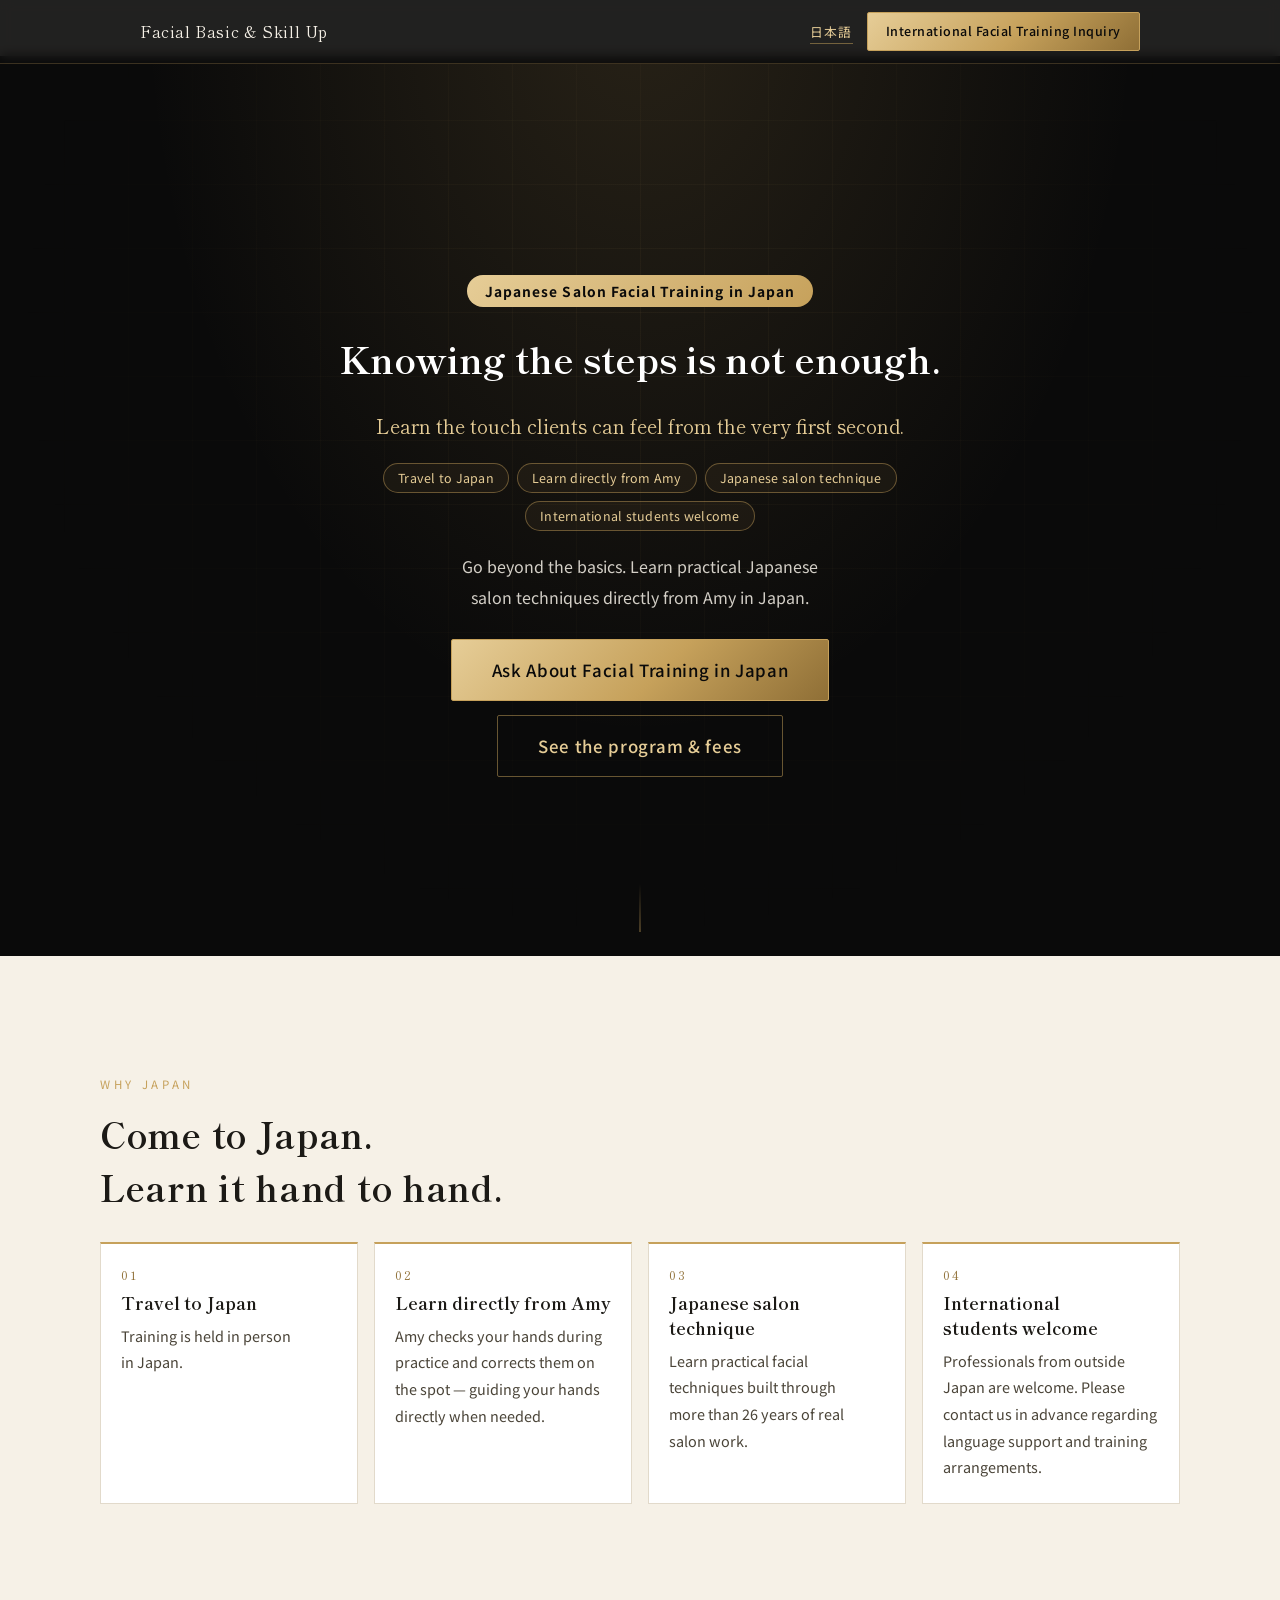
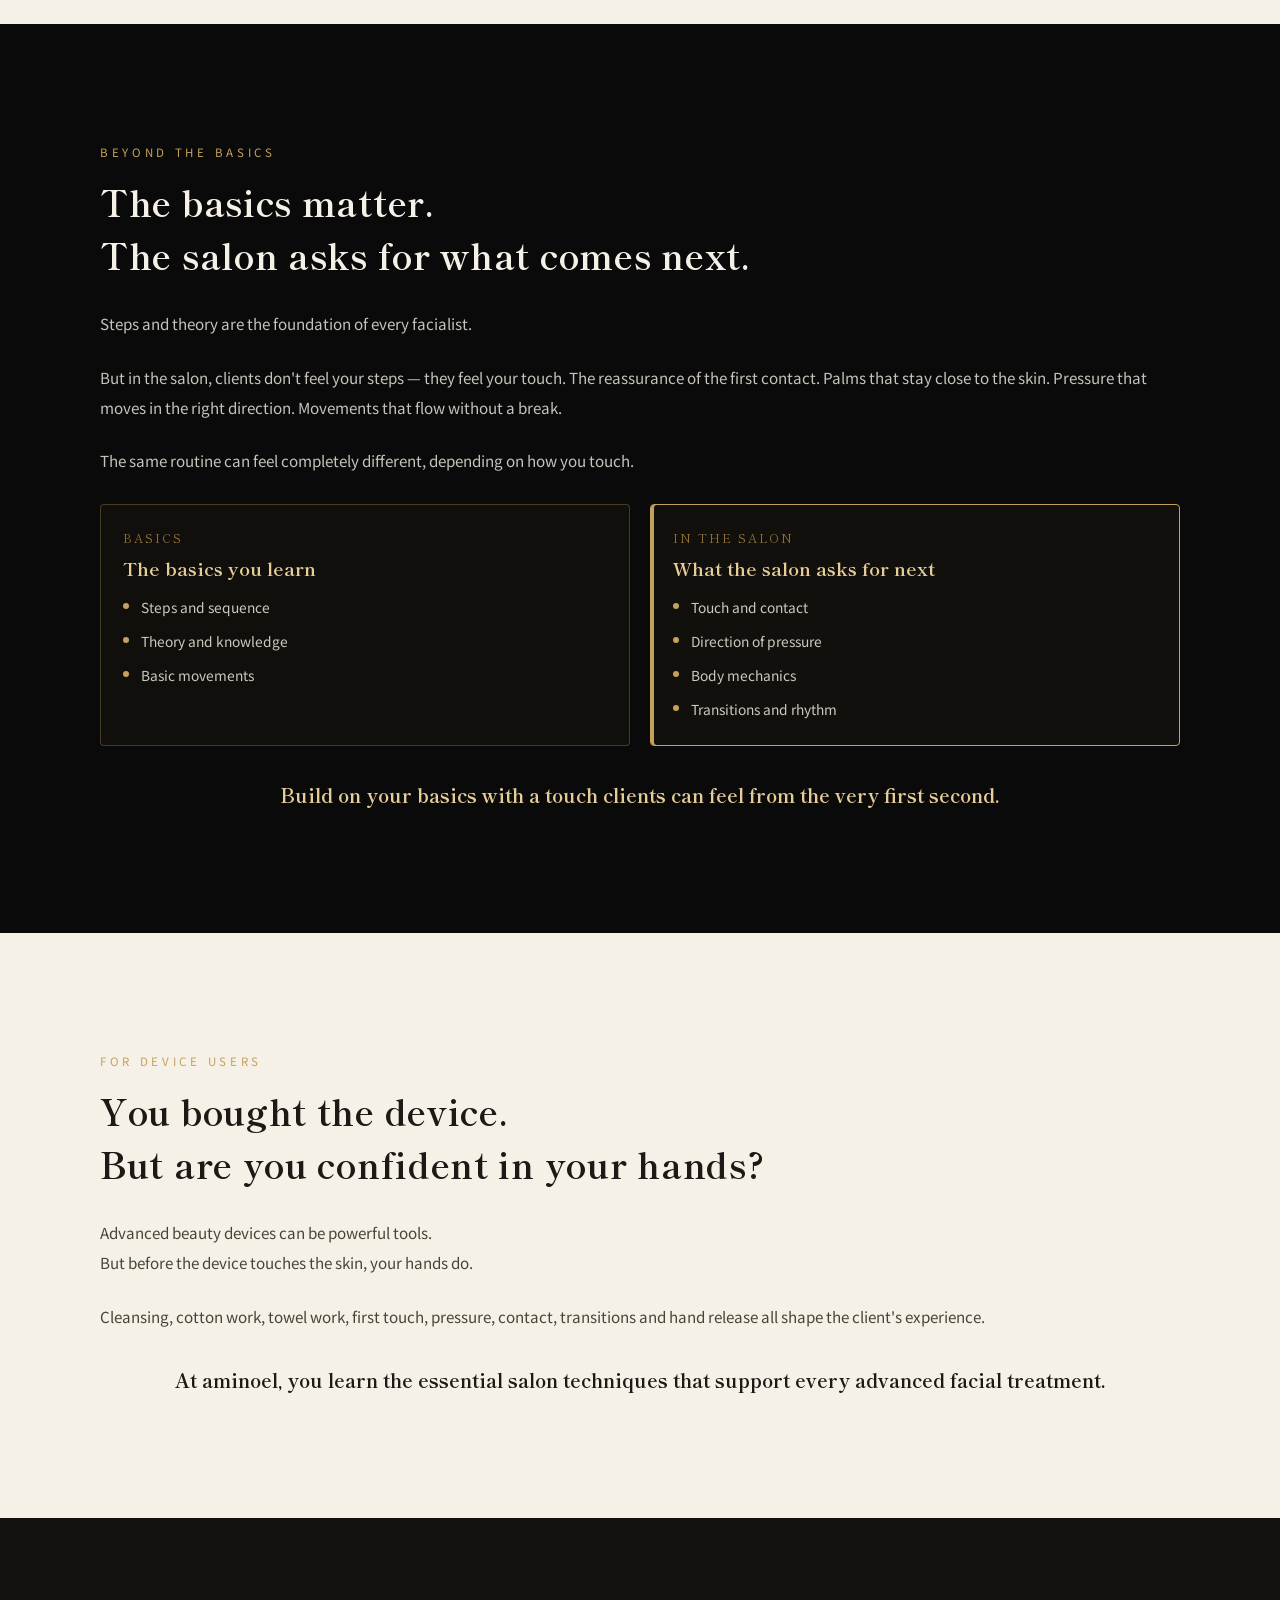
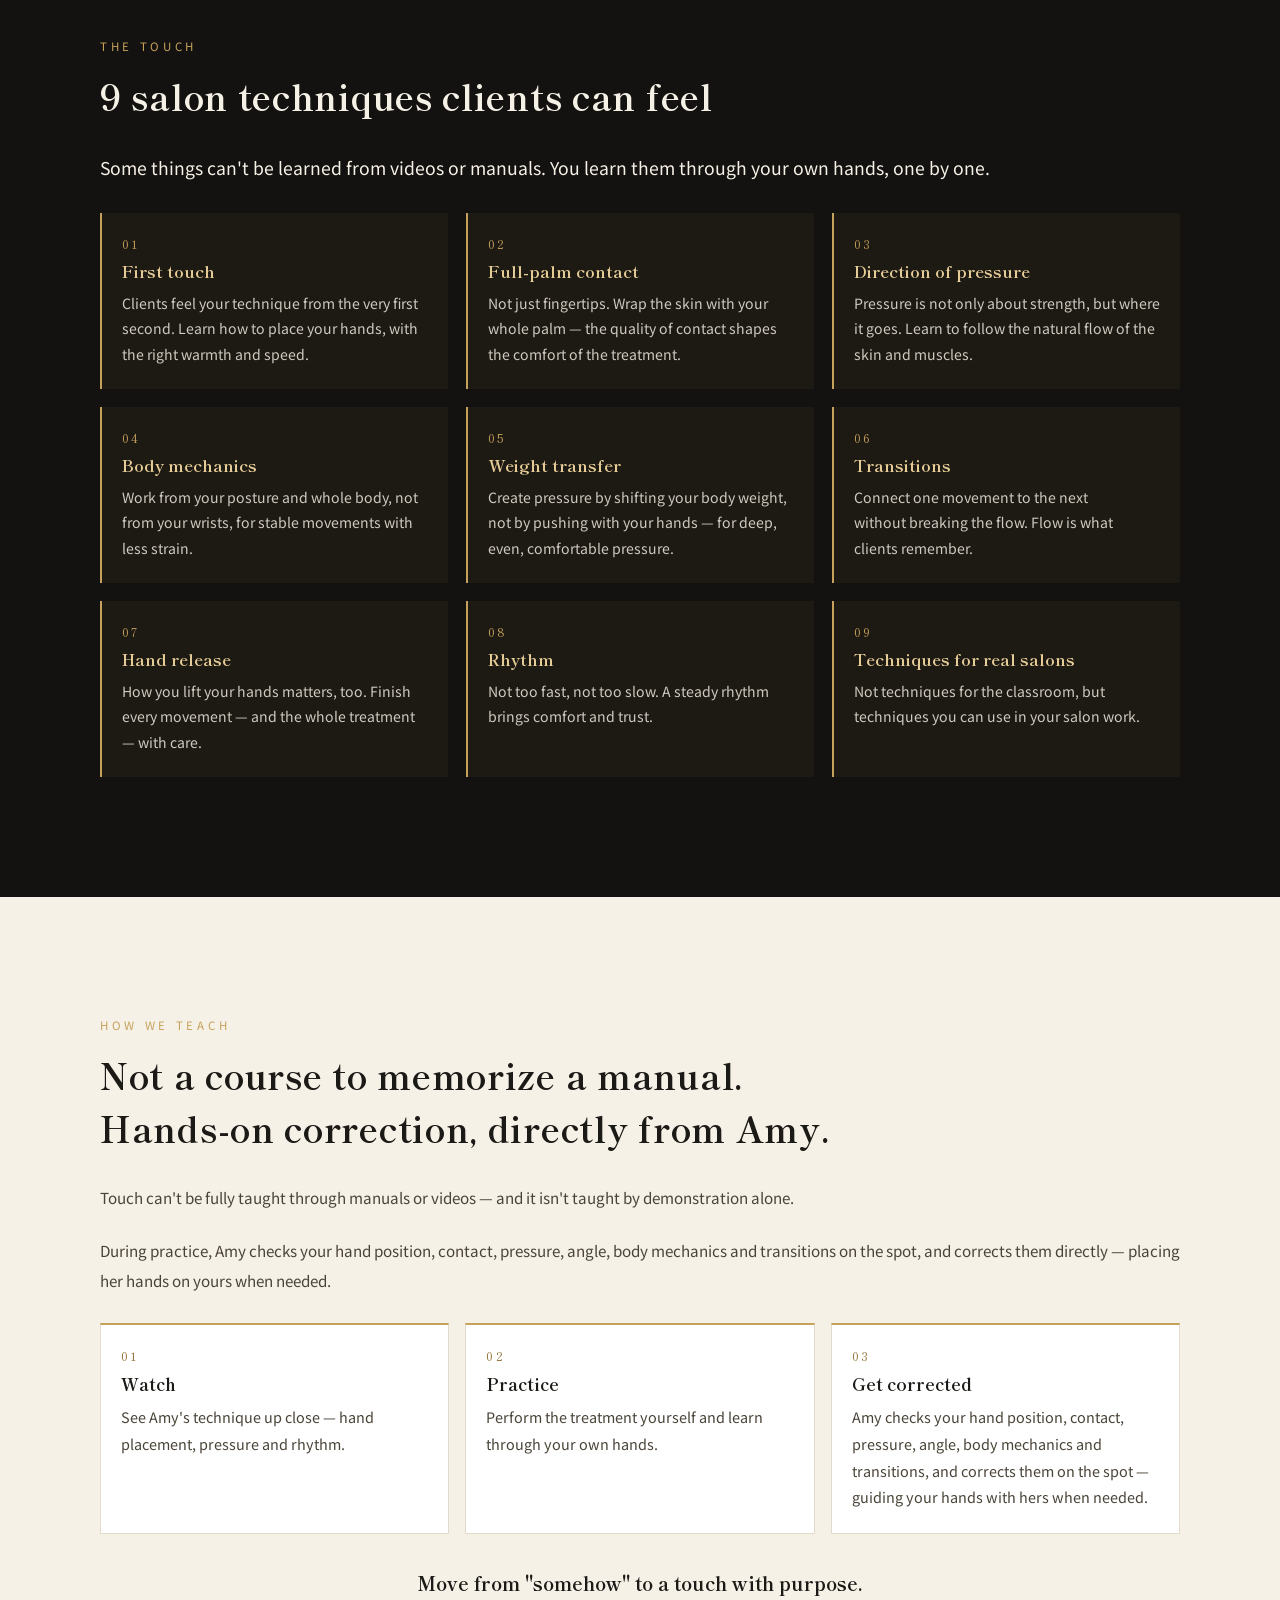
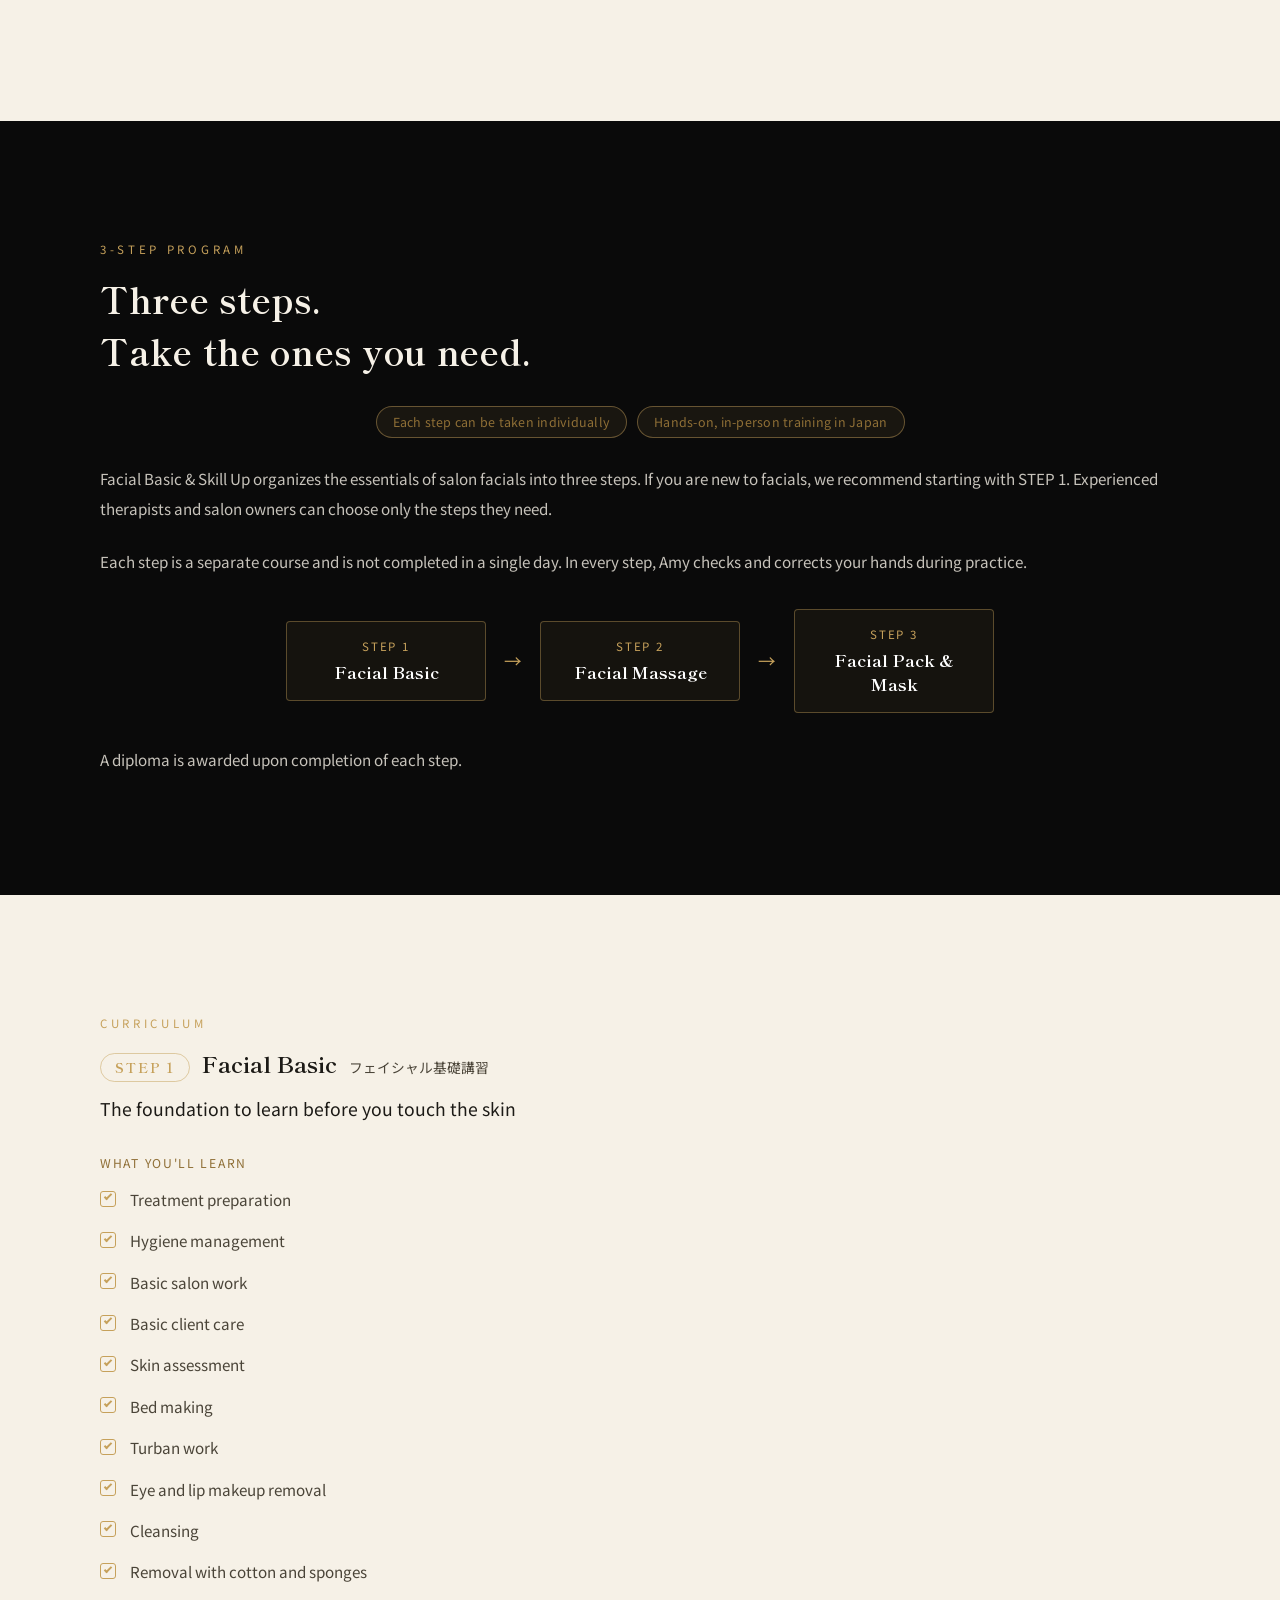
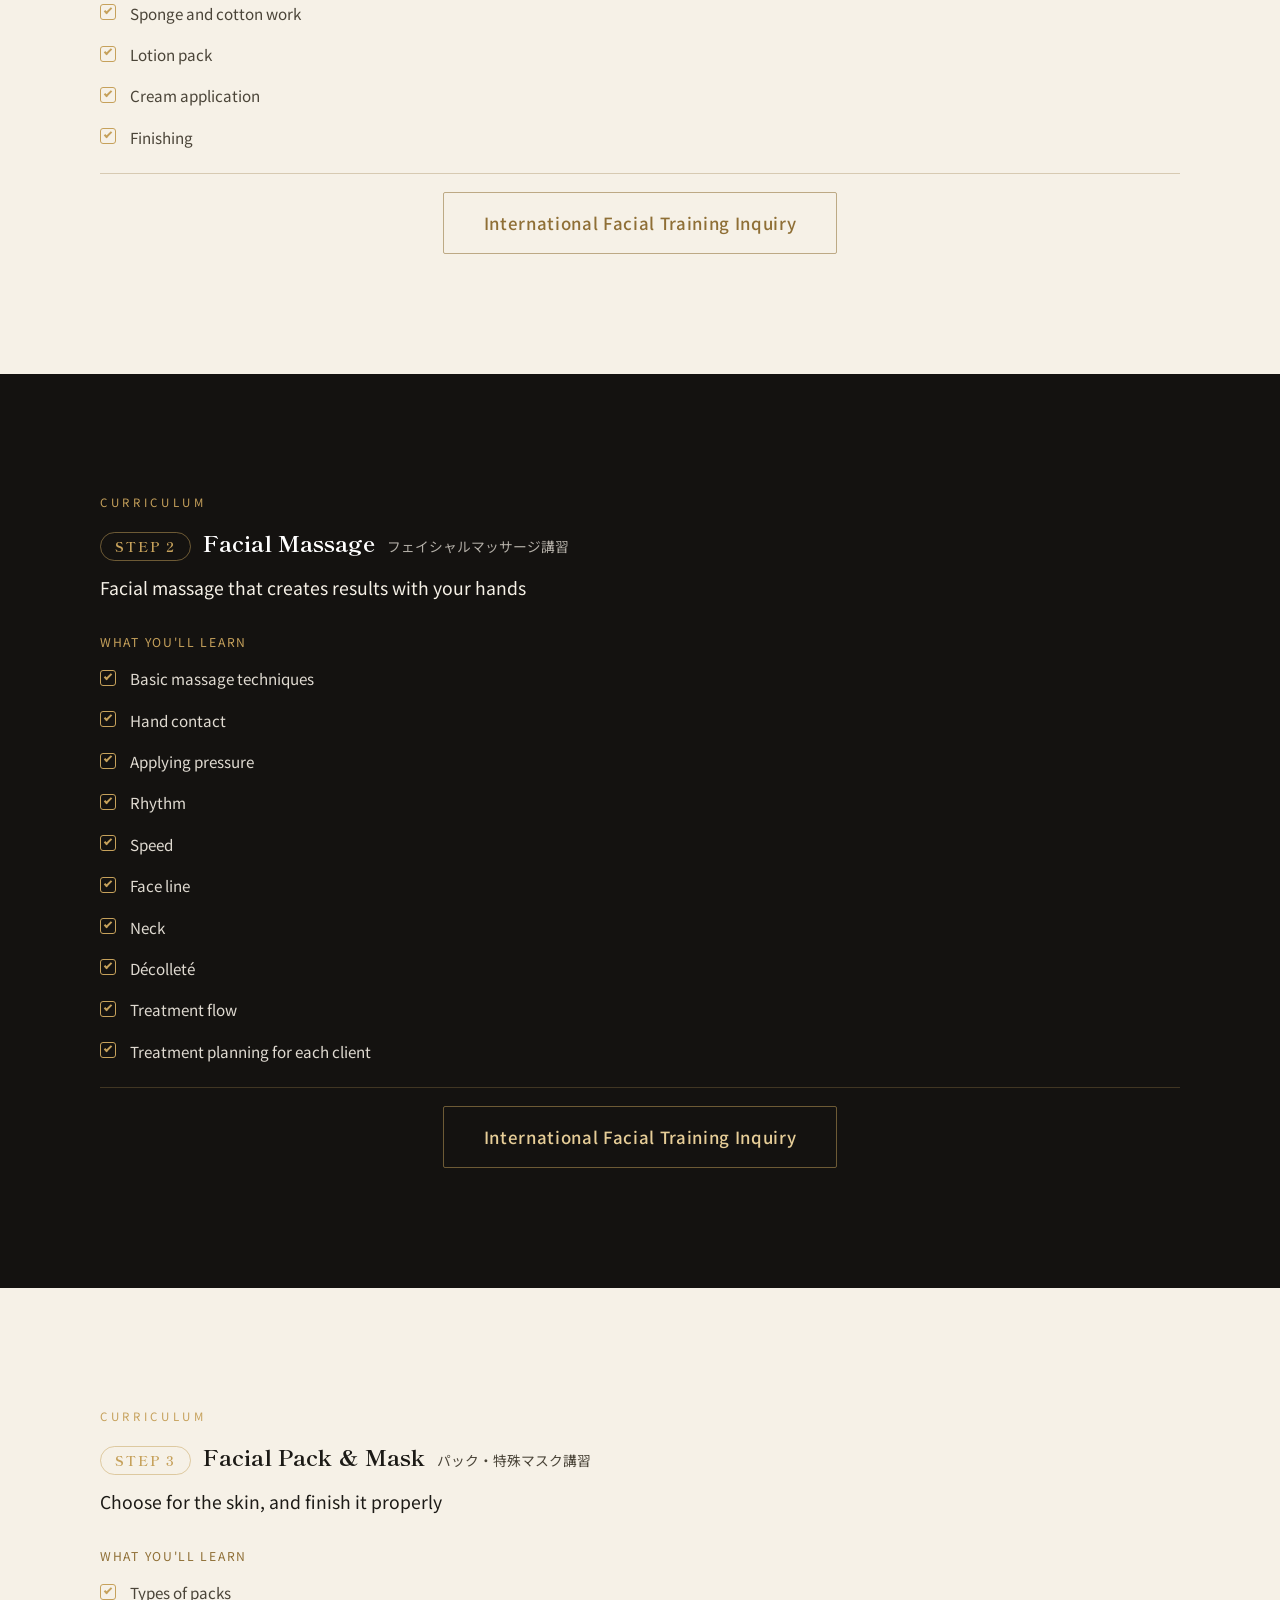
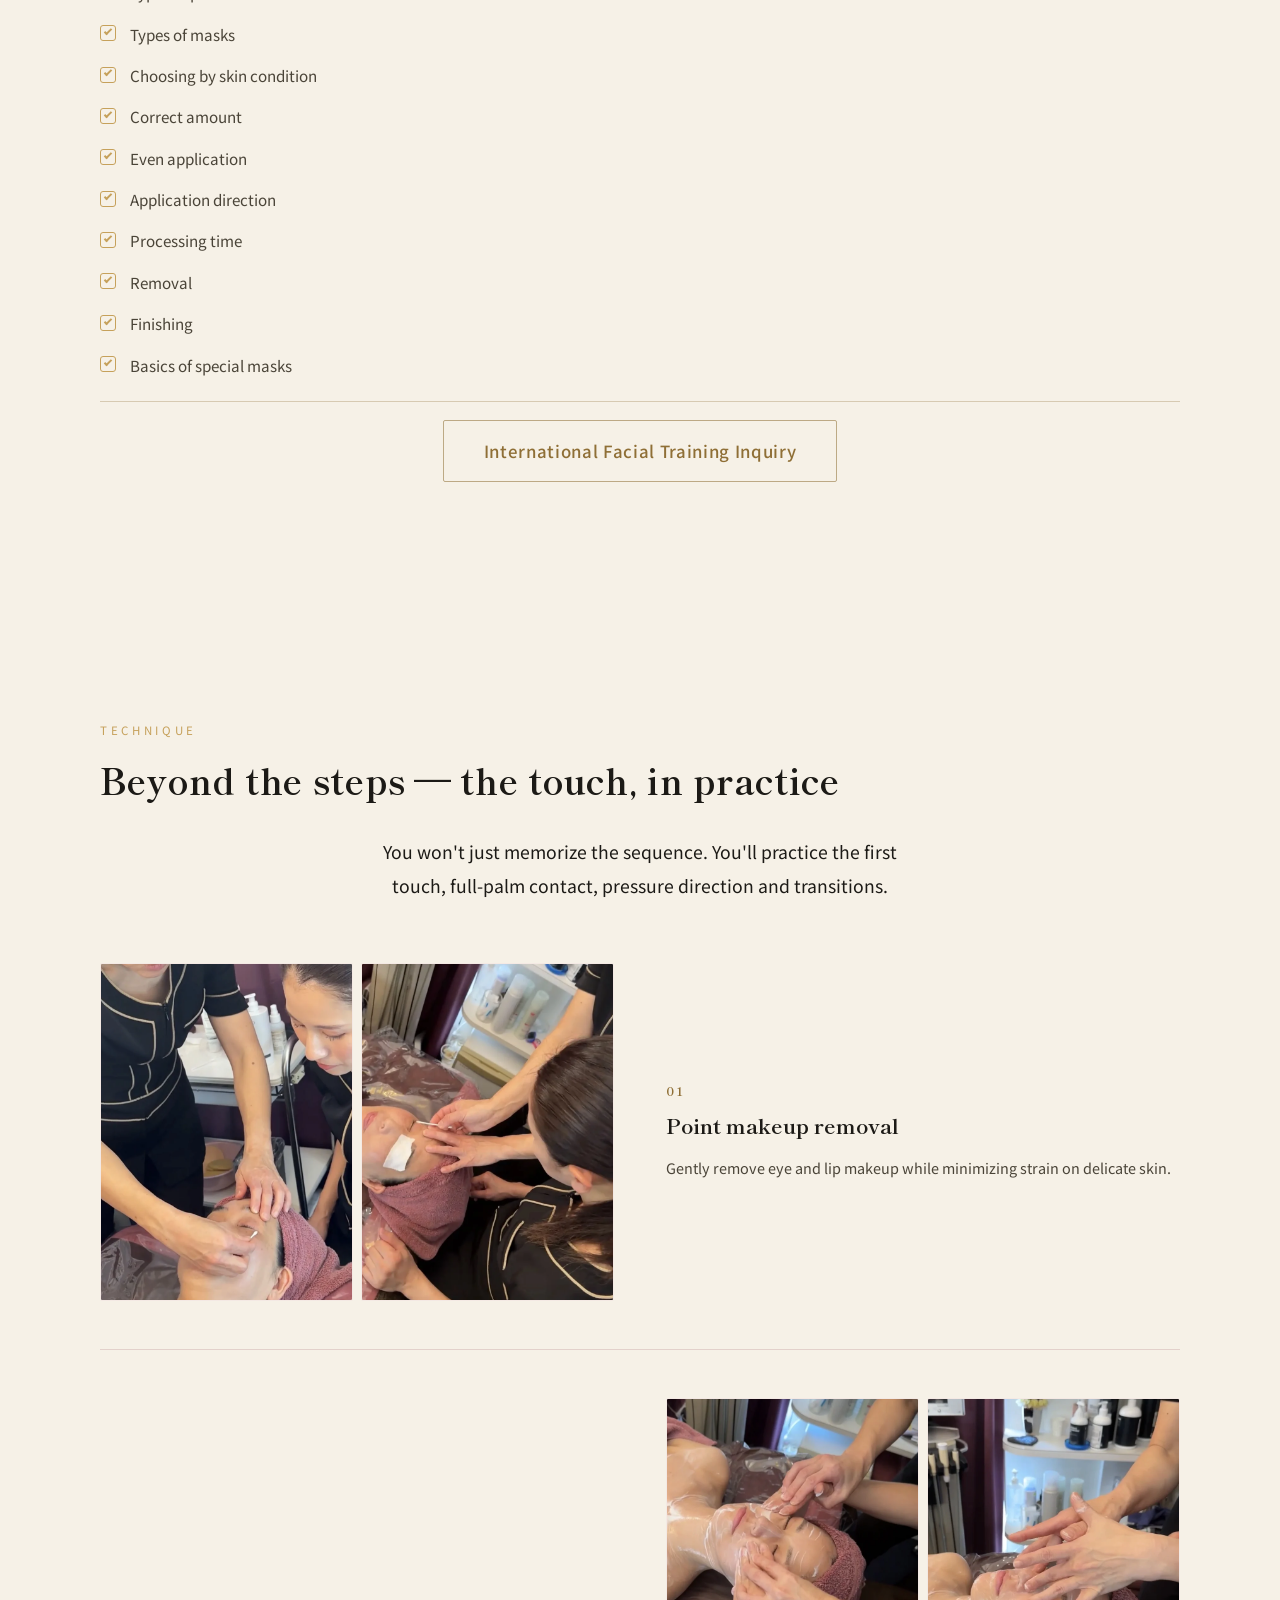
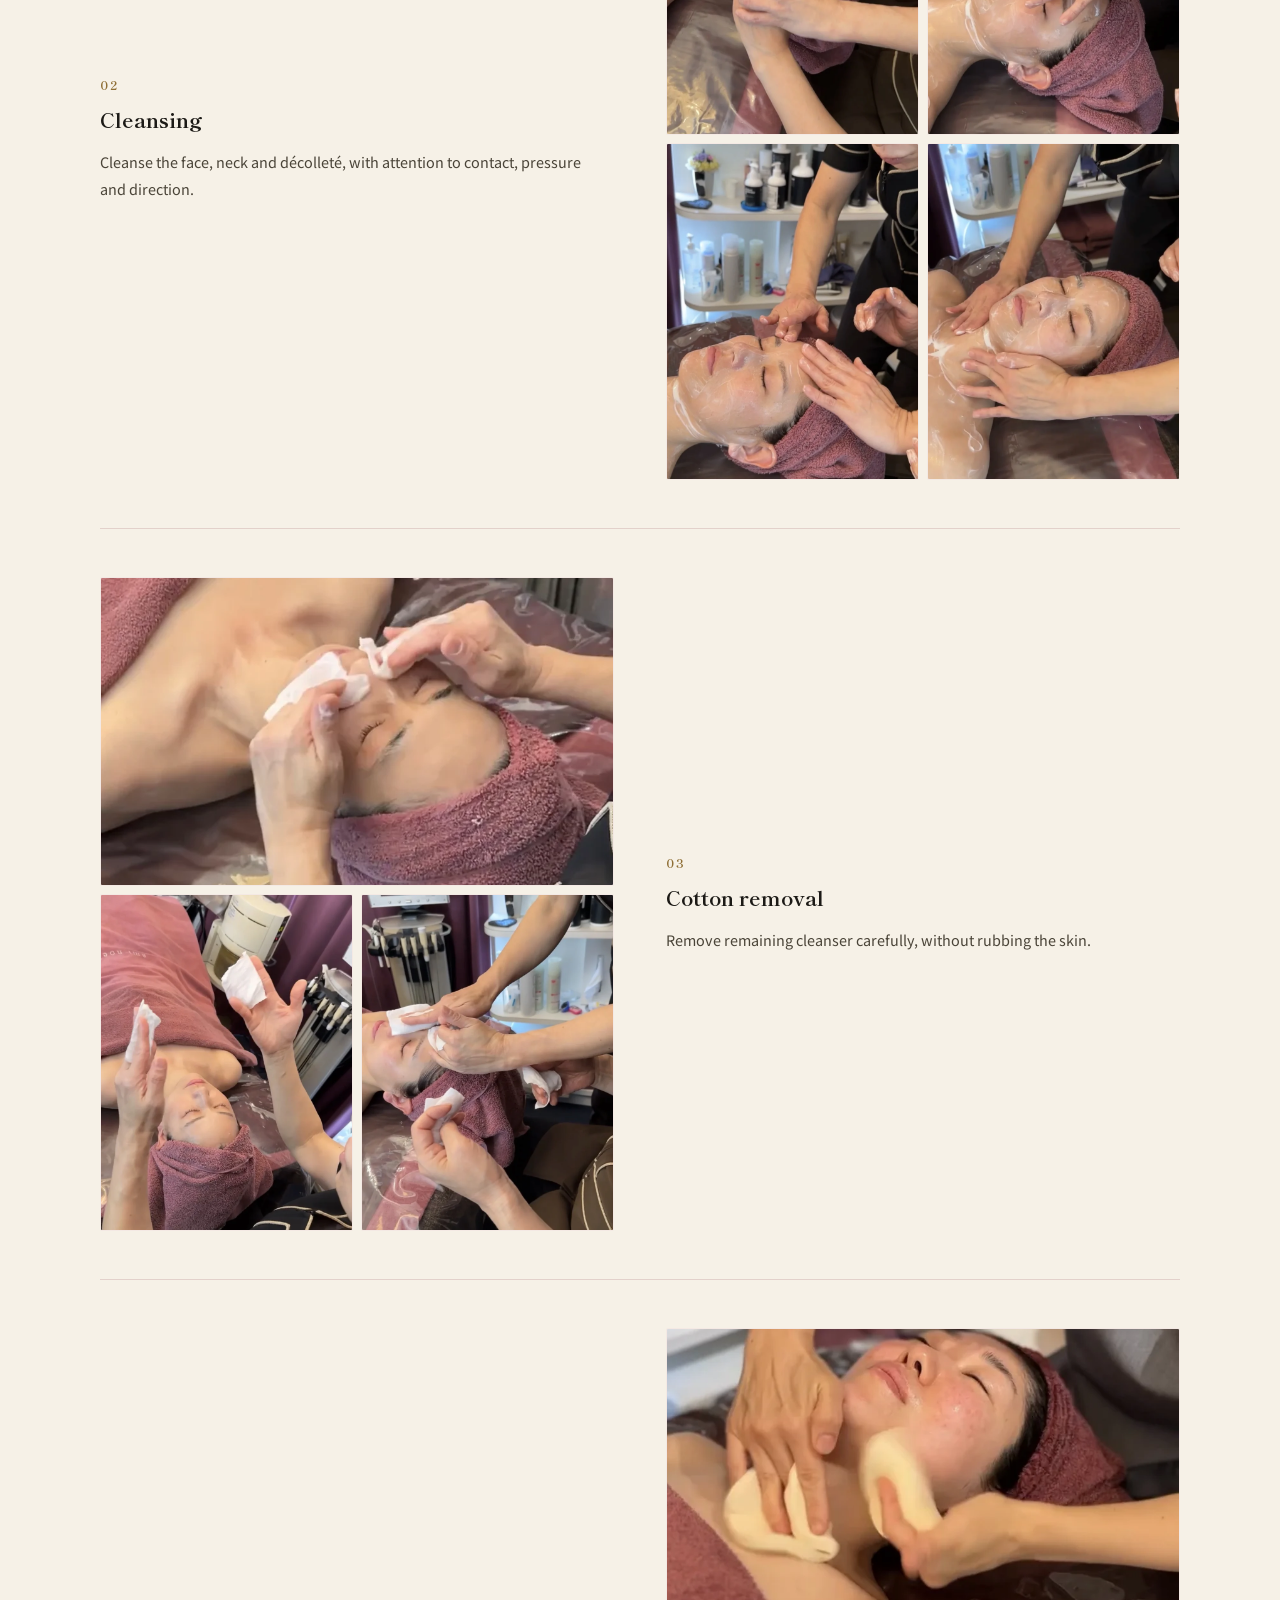
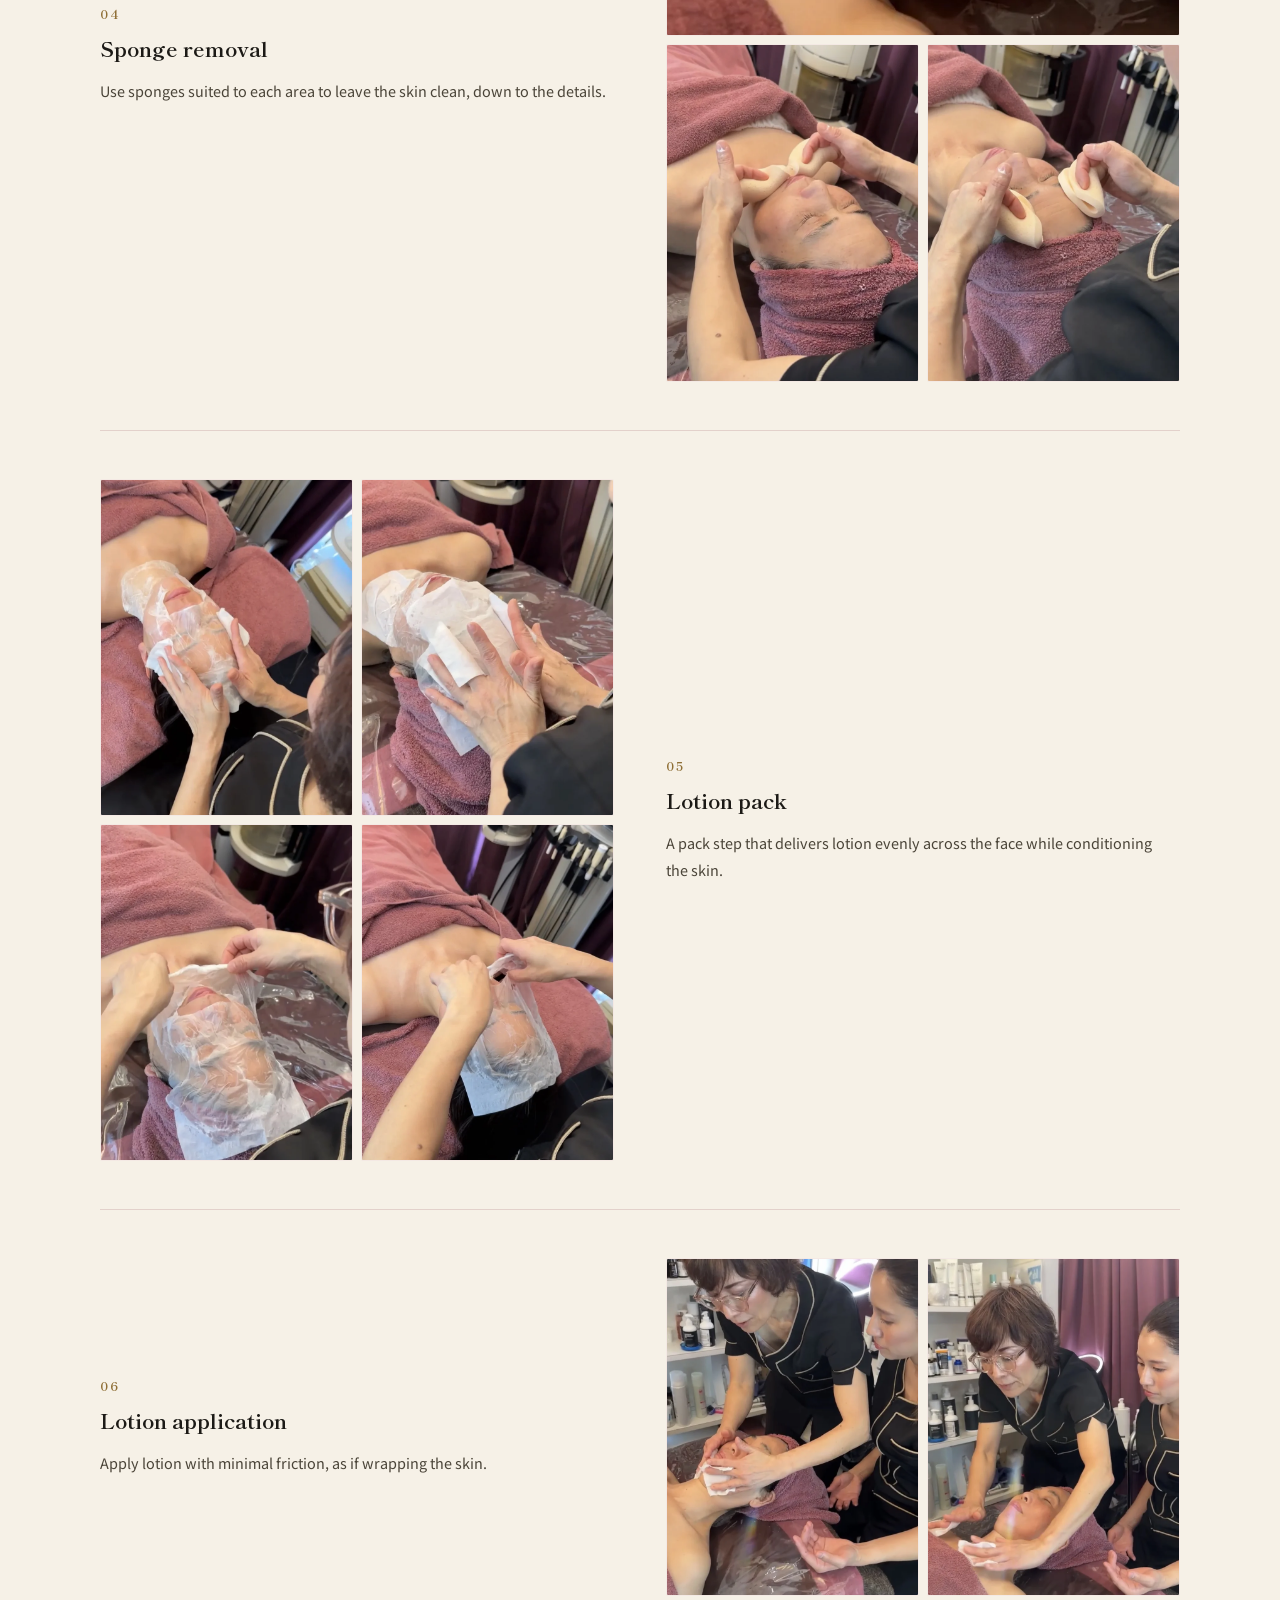
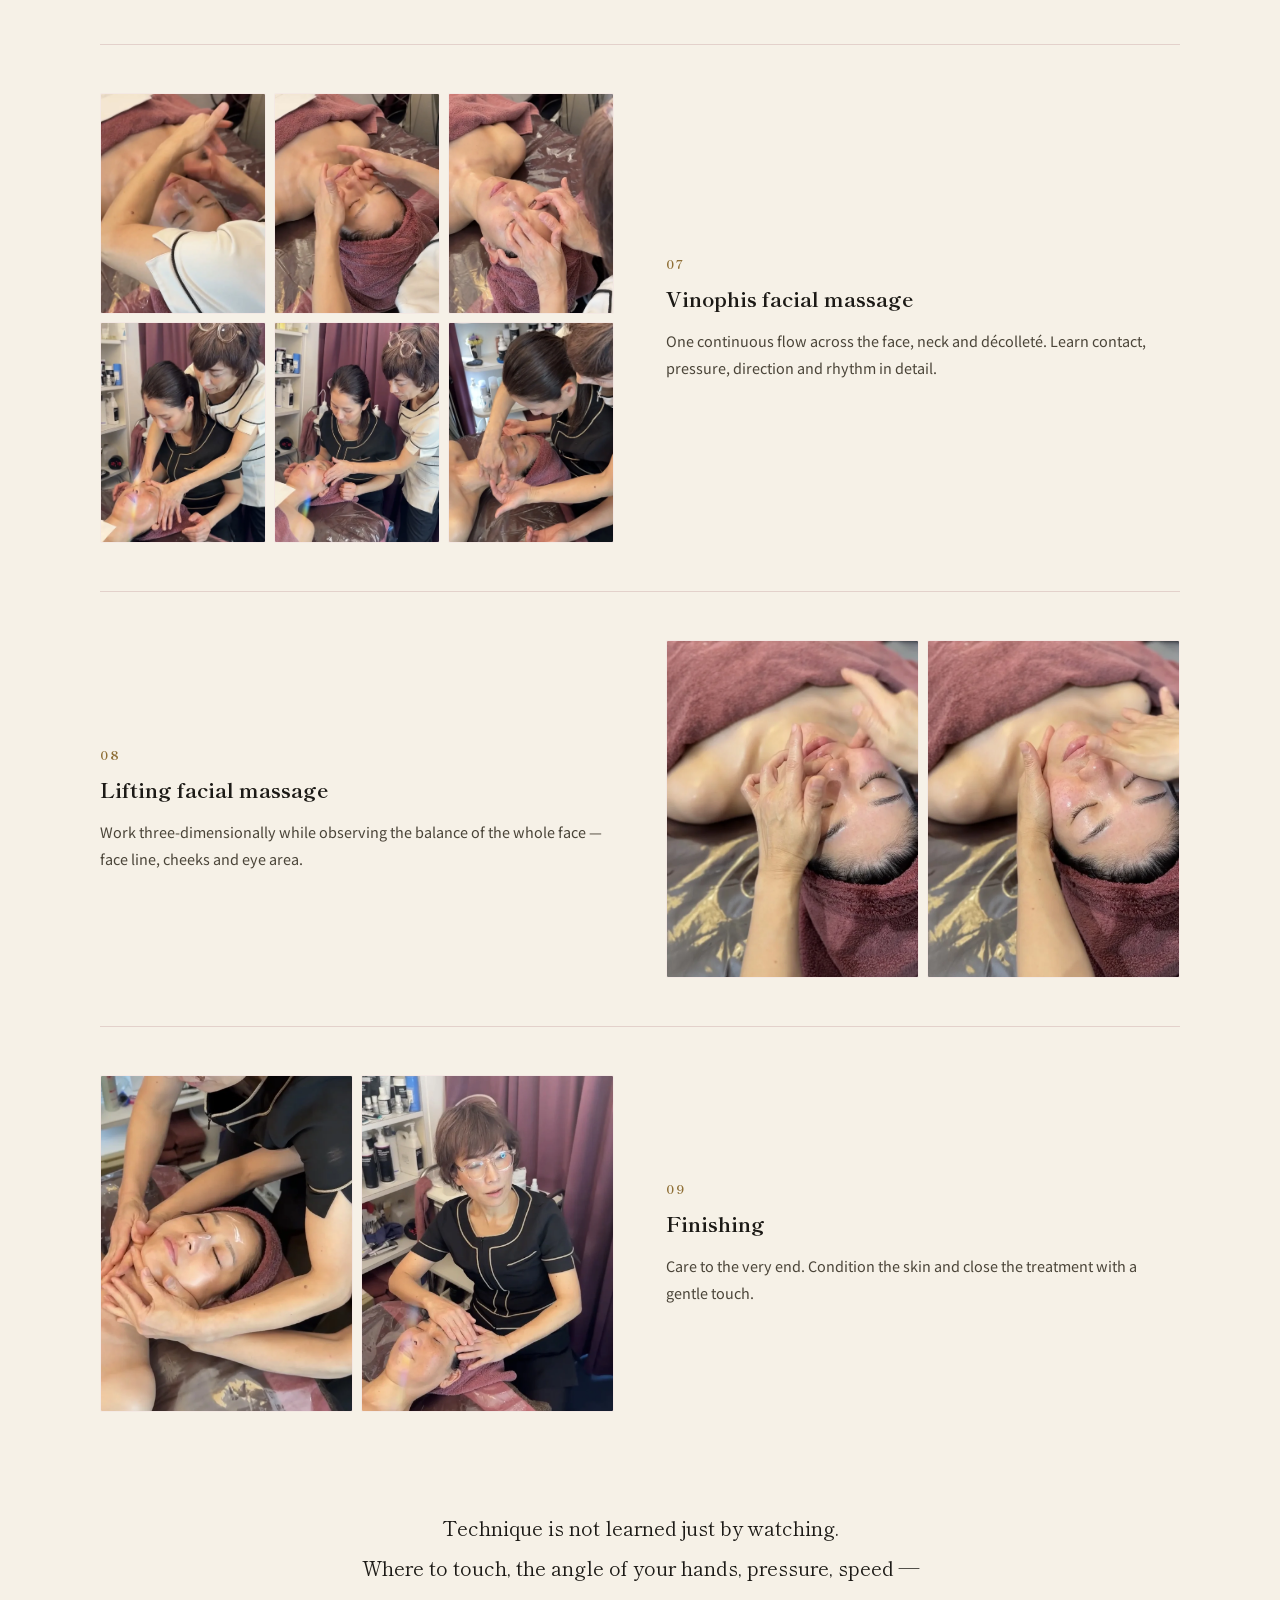
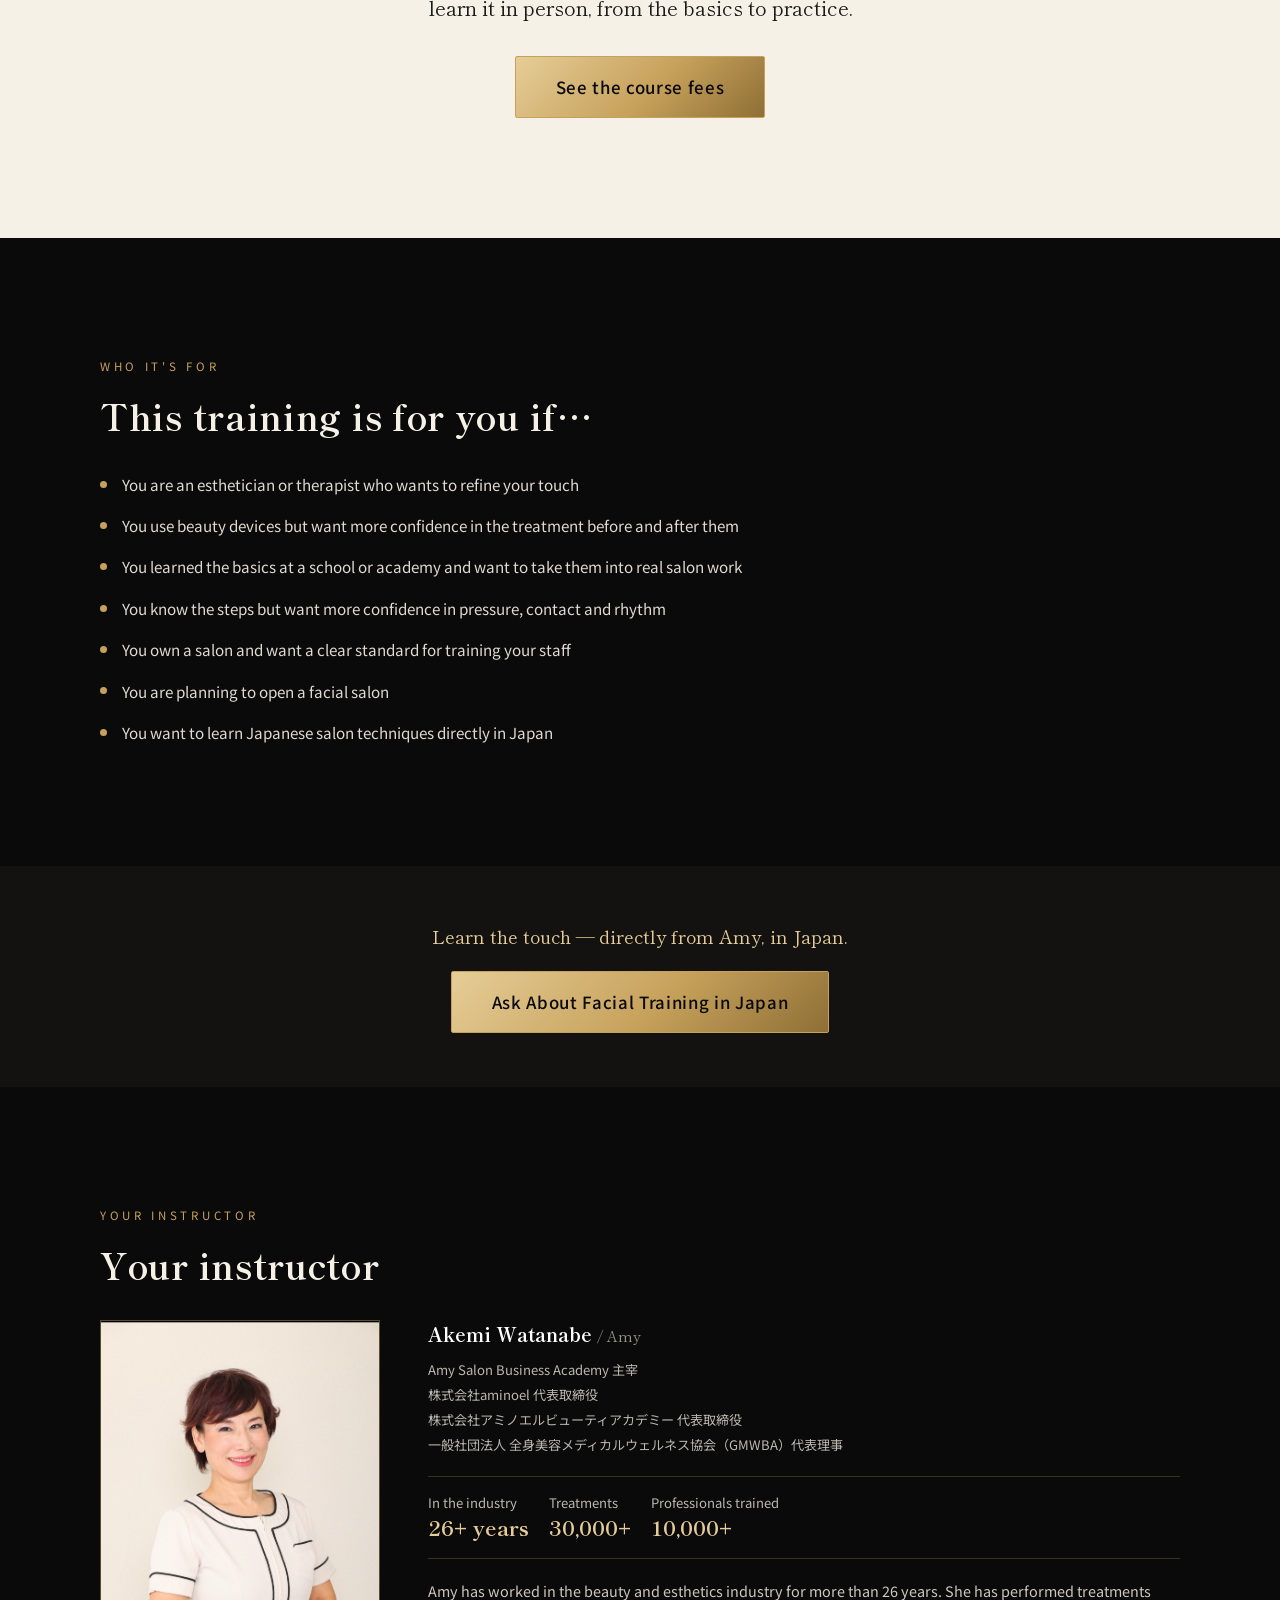
==== en/index.html @ 5b6d4147 "サロン実践フェイシャル講習として日本語版を改訂し、英語版LPを追加 日本語版（index.html） - ファーストビューを「基礎を超えて、触れた瞬間に伝わるサロン技術へ。」に変更 - 新セクション追" ====
<!DOCTYPE html>
<html lang="en">
<head>
<meta charset="UTF-8">
<meta name="viewport" content="width=device-width, initial-scale=1.0">
<title>Facial Basic & Skill Up | Japanese Salon Facial Training in Japan</title>
<meta name="description" content="Knowing the steps is not enough. Learn the touch clients can feel from the very first second. Training is held in Japan, with hands-on correction directly from Amy.">
<meta name="robots" content="index,follow">
<link rel="canonical" href="https://aminoel0307-ship-it.github.io/facial-basic-lp/en/">
<link rel="alternate" hreflang="ja" href="https://aminoel0307-ship-it.github.io/facial-basic-lp/">
<link rel="alternate" hreflang="en" href="https://aminoel0307-ship-it.github.io/facial-basic-lp/en/">
<link rel="alternate" hreflang="x-default" href="https://aminoel0307-ship-it.github.io/facial-basic-lp/">

<meta property="og:type" content="website">
<meta property="og:url" content="https://aminoel0307-ship-it.github.io/facial-basic-lp/en/">
<meta property="og:title" content="Facial Basic &amp; Skill Up | Japanese Salon Facial Training in Japan">
<meta property="og:description" content="Knowing the steps is not enough. Learn the touch clients can feel from the very first second. Training is held in Japan, with hands-on correction directly from Amy.">
<meta property="og:site_name" content="Facial Basic &amp; Skill Up">
<meta property="og:locale" content="en_US">
<meta property="og:locale:alternate" content="ja_JP">
<meta property="og:image" content="https://aminoel0307-ship-it.github.io/facial-basic-lp/assets/ogp/ogp-facial-vinophis-lesson.jpg">
<meta property="og:image:type" content="image/jpeg">
<meta property="og:image:width" content="1200">
<meta property="og:image:height" content="630">
<meta property="og:image:alt" content="Facial Basic &amp; Skill Up: the instructor guiding a student's facial massage technique during hands-on training">
<meta name="twitter:card" content="summary_large_image">
<meta name="twitter:image" content="https://aminoel0307-ship-it.github.io/facial-basic-lp/assets/ogp/ogp-facial-vinophis-lesson.jpg">
<meta name="twitter:image:alt" content="Facial Basic &amp; Skill Up: the instructor guiding a student's facial massage technique during hands-on training">

<link rel="icon" href="../favicon.svg" type="image/svg+xml">

<link rel="preconnect" href="https://fonts.googleapis.com">
<link rel="preconnect" href="https://fonts.gstatic.com" crossorigin>
<link href="https://fonts.googleapis.com/css2?family=Shippori+Mincho:wght@500;700&family=Noto+Sans+JP:wght@300;400;500;700&display=swap" rel="stylesheet">

<link rel="stylesheet" href="../css/style.css">
</head>
<body>

<a class="skip-link" href="#main">Skip to content</a>

<header class="site-header" id="site-header">
  <div class="site-header__inner">
    <a href="#top" class="site-header__logo">Facial Basic &amp;<br class="sp-only"> Skill Up</a>
    <div class="site-header__actions">
      <a href="../" class="site-header__lang" hreflang="ja" lang="ja" aria-label="日本語ページ">日本語</a>
      <a href="#" class="btn btn--small btn--gold js-cta-intl site-header__cta site-header__cta--wrap">International Facial Training Inquiry</a>
    </div>
  </div>
</header>

<main id="main">

  <!-- 1. Hero -->
  <section class="hero" id="top" aria-label="Introduction">
    <div class="hero__inner">
      <p class="hero__badge">Japanese Salon Facial Training in Japan</p>

      <h1 class="hero__title">Knowing the steps is not enough.</h1>

      <p class="hero__lead" style="font-family:var(--font-serif);font-size:clamp(1.02rem,3.6vw,1.2rem);color:var(--color-gold-light);margin-bottom:18px;">
        Learn the touch clients can feel from the very first second.
      </p>

      <div class="hero__tags" aria-label="Highlights">
        <span class="hero__tag">Travel to Japan</span>
        <span class="hero__tag">Learn directly from Amy</span>
        <span class="hero__tag">Japanese salon technique</span>
        <span class="hero__tag">International students welcome</span>
      </div>

      <p class="hero__lead">
        Go beyond the basics. Learn practical Japanese salon techniques directly from Amy in Japan.
      </p>

      <div class="hero__cta-group">
        <a href="#" class="btn btn--gold btn--large js-cta-intl">Ask About Facial Training in Japan</a>
        <a href="#program-title" class="btn btn--outline-ivory btn--large">See the program &amp; fees</a>
      </div>
    </div>
    <div class="hero__scroll" aria-hidden="true"></div>
  </section>

  <!-- 2. Why Japan -->
  <section class="section section--ivory" aria-labelledby="why-japan-title">
    <div class="section__inner">
      <p class="section__eyebrow">WHY JAPAN</p>
      <h2 class="section__title" id="why-japan-title">Come to Japan.<br>Learn it hand to hand.</h2>
      <div class="teach-steps teach-steps--four">
        <div class="teach-step"><p class="teach-step__num">01</p><h3 class="teach-step__title">Travel to Japan</h3><p class="teach-step__text">Training is held in person in Japan.</p></div>
        <div class="teach-step"><p class="teach-step__num">02</p><h3 class="teach-step__title">Learn directly from Amy</h3><p class="teach-step__text">Amy checks your hands during practice and corrects them on the spot — guiding your hands directly when needed.</p></div>
        <div class="teach-step"><p class="teach-step__num">03</p><h3 class="teach-step__title">Japanese salon technique</h3><p class="teach-step__text">Learn practical facial techniques built through more than 26 years of real salon work.</p></div>
        <div class="teach-step"><p class="teach-step__num">04</p><h3 class="teach-step__title">International students welcome</h3><p class="teach-step__text">Professionals from outside Japan are welcome. Please contact us in advance regarding language support and training arrangements.</p></div>
      </div>
    </div>
  </section>

  <!-- 3. Beyond the Basics -->
  <section class="section section--dark" aria-labelledby="beyond-title">
    <div class="section__inner">
      <p class="section__eyebrow">BEYOND THE BASICS</p>
      <h2 class="section__title" id="beyond-title">The basics matter.<br>The salon asks for what comes next.</h2>
      <p class="section__text">Steps and theory are the foundation of every facialist.</p>
      <p class="section__text">But in the salon, clients don't feel your steps — they feel your touch. The reassurance of the first contact. Palms that stay close to the skin. Pressure that moves in the right direction. Movements that flow without a break.</p>
      <p class="section__text">The same routine can feel completely different, depending on how you touch.</p>
      <div class="biz-grid biz-grid--two">
        <div class="biz-card">
          <p class="biz-card__num">BASICS</p>
          <h3 class="biz-card__title">The basics you learn</h3>
          <ul class="biz-card__list">
            <li>Steps and sequence</li>
            <li>Theory and knowledge</li>
            <li>Basic movements</li>
          </ul>
        </div>
        <div class="biz-card biz-card--accent">
          <p class="biz-card__num">IN THE SALON</p>
          <h3 class="biz-card__title">What the salon asks for next</h3>
          <ul class="biz-card__list">
            <li>Touch and contact</li>
            <li>Direction of pressure</li>
            <li>Body mechanics</li>
            <li>Transitions and rhythm</li>
          </ul>
        </div>
      </div>
      <p class="section__closing">Build on your basics with a touch clients can feel from the very first second.</p>
    </div>
  </section>

  <!-- 4. For Device Users -->
  <section class="section section--ivory" aria-labelledby="device-title">
    <div class="section__inner">
      <p class="section__eyebrow">FOR DEVICE USERS</p>
      <h2 class="section__title" id="device-title">You bought the device.<br>But are you confident in your hands?</h2>
      <p class="section__text">
        Advanced beauty devices can be powerful tools.<br>
        But before the device touches the skin, your hands do.
      </p>
      <p class="section__text">Cleansing, cotton work, towel work, first touch, pressure, contact, transitions and hand release all shape the client's experience.</p>
      <p class="section__closing">At aminoel, you learn the essential salon techniques that support every advanced facial treatment.</p>
    </div>
  </section>

  <!-- 5. The Touch -->
  <section class="section section--dark-2" aria-labelledby="touch-title">
    <div class="section__inner">
      <p class="section__eyebrow">THE TOUCH</p>
      <h2 class="section__title" id="touch-title">9 salon techniques clients can feel</h2>
      <p class="section__lead">Some things can't be learned from videos or manuals. You learn them through your own hands, one by one.</p>
      <div class="benefit-grid touch-grid">
        <div class="benefit-card"><span class="benefit-card__num">01</span><h3 class="benefit-card__title">First touch</h3><p class="benefit-card__text">Clients feel your technique from the very first second. Learn how to place your hands, with the right warmth and speed.</p></div>
        <div class="benefit-card"><span class="benefit-card__num">02</span><h3 class="benefit-card__title">Full-palm contact</h3><p class="benefit-card__text">Not just fingertips. Wrap the skin with your whole palm — the quality of contact shapes the comfort of the treatment.</p></div>
        <div class="benefit-card"><span class="benefit-card__num">03</span><h3 class="benefit-card__title">Direction of pressure</h3><p class="benefit-card__text">Pressure is not only about strength, but where it goes. Learn to follow the natural flow of the skin and muscles.</p></div>
        <div class="benefit-card"><span class="benefit-card__num">04</span><h3 class="benefit-card__title">Body mechanics</h3><p class="benefit-card__text">Work from your posture and whole body, not from your wrists, for stable movements with less strain.</p></div>
        <div class="benefit-card"><span class="benefit-card__num">05</span><h3 class="benefit-card__title">Weight transfer</h3><p class="benefit-card__text">Create pressure by shifting your body weight, not by pushing with your hands — for deep, even, comfortable pressure.</p></div>
        <div class="benefit-card"><span class="benefit-card__num">06</span><h3 class="benefit-card__title">Transitions</h3><p class="benefit-card__text">Connect one movement to the next without breaking the flow. Flow is what clients remember.</p></div>
        <div class="benefit-card"><span class="benefit-card__num">07</span><h3 class="benefit-card__title">Hand release</h3><p class="benefit-card__text">How you lift your hands matters, too. Finish every movement — and the whole treatment — with care.</p></div>
        <div class="benefit-card"><span class="benefit-card__num">08</span><h3 class="benefit-card__title">Rhythm</h3><p class="benefit-card__text">Not too fast, not too slow. A steady rhythm brings comfort and trust.</p></div>
        <div class="benefit-card"><span class="benefit-card__num">09</span><h3 class="benefit-card__title">Techniques for real salons</h3><p class="benefit-card__text">Not techniques for the classroom, but techniques you can use in your salon work.</p></div>
      </div>
    </div>
  </section>

  <!-- 6. How We Teach -->
  <section class="section section--ivory" aria-labelledby="teach-title">
    <div class="section__inner">
      <p class="section__eyebrow">HOW WE TEACH</p>
      <h2 class="section__title" id="teach-title">Not a course to memorize a manual.<br>Hands-on correction, directly from Amy.</h2>
      <p class="section__text">Touch can't be fully taught through manuals or videos — and it isn't taught by demonstration alone.</p>
      <p class="section__text">During practice, Amy checks your hand position, contact, pressure, angle, body mechanics and transitions on the spot, and corrects them directly — placing her hands on yours when needed.</p>
      <div class="teach-steps">
        <div class="teach-step"><p class="teach-step__num">01</p><h3 class="teach-step__title">Watch</h3><p class="teach-step__text">See Amy's technique up close — hand placement, pressure and rhythm.</p></div>
        <div class="teach-step"><p class="teach-step__num">02</p><h3 class="teach-step__title">Practice</h3><p class="teach-step__text">Perform the treatment yourself and learn through your own hands.</p></div>
        <div class="teach-step"><p class="teach-step__num">03</p><h3 class="teach-step__title">Get corrected</h3><p class="teach-step__text">Amy checks your hand position, contact, pressure, angle, body mechanics and transitions, and corrects them on the spot — guiding your hands with hers when needed.</p></div>
      </div>
      <p class="section__closing">Move from "somehow" to a touch with purpose.</p>
    </div>
  </section>

  <!-- 7. 3-Step Program -->
  <section class="section section--dark" aria-labelledby="program-title">
    <div class="section__inner">
      <p class="section__eyebrow">3-STEP PROGRAM</p>
      <h2 class="section__title" id="program-title">Three steps.<br>Take the ones you need.</h2>

      <div class="price-notice">
        <span class="price-notice__badge">Each step can be taken individually</span>
        <span class="price-notice__badge">Hands-on, in-person training in Japan</span>
      </div>

      <p class="section__text">
        Facial Basic &amp; Skill Up organizes the essentials of salon facials into three steps. If you are new to facials, we recommend starting with STEP 1. Experienced therapists and salon owners can choose only the steps they need.
      </p>
      <p class="section__text">
        Each step is a separate course and is not completed in a single day. In every step, Amy checks and corrects your hands during practice.
      </p>

      <div class="step-flow" aria-label="STEP 1 to STEP 3">
        <div class="step-flow__node">
          <span class="step-flow__num">STEP 1</span>
          <span class="step-flow__label">Facial Basic</span>
        </div>
        <span class="step-flow__arrow" aria-hidden="true"></span>
        <div class="step-flow__node">
          <span class="step-flow__num">STEP 2</span>
          <span class="step-flow__label">Facial Massage</span>
        </div>
        <span class="step-flow__arrow" aria-hidden="true"></span>
        <div class="step-flow__node">
          <span class="step-flow__num">STEP 3</span>
          <span class="step-flow__label">Facial Pack &amp; Mask</span>
        </div>
      </div>
      <p class="section__text" style="margin:0;">A diploma is awarded upon completion of each step.</p>
    </div>
  </section>

  <!-- 7-1. STEP 1 -->
  <section class="section section--ivory" aria-labelledby="step1-title">
    <div class="section__inner">
      <p class="section__eyebrow">CURRICULUM</p>
      <div class="step-head">
        <span class="step-head__num">STEP 1</span>
        <span class="step-head__name-en" id="step1-title" style="color:var(--color-ink);">Facial Basic</span>
        <span class="step-head__name-ja" style="color:var(--color-ink-soft);" lang="ja">フェイシャル基礎講習</span>
      </div>
      <p class="section__lead">The foundation to learn before you touch the skin</p>

      <div class="step-outcomes">
        <p class="step-outcomes__label">What you'll learn</p>
        <ul class="check-list" style="color:var(--color-ink-soft);">
          <li>Treatment preparation</li>
          <li>Hygiene management</li>
          <li>Basic salon work</li>
          <li>Basic client care</li>
          <li>Skin assessment</li>
          <li>Bed making</li>
          <li>Turban work</li>
          <li>Eye and lip makeup removal</li>
          <li>Cleansing</li>
          <li>Removal with cotton and sponges</li>
          <li>Sponge and cotton work</li>
          <li>Lotion pack</li>
          <li>Cream application</li>
          <li>Finishing</li>
        </ul>
      </div>

      <div class="step-note">
        <a href="#" class="btn btn--outline-gold btn--large js-cta-intl">International Facial Training Inquiry</a>
      </div>
    </div>
  </section>

  <!-- 7-2. STEP 2 -->
  <section class="section section--dark-2" aria-labelledby="step2-title">
    <div class="section__inner">
      <p class="section__eyebrow">CURRICULUM</p>
      <div class="step-head">
        <span class="step-head__num">STEP 2</span>
        <span class="step-head__name-en" id="step2-title">Facial Massage</span>
        <span class="step-head__name-ja" lang="ja">フェイシャルマッサージ講習</span>
      </div>
      <p class="section__lead">Facial massage that creates results with your hands</p>

      <div class="step-outcomes">
        <p class="step-outcomes__label">What you'll learn</p>
        <ul class="check-list">
          <li>Basic massage techniques</li>
          <li>Hand contact</li>
          <li>Applying pressure</li>
          <li>Rhythm</li>
          <li>Speed</li>
          <li>Face line</li>
          <li>Neck</li>
          <li>Décolleté</li>
          <li>Treatment flow</li>
          <li>Treatment planning for each client</li>
        </ul>
      </div>

      <div class="step-note">
        <a href="#" class="btn btn--outline-ivory btn--large js-cta-intl">International Facial Training Inquiry</a>
      </div>
    </div>
  </section>

  <!-- 7-3. STEP 3 -->
  <section class="section section--ivory" aria-labelledby="step3-title">
    <div class="section__inner">
      <p class="section__eyebrow">CURRICULUM</p>
      <div class="step-head">
        <span class="step-head__num">STEP 3</span>
        <span class="step-head__name-en" id="step3-title" style="color:var(--color-ink);">Facial Pack &amp; Mask</span>
        <span class="step-head__name-ja" style="color:var(--color-ink-soft);" lang="ja">パック・特殊マスク講習</span>
      </div>
      <p class="section__lead">Choose for the skin, and finish it properly</p>

      <div class="step-outcomes">
        <p class="step-outcomes__label">What you'll learn</p>
        <ul class="check-list" style="color:var(--color-ink-soft);">
          <li>Types of packs</li>
          <li>Types of masks</li>
          <li>Choosing by skin condition</li>
          <li>Correct amount</li>
          <li>Even application</li>
          <li>Application direction</li>
          <li>Processing time</li>
          <li>Removal</li>
          <li>Finishing</li>
          <li>Basics of special masks</li>
        </ul>
      </div>

      <div class="step-note">
        <a href="#" class="btn btn--outline-gold btn--large js-cta-intl">International Facial Training Inquiry</a>
      </div>
    </div>
  </section>

  <!-- 8. Technique -->
  <section class="section section--ivory process-section" aria-labelledby="process-title">
    <div class="section__inner">
      <p class="section__eyebrow">TECHNIQUE</p>
      <h2 class="section__title" id="process-title">Beyond the steps — the touch, in practice</h2>
      <p class="section__lead process-lead-copy">
        You won't just memorize the sequence. You'll practice the first touch, full-palm contact, pressure direction and transitions.
      </p>

      <div class="process-list">

        <!-- 01 Point makeup removal -->
        <article class="process-step">
          <div class="process-step__media">
            <div class="process-gallery process-gallery--pair">
              <img src="../assets/facial/process/facial-01-point-makeup-01.webp" alt="Instructor removing eye makeup with a cotton swab while a student observes" loading="lazy">
              <img src="../assets/facial/process/facial-01-point-makeup-02.webp" alt="Point makeup removal around the eyes with a cotton swab" loading="lazy">
            </div>
          </div>
          <div class="process-step__text">
            <p class="process-step__num">01</p>
            <h3 class="process-step__title">Point makeup removal</h3>
            <p class="process-step__desc">Gently remove eye and lip makeup while minimizing strain on delicate skin.</p>
          </div>
        </article>

        <!-- 02 Cleansing -->
        <article class="process-step">
          <div class="process-step__media">
            <div class="process-gallery process-gallery--quad">
              <img src="../assets/facial/process/facial-02-cleansing-01.webp" alt="Spreading cleanser over the whole face" loading="lazy">
              <img src="../assets/facial/process/facial-02-cleansing-02.webp" alt="Basic cleansing movement wrapping the face with both hands" loading="lazy">
              <img src="../assets/facial/process/facial-02-cleansing-03.webp" alt="Instructor guiding the hand movements of cleansing" loading="lazy">
              <img src="../assets/facial/process/facial-02-cleansing-04.webp" alt="Cleansing across the skin" loading="lazy">
            </div>
          </div>
          <div class="process-step__text">
            <p class="process-step__num">02</p>
            <h3 class="process-step__title">Cleansing</h3>
            <p class="process-step__desc">Cleanse the face, neck and décolleté, with attention to contact, pressure and direction.</p>
          </div>
        </article>

        <!-- 03 Cotton removal -->
        <article class="process-step">
          <div class="process-step__media">
            <div class="process-gallery process-gallery--main">
              <img src="../assets/facial/process/facial-03-cotton-wipe-01.webp" alt="Wiping cleanser from the forehead to the nose with cotton" loading="lazy">
              <img src="../assets/facial/process/facial-03-cotton-wipe-02.webp" alt="Removing cleanser from the face with cotton" loading="lazy">
              <img src="../assets/facial/process/facial-03-cotton-wipe-03.webp" alt="Cotton removal from the forehead along the nose" loading="lazy">
            </div>
          </div>
          <div class="process-step__text">
            <p class="process-step__num">03</p>
            <h3 class="process-step__title">Cotton removal</h3>
            <p class="process-step__desc">Remove remaining cleanser carefully, without rubbing the skin.</p>
          </div>
        </article>

        <!-- 04 Sponge removal -->
        <article class="process-step">
          <div class="process-step__media">
            <div class="process-gallery process-gallery--main">
              <img src="../assets/facial/process/facial-04-sponge-wipe-01.webp" alt="Sponge removal down to the neck" loading="lazy">
              <img src="../assets/facial/process/facial-04-sponge-wipe-02.webp" alt="Removing cleanser with facial sponges" loading="lazy">
              <img src="../assets/facial/process/facial-04-sponge-wipe-03.webp" alt="Sponge removal technique using both hands" loading="lazy">
            </div>
          </div>
          <div class="process-step__text">
            <p class="process-step__num">04</p>
            <h3 class="process-step__title">Sponge removal</h3>
            <p class="process-step__desc">Use sponges suited to each area to leave the skin clean, down to the details.</p>
          </div>
        </article>

        <!-- 05 Lotion pack -->
        <article class="process-step">
          <div class="process-step__media">
            <div class="process-gallery process-gallery--quad">
              <img src="../assets/facial/process/facial-05-lotion-pack-01.webp" alt="Applying a lotion pack closely over the whole face" loading="lazy">
              <img src="../assets/facial/process/facial-05-lotion-pack-02.webp" alt="Checking the contact of the lotion pack" loading="lazy">
              <img src="../assets/facial/process/facial-05-lotion-pack-03.webp" alt="Spreading the lotion pack sheet" loading="lazy">
              <img src="../assets/facial/process/facial-05-lotion-pack-04.webp" alt="Placing and securing the lotion pack sheet on the face" loading="lazy">
            </div>
          </div>
          <div class="process-step__text">
            <p class="process-step__num">05</p>
            <h3 class="process-step__title">Lotion pack</h3>
            <p class="process-step__desc">A pack step that delivers lotion evenly across the face while conditioning the skin.</p>
          </div>
        </article>

        <!-- 06 Lotion application -->
        <article class="process-step">
          <div class="process-step__media">
            <div class="process-gallery process-gallery--pair">
              <img src="../assets/facial/process/facial-06-lotion-application-01.webp" alt="Instructor applying lotion over the face with cotton" loading="lazy">
              <img src="../assets/facial/process/facial-06-lotion-application-02.webp" alt="Lotion application technique" loading="lazy">
            </div>
          </div>
          <div class="process-step__text">
            <p class="process-step__num">06</p>
            <h3 class="process-step__title">Lotion application</h3>
            <p class="process-step__desc">Apply lotion with minimal friction, as if wrapping the skin.</p>
          </div>
        </article>

        <!-- 07 Vinophis facial massage -->
        <article class="process-step">
          <div class="process-step__media">
            <div class="process-gallery process-gallery--wide">
              <img src="../assets/facial/process/facial-07-vinophis-massage-01.webp" alt="Vinophis massage from the eye area to between the brows" loading="lazy" style="object-position:center 40%;">
              <img src="../assets/facial/process/facial-07-vinophis-massage-02.webp" alt="Vinophis facial massage wrapping the whole face with both hands" loading="lazy">
              <img src="../assets/facial/process/facial-07-vinophis-massage-03.webp" alt="Instructor performing massage on the eye area and cheeks" loading="lazy">
              <img src="../assets/facial/process/facial-07-vinophis-massage-04.webp" alt="Instructor placing her hands on the student's hands at the forehead to correct the technique" loading="lazy" style="object-position:center 30%;">
              <img src="../assets/facial/process/facial-07-vinophis-massage-05.webp" alt="Instructor correcting how the student applies pressure" loading="lazy" style="object-position:center 30%;">
              <img src="../assets/facial/process/facial-07-vinophis-massage-06.webp" alt="Instructor adjusting the position of the student's hands" loading="lazy" style="object-position:center 75%;">
            </div>
          </div>
          <div class="process-step__text">
            <p class="process-step__num">07</p>
            <h3 class="process-step__title">Vinophis facial massage</h3>
            <p class="process-step__desc">One continuous flow across the face, neck and décolleté. Learn contact, pressure, direction and rhythm in detail.</p>
          </div>
        </article>

        <!-- 08 Lifting facial massage -->
        <article class="process-step">
          <div class="process-step__media">
            <div class="process-gallery process-gallery--pair">
              <img src="../assets/facial/process/facial-08-lifting-massage-01.webp" alt="Lifting massage from the mouth toward the face line" loading="lazy">
              <img src="../assets/facial/process/facial-08-lifting-massage-02.webp" alt="Lifting massage wrapping the cheeks with the palms" loading="lazy">
            </div>
          </div>
          <div class="process-step__text">
            <p class="process-step__num">08</p>
            <h3 class="process-step__title">Lifting facial massage</h3>
            <p class="process-step__desc">Work three-dimensionally while observing the balance of the whole face — face line, cheeks and eye area.</p>
          </div>
        </article>

        <!-- 09 Finishing -->
        <article class="process-step">
          <div class="process-step__media">
            <div class="process-gallery process-gallery--pair">
              <img src="../assets/facial/process/facial-09-finishing-01.webp" alt="Finishing the treatment by wrapping the cheeks with both hands" loading="lazy">
              <img src="../assets/facial/process/facial-09-finishing-02.webp" alt="Instructor explaining the finishing technique while smoothing the forehead" loading="lazy" style="object-position:center 30%;">
            </div>
          </div>
          <div class="process-step__text">
            <p class="process-step__num">09</p>
            <h3 class="process-step__title">Finishing</h3>
            <p class="process-step__desc">Care to the very end. Condition the skin and close the treatment with a gentle touch.</p>
          </div>
        </article>

      </div>

            <div class="process-closing">
        <p class="process-closing__text">
          Technique is not learned just by watching.<br>
          Where to touch, the angle of your hands, pressure, speed —<br>
          learn it in person, from the basics to practice.
        </p>
        <a href="#fees-title" class="btn btn--gold btn--large">See the course fees</a>
      </div>
    </div>
  </section>

  <!-- 9. Who It's For -->
  <section class="section section--dark" aria-labelledby="for-title">
    <div class="section__inner">
      <p class="section__eyebrow">WHO IT'S FOR</p>
      <h2 class="section__title" id="for-title">This training is for you if…</h2>
      <ul class="dot-list">
        <li>You are an esthetician or therapist who wants to refine your touch</li>
        <li>You use beauty devices but want more confidence in the treatment before and after them</li>
        <li>You learned the basics at a school or academy and want to take them into real salon work</li>
        <li>You know the steps but want more confidence in pressure, contact and rhythm</li>
        <li>You own a salon and want a clear standard for training your staff</li>
        <li>You are planning to open a facial salon</li>
        <li>You want to learn Japanese salon techniques directly in Japan</li>
      </ul>
    </div>
  </section>

  <!-- 中間CTA -->
  <section class="section section--dark-2 section--compact" aria-label="Inquiry">
    <div class="section__inner mid-cta">
      <p class="mid-cta__lead">Learn the touch — directly from Amy, in Japan.</p>
      <a href="#" class="btn btn--gold btn--large js-cta-intl">Ask About Facial Training in Japan</a>
    </div>
  </section>

  <!-- 10. Your Instructor -->
  <section class="section section--dark" aria-labelledby="profile-title">
    <div class="section__inner">
      <p class="section__eyebrow">YOUR INSTRUCTOR</p>
      <h2 class="section__title" id="profile-title">Your instructor</h2>
      <div class="profile">
        <div class="profile__photo-frame">
          <img class="profile__photo" src="../amy-profile.jpg" alt="Facial Basic &amp; Skill Up instructor Akemi Watanabe (Amy)" loading="lazy">
        </div>
        <div>
          <p class="profile__name">Akemi Watanabe <span>/ Amy</span></p>
          <div class="profile__role" lang="ja">
            <p>Amy Salon Business Academy 主宰</p>
            <p>株式会社aminoel 代表取締役</p>
            <p>株式会社アミノエルビューティアカデミー 代表取締役</p>
            <p>一般社団法人 全身美容メディカルウェルネス協会（GMWBA）代表理事</p>
          </div>
          <div class="profile__stats">
            <div class="profile__stats-item">In the industry<span class="profile__stats-value">26+ years</span></div>
            <div class="profile__stats-item">Treatments<span class="profile__stats-value">30,000+</span></div>
            <div class="profile__stats-item">Professionals trained<span class="profile__stats-value">10,000+</span></div>
          </div>
          <p class="profile__text">
            Amy has worked in the beauty and esthetics industry for more than 26 years. She has performed treatments for over 30,000 clients and has been involved in training more than 10,000 estheticians and therapists. While continuing to run her own salon and school, she teaches practical knowledge and techniques built in real salon work.
          </p>
        </div>
      </div>
      <div class="message">
        <p class="message__label">A MESSAGE FROM AMY</p>
        <p class="message__text">
          A facial is not finished once you've memorized the steps.<br>
          From the very first moment your hands touch the skin, clients feel your technique.<br>
          Contact, pressure, the warmth of your hands, how you use your body — even the moment you lift your hands.
        </p>
        <p class="message__text">The basics are very important. But real salon work asks for the techniques that come after them.</p>
        <p class="message__text">Over more than 26 years in the salon, I have developed hands that clients feel they can trust. I will pass them on to you directly.</p>
        <p class="message__text">
          I want you to learn techniques you can use in the salon from the very start, without taking the long way around.<br>
          That is what aminoel's facial training is about.
        </p>
        <p class="message__sign">— Akemi Watanabe / Amy</p>
      </div>
    </div>
  </section>

  <!-- 11. Going Global -->
  <section class="section section--dark-2" aria-labelledby="overseas-title">
    <div class="section__inner">
      <p class="section__eyebrow">GOING GLOBAL</p>
      <h2 class="section__title" id="overseas-title">Japanese facial technique, to the world.</h2>
      <div class="overseas">
        <div class="overseas__photos">
          <div class="overseas__photo-frame">
            <img class="overseas__photo overseas__photo--contain" src="../assets/overseas/overseas-01-noemi-profile.webp" alt="Profile photo of Noemi, our local partner in Italy" loading="lazy">
          </div>
          <div class="overseas__photo-frame">
            <img class="overseas__photo overseas__photo--contain" src="../assets/overseas/overseas-02-italy-announcement.webp" alt="Announcement image for the Facial Basic course planned in Italy" loading="lazy">
          </div>
        </div>
        <div class="overseas__body">
          <div class="overseas__tags">
            <span class="overseas__tag">ITALY 2027</span>
            <span class="overseas__tag">Facial Basic Training</span>
            <span class="overseas__tag">with Noemi</span>
          </div>
          <p class="section__text">
            Facial Basic &amp; Skill Up is designed not only for salon owners and therapists in Japan, but also for sharing Japanese facial techniques internationally.
          </p>
          <p class="section__text">
            A Facial Basic course is scheduled to be held in Italy in January 2027, together with our local partner, Noemi. We will teach Japanese facial techniques, salon work, client care and the thinking behind each treatment through hands-on practice.
          </p>
        </div>
      </div>
    </div>
  </section>

  <!-- 12. Course Fees -->
  <section class="section section--ivory" aria-labelledby="fees-title">
    <div class="section__inner">
      <p class="section__eyebrow">COURSE FEES</p>
      <h2 class="section__title" id="fees-title">Course fees</h2>

      <div class="price-notice">
        <span class="price-notice__badge">Prices in Japanese yen (JPY), tax included</span>
      </div>

      <div class="step-price-grid">
        <div class="step-price-card">
          <p class="step-price-card__step">STEP 1</p>
          <p class="step-price-card__name">Facial Basic<span lang="ja">フェイシャル基礎講習</span></p>
          <div class="step-price-card__prices">
            <div class="step-price-card__price-row">
              <span class="step-price-card__price-label">Regular</span>
              <span class="step-price-card__price-value">JPY 220,000</span>
            </div>
            <div class="step-price-card__price-row step-price-card__price-row--highlight">
              <span class="step-price-card__price-label">GMWBA Member Rate</span>
              <span class="step-price-card__price-value">JPY 200,000</span>
            </div>
          </div>
          <p class="step-price-card__note">Tax included｜Diploma included</p>
        </div>

        <div class="step-price-card">
          <p class="step-price-card__step">STEP 2</p>
          <p class="step-price-card__name">Facial Massage<span lang="ja">フェイシャルマッサージ講習</span></p>
          <div class="step-price-card__prices">
            <div class="step-price-card__price-row">
              <span class="step-price-card__price-label">Regular</span>
              <span class="step-price-card__price-value">JPY 220,000</span>
            </div>
            <div class="step-price-card__price-row step-price-card__price-row--highlight">
              <span class="step-price-card__price-label">GMWBA Member Rate</span>
              <span class="step-price-card__price-value">JPY 200,000</span>
            </div>
          </div>
          <p class="step-price-card__note">Tax included｜Diploma included</p>
        </div>

        <div class="step-price-card">
          <p class="step-price-card__step">STEP 3</p>
          <p class="step-price-card__name">Facial Pack &amp; Mask<span lang="ja">パック・特殊マスク講習</span></p>
          <div class="step-price-card__prices">
            <div class="step-price-card__price-row">
              <span class="step-price-card__price-label">Regular</span>
              <span class="step-price-card__price-value">JPY 110,000</span>
            </div>
            <div class="step-price-card__price-row step-price-card__price-row--highlight">
              <span class="step-price-card__price-label">GMWBA Member Rate</span>
              <span class="step-price-card__price-value">JPY 88,000</span>
            </div>
          </div>
          <p class="step-price-card__note">Tax included｜Diploma included</p>
        </div>
      </div>

      <div class="gmwba-note">
        <p class="gmwba-note__text">GMWBA members can take each course at the GMWBA Member Rate. You can join GMWBA at any time, and the Member Rate applies after joining.</p>
      </div>

      <div class="hero__cta-group" style="margin-top:32px;">
        <a href="#" class="btn btn--gold btn--large js-cta-intl">Ask About Facial Training in Japan</a>
      </div>
    </div>
  </section>

  <!-- 13. Training in Japan -->
  <section class="section section--ivory" aria-labelledby="japan-title" style="padding-top:0;">
    <div class="section__inner">
      <p class="section__eyebrow">TRAINING IN JAPAN</p>
      <h2 class="section__title" id="japan-title">Before you plan your trip</h2>
      <div class="detail-table">
        <div class="detail-table__row">
          <span class="detail-table__label">Location &amp; schedule</span>
          <span class="detail-table__value">Training is held in Japan. Training location and schedule details will be provided during the consultation/application process.</span>
        </div>
        <div class="detail-table__row">
          <span class="detail-table__label">Language support</span>
          <span class="detail-table__value">Please contact us in advance regarding language support and training arrangements.</span>
        </div>
        <div class="detail-table__row">
          <span class="detail-table__label">Travel</span>
          <span class="detail-table__value">Travel, accommodation, visa/entry requirements, and related expenses are the participant's responsibility. Please check the latest entry requirements for Japan before traveling.</span>
        </div>
      </div>
      <div class="hero__cta-group" style="margin-top:32px;">
        <a href="#" class="btn btn--outline-gold btn--large js-cta-intl">International Facial Training Inquiry</a>
      </div>
    </div>
  </section>

  <!-- 14. FAQ -->
  <section class="section section--dark" aria-labelledby="faq-title">
    <div class="section__inner">
      <p class="section__eyebrow">FAQ</p>
      <h2 class="section__title" id="faq-title">Frequently asked questions</h2>
      <div class="faq-list">
        <details class="faq-item">
          <summary class="faq-item__q">Where is the training held?</summary>
          <p class="faq-item__a">Training is held in Japan. Training location and schedule details will be provided during the consultation/application process.</p>
        </details>
        <details class="faq-item">
          <summary class="faq-item__q">Is the training taught in English?</summary>
          <p class="faq-item__a">Please contact us in advance regarding language support and training arrangements.</p>
        </details>
        <details class="faq-item">
          <summary class="faq-item__q">Do I need to take STEP 1 to 3 in order?</summary>
          <p class="faq-item__a">No. Each step is a separate course. We recommend STEP 1 for beginners, but experienced therapists can choose only the steps they need.</p>
        </details>
        <details class="faq-item">
          <summary class="faq-item__q">Can I take all three steps in one day?</summary>
          <p class="faq-item__a">No. Each step is held as a separate course, and the three steps are not completed in a single day. Scheduling details will be provided during the consultation/application process.</p>
        </details>
        <details class="faq-item">
          <summary class="faq-item__q">I studied the basics at another school. Is this training still useful for me?</summary>
          <p class="faq-item__a">Yes. We respect the basics you have learned and build on them with the touch needed in real salons — first touch, full-palm contact, pressure direction and transitions.</p>
        </details>
        <details class="faq-item">
          <summary class="faq-item__q">I already use beauty devices. Will this help me?</summary>
          <p class="faq-item__a">Yes. This training does not teach how to operate devices. It teaches the facial salon techniques that support device treatments — including cleansing, cotton work, towel work and how you touch the skin.</p>
        </details>
        <details class="faq-item">
          <summary class="faq-item__q">Who arranges travel and accommodation?</summary>
          <p class="faq-item__a">Travel, accommodation, visa/entry requirements, and related expenses are the participant's responsibility. Please check the latest entry requirements for Japan before traveling.</p>
        </details>
        <details class="faq-item">
          <summary class="faq-item__q">Will I receive a diploma?</summary>
          <p class="faq-item__a">Yes. A diploma is awarded upon completion of each step.</p>
        </details>
        <details class="faq-item">
          <summary class="faq-item__q">How do I contact you?</summary>
          <p class="faq-item__a">Please tap "International Facial Training Inquiry" to contact us through our official LINE account.</p>
        </details>
      </div>
    </div>
  </section>

  <!-- 15. Final CTA -->
  <section class="section section--dark-2 section--final" aria-labelledby="final-title">
    <div class="section__inner">
      <h2 class="section__title" id="final-title">Knowing the steps is not enough.<br>Learn the touch clients can feel from the very first second.</h2>
      <p class="section__lead" style="max-width:780px;">
        Go beyond the basics. Learn practical Japanese salon techniques directly from Amy in Japan.<br>
        Not sure which step is right for you? Ask us first.
      </p>
      <div class="hero__cta-group">
        <a href="#" class="btn btn--gold btn--large js-cta-intl">Ask About Facial Training in Japan</a>
      </div>
    </div>
  </section>

</main>

<footer class="site-footer">
  <div class="site-footer__inner">
    <p class="site-footer__logo">Facial Basic &amp; Skill Up</p>
    <p>&copy; <span id="js-year">2026</span> Facial Basic &amp; Skill Up</p>
    <p class="site-footer__note">Organized by Amy Salon Business Academy</p>
    <p class="site-footer__note"><a href="../" class="lang-link" hreflang="ja" lang="ja">日本語ページ</a></p>
  </div>
</footer>

<script src="../js/config.js"></script>
<script src="../js/script.js"></script>
</body>
</html>
---- css/style.css ----
/* ==========================================================================
   Facial Basic & Skill Up LP - stylesheet
   独立プロジェクト。他LPのCSSとは共有・依存関係なし。
   ========================================================================== */

:root {
  --color-black: #0a0a0a;
  --color-black-2: #141210;
  --color-ivory: #f6f1e7;
  --color-ivory-2: #efe7d8;
  --color-white: #ffffff;
  --color-gold: #c6a15b;
  --color-gold-light: #e6cd97;
  --color-gold-deep: #8f6f36;
  --color-ink: #1c1a16;
  --color-ink-soft: #4a4438;

  --font-serif: 'Shippori Mincho', serif;
  --font-sans: 'Noto Sans JP', sans-serif;

  --max-width: 1080px;
  --section-pad-y: clamp(56px, 10vw, 120px);
  --section-pad-x: clamp(20px, 6vw, 40px);
}

*, *::before, *::after { box-sizing: border-box; }
html {
  scroll-behavior: smooth;
  /* ページ内リンクの移動先見出しが固定ヘッダー（約57px）に隠れないよう余白を確保 */
  scroll-padding-top: 72px;
}
body {
  margin: 0;
  font-family: var(--font-sans);
  background: var(--color-ivory);
  color: var(--color-ink);
  -webkit-font-smoothing: antialiased;
}
img { max-width: 100%; display: block; }
a { color: inherit; text-decoration: none; }
ul { margin: 0; padding: 0; list-style: none; }
h1, h2, h3, p { margin: 0; }

.skip-link {
  position: absolute;
  left: -9999px;
  top: 0;
  background: var(--color-gold);
  color: var(--color-black);
  padding: 10px 16px;
  z-index: 1000;
}
.skip-link:focus { left: 12px; top: 12px; }

/* 見出し内の語句を途中で改行させず、語句単位で自然に折り返す */
.phrase { display: inline-block; }

/* 本文・リスト・質問を文節単位で改行し、語の途中や末尾1〜2文字だけの改行を防ぐ（対応ブラウザのみ・文章は変更しない） */
p, li, summary { word-break: auto-phrase; text-wrap: pretty; }

.sp-only { display: inline; }
@media (min-width: 769px) {
  .sp-only { display: none; }
}

:focus-visible {
  outline: 2px solid var(--color-gold-light);
  outline-offset: 3px;
}

/* ---------- Buttons ---------- */
.btn {
  display: inline-block;
  font-family: var(--font-sans);
  font-weight: 500;
  text-align: center;
  border-radius: 2px;
  cursor: pointer;
  transition: transform 0.25s ease, box-shadow 0.25s ease, background 0.25s ease, color 0.25s ease;
  border: 1px solid transparent;
  letter-spacing: 0.04em;
}

.btn--gold {
  background: linear-gradient(135deg, var(--color-gold-light) 0%, var(--color-gold) 55%, var(--color-gold-deep) 100%);
  color: var(--color-black);
  border-color: var(--color-gold);
}
.btn--gold:hover,
.btn--gold:focus-visible {
  transform: translateY(-2px);
  box-shadow: 0 10px 24px rgba(198, 161, 91, 0.35);
}

.btn--outline-gold {
  background: transparent;
  color: var(--color-gold-deep);
  border-color: rgba(143, 111, 54, 0.55);
}
.btn--outline-gold:hover,
.btn--outline-gold:focus-visible {
  background: rgba(198, 161, 91, 0.08);
  transform: none;
  box-shadow: none;
}

.btn--outline-ivory {
  background: transparent;
  color: var(--color-gold-light);
  border-color: rgba(198, 161, 91, 0.5);
}
.btn--outline-ivory:hover,
.btn--outline-ivory:focus-visible {
  background: rgba(198, 161, 91, 0.1);
  transform: none;
  box-shadow: none;
}

.btn--large {
  padding: 18px 40px;
  font-size: clamp(0.95rem, 1.6vw, 1.05rem);
  width: 100%;
  max-width: 420px;
}
@media (min-width: 769px) {
  .btn--large { width: auto; }
}
@media (max-width: 768px) {
  /* スマホ幅でボタン文字が途中改行されないよう左右余白を調整 */
  .btn--large { padding-left: 16px; padding-right: 16px; }
}

.btn--small {
  padding: 10px 18px;
  font-size: 0.78rem;
}

.btn--block {
  width: 100%;
}

/* ---------- Header ---------- */
.site-header {
  position: fixed;
  top: 0;
  left: 0;
  right: 0;
  z-index: 500;
  background: rgba(10, 10, 10, 0.9);
  backdrop-filter: blur(6px);
  border-bottom: 1px solid rgba(198, 161, 91, 0.25);
}
.site-header__inner {
  max-width: var(--max-width);
  margin: 0 auto;
  padding: 12px var(--section-pad-x);
  display: flex;
  align-items: center;
  justify-content: space-between;
  gap: 12px;
}
.site-header__logo {
  font-family: var(--font-serif);
  font-size: clamp(0.78rem, 2.2vw, 0.95rem);
  letter-spacing: 0.04em;
  color: var(--color-ivory);
  line-height: 1.3;
}
.site-header__cta { white-space: nowrap; }

@media (max-width: 768px) {
  .site-header__inner {
    padding: 8px var(--section-pad-x);
  }
}

main { padding-top: 56px; }

/* ---------- Layout helpers ---------- */
.section {
  padding: var(--section-pad-y) var(--section-pad-x);
}
.section--compact {
  padding-top: calc(var(--section-pad-y) * 0.45);
  padding-bottom: calc(var(--section-pad-y) * 0.45);
}
.section__inner {
  max-width: var(--max-width);
  margin: 0 auto;
}
.section--dark { background: var(--color-black); color: var(--color-ivory); }
.section--ivory { background: var(--color-ivory); color: var(--color-ink); }
.section--dark-2 { background: var(--color-black-2); color: var(--color-ivory); }

.section__eyebrow {
  font-size: 0.72rem;
  letter-spacing: 0.32em;
  color: var(--color-gold);
  margin: 0 0 16px;
  text-transform: uppercase;
}
.section__title {
  font-family: var(--font-serif);
  font-weight: 700;
  font-size: clamp(1.5rem, 5vw, 2.2rem);
  line-height: 1.5;
  margin: 0 0 28px;
  letter-spacing: 0.02em;
}
.section--ivory .section__title { color: var(--color-ink); }
@media (max-width: 768px) {
  #overseas-title,
  #step-guide-title {
    font-size: clamp(1.15rem, 5.2vw, 1.375rem);
    letter-spacing: 0.01em;
    line-height: 1.55;
  }
}
.section__lead {
  font-size: clamp(1rem, 2.4vw, 1.1rem);
  line-height: 1.95;
  margin: 0 0 20px;
}
.section__text {
  font-size: 0.95rem;
  line-height: 1.95;
  margin: 0 0 24px;
  color: var(--color-ink-soft);
}
.section--dark .section__text,
.section--dark-2 .section__text { color: rgba(246, 241, 231, 0.8); }

/* ---------- Hero ---------- */
.hero {
  min-height: 100svh;
  min-height: 100vh;
  display: flex;
  align-items: center;
  justify-content: center;
  text-align: center;
  padding: 96px var(--section-pad-x) 56px;
  background:
    radial-gradient(ellipse at 50% -10%, rgba(198, 161, 91, 0.16), transparent 55%),
    linear-gradient(180deg, #0a0a0a 0%, #0a0a0a 100%);
  position: relative;
  overflow: hidden;
  color: var(--color-ivory);
}
.hero::before {
  content: "";
  position: absolute;
  inset: 0;
  background-image:
    linear-gradient(rgba(198, 161, 91, 0.06) 1px, transparent 1px),
    linear-gradient(90deg, rgba(198, 161, 91, 0.06) 1px, transparent 1px);
  background-size: 64px 64px;
  mask-image: radial-gradient(ellipse at 50% 30%, black, transparent 70%);
  pointer-events: none;
}
.hero__inner {
  position: relative;
  max-width: 640px;
  display: flex;
  flex-direction: column;
  align-items: center;
}
.hero__badge {
  display: inline-block;
  font-size: clamp(0.74rem, 2.4vw, 0.86rem);
  font-weight: 700;
  letter-spacing: 0.08em;
  color: var(--color-black);
  background: linear-gradient(135deg, var(--color-gold-light) 0%, var(--color-gold) 100%);
  padding: 6px 18px;
  border-radius: 999px;
  margin: 0 0 22px;
}
.hero__title {
  font-family: var(--font-serif);
  font-weight: 700;
  font-size: clamp(1.5rem, 5.8vw, 2.3rem);
  line-height: 1.6;
  margin: 0 0 20px;
  color: var(--color-white);
}
.hero__tags {
  display: flex;
  flex-wrap: wrap;
  justify-content: center;
  gap: 8px;
  margin: 0 0 20px;
}
.hero__tag {
  font-size: 0.78rem;
  letter-spacing: 0.02em;
  color: var(--color-gold-light);
  border: 1px solid rgba(198, 161, 91, 0.45);
  border-radius: 999px;
  padding: 5px 14px;
  background: rgba(198, 161, 91, 0.07);
}
.hero__lead {
  font-size: clamp(0.88rem, 2.3vw, 1rem);
  line-height: 1.95;
  color: rgba(246, 241, 231, 0.85);
  margin: 0 0 26px;
}
.hero__supplement {
  width: 100%;
  max-width: 480px;
  margin: 0 0 26px;
  padding: 16px 20px;
  border-top: 1px solid rgba(198, 161, 91, 0.25);
  border-bottom: 1px solid rgba(198, 161, 91, 0.25);
  display: flex;
  flex-direction: column;
  gap: 10px;
}
.hero__supplement p {
  margin: 0;
  font-size: 0.82rem;
  line-height: 1.8;
  color: rgba(246, 241, 231, 0.8);
}
.hero__cta-group {
  display: flex;
  flex-direction: column;
  align-items: center;
  gap: 14px;
  width: 100%;
}
.hero__consult-note {
  margin: 14px 0 0;
  font-size: 0.78rem;
  letter-spacing: 0.02em;
  color: var(--color-gold-light);
  opacity: 0.85;
}
.hero__scroll {
  position: absolute;
  bottom: 24px;
  left: 50%;
  transform: translateX(-50%);
  width: 1px;
  height: 48px;
  background: linear-gradient(180deg, transparent, rgba(198, 161, 91, 0.7));
}

/* ---------- Check list ---------- */
.check-list { display: flex; flex-direction: column; gap: 14px; margin: 0 0 8px; }
.check-list li {
  position: relative;
  padding-left: 30px;
  font-size: 0.95rem;
  line-height: 1.8;
}
.check-list li::before {
  content: "";
  position: absolute;
  left: 0;
  top: 0.3em;
  width: 16px;
  height: 16px;
  border: 1px solid var(--color-gold);
  border-radius: 3px;
}
.check-list li::after {
  content: "";
  position: absolute;
  left: 4px;
  top: 0.55em;
  width: 8px;
  height: 4px;
  border-left: 2px solid var(--color-gold);
  border-bottom: 2px solid var(--color-gold);
  transform: rotate(-45deg);
}
.section--dark .check-list li,
.section--dark-2 .check-list li { color: rgba(246, 241, 231, 0.9); }

/* ---------- Dot list ---------- */
.dot-list { display: flex; flex-direction: column; gap: 14px; }
.dot-list li {
  position: relative;
  padding-left: 22px;
  font-size: 0.95rem;
  line-height: 1.8;
}
.dot-list li::before {
  content: "";
  position: absolute;
  left: 0;
  top: 0.65em;
  width: 7px;
  height: 7px;
  background: var(--color-gold);
  border-radius: 50%;
}
.section--dark .dot-list li,
.section--dark-2 .dot-list li { color: rgba(246, 241, 231, 0.9); }

/* ---------- Business-type / recommendation cards ---------- */
.biz-grid {
  display: grid;
  grid-template-columns: 1fr;
  gap: 20px;
}
@media (min-width: 640px) {
  .biz-grid { grid-template-columns: repeat(3, 1fr); }
}
.biz-card {
  border: 1px solid rgba(198, 161, 91, 0.3);
  border-radius: 4px;
  padding: 24px 22px;
  background: rgba(198, 161, 91, 0.04);
}
.section--ivory .biz-card { background: var(--color-white); border-color: rgba(143, 111, 54, 0.25); }
.biz-card__num {
  font-family: var(--font-serif);
  font-size: 0.76rem;
  letter-spacing: 0.16em;
  color: var(--color-gold-deep);
  margin: 0 0 8px;
}
.biz-card__title {
  font-family: var(--font-serif);
  font-weight: 700;
  font-size: clamp(1.02rem, 3vw, 1.15rem);
  margin: 0 0 14px;
  color: var(--color-ink);
}
.section--dark .biz-card__title,
.section--dark-2 .biz-card__title { color: var(--color-gold-light); }
.biz-card__list { display: flex; flex-direction: column; gap: 10px; }
.biz-card__list li {
  position: relative;
  padding-left: 18px;
  font-size: 0.86rem;
  line-height: 1.75;
  color: var(--color-ink-soft);
}
.section--dark .biz-card__list li,
.section--dark-2 .biz-card__list li { color: rgba(246, 241, 231, 0.82); }
.biz-card__list li::before {
  content: "";
  position: absolute;
  left: 0;
  top: 0.6em;
  width: 6px;
  height: 6px;
  background: var(--color-gold);
  border-radius: 50%;
}

/* ---------- Benefit grid ---------- */
.benefit-grid {
  display: grid;
  grid-template-columns: 1fr;
  gap: 18px;
}
@media (min-width: 640px) {
  .benefit-grid { grid-template-columns: 1fr 1fr; }
}
.benefit-card {
  padding: 22px 20px;
  border-left: 2px solid var(--color-gold);
  background: rgba(198, 161, 91, 0.05);
}
.benefit-card__title {
  font-family: var(--font-serif);
  font-weight: 700;
  font-size: 1.02rem;
  margin: 0 0 8px;
  color: var(--color-gold-light);
}
.benefit-card__text {
  font-size: 0.88rem;
  line-height: 1.8;
  color: rgba(246, 241, 231, 0.82);
  margin: 0;
}

/* ---------- STEP flow diagram ---------- */
.step-flow {
  display: flex;
  flex-direction: column;
  align-items: center;
  gap: 10px;
  margin: 32px 0;
}
@media (min-width: 769px) {
  .step-flow { flex-direction: row; justify-content: center; gap: 18px; }
}
.step-flow__node {
  display: flex;
  flex-direction: column;
  align-items: center;
  gap: 6px;
  width: 100%;
  max-width: 260px;
  padding: 16px 20px;
  border: 1px solid rgba(198, 161, 91, 0.4);
  border-radius: 4px;
  background: rgba(198, 161, 91, 0.06);
  text-align: center;
}
@media (min-width: 769px) {
  .step-flow__node { width: 200px; }
}
.step-flow__num {
  font-size: 0.72rem;
  letter-spacing: 0.16em;
  color: var(--color-gold);
}
.step-flow__label {
  font-family: var(--font-serif);
  font-weight: 700;
  font-size: 1.05rem;
  color: var(--color-white);
}
.step-flow__arrow {
  font-size: 1.1rem;
  line-height: 1;
  color: var(--color-gold);
}
.step-flow__arrow::before { content: "↓"; }
@media (min-width: 769px) {
  .step-flow__arrow::before { content: "→"; }
}
.section--ivory .step-flow__label { color: var(--color-ink); }

/* ---------- STEP outcomes (習得できること) ---------- */
.step-outcomes {
  margin: 28px 0 0;
}
.step-outcomes__label {
  font-size: 0.76rem;
  letter-spacing: 0.14em;
  text-transform: uppercase;
  color: var(--color-gold);
  margin: 0 0 14px;
}
.section--ivory .step-outcomes__label { color: var(--color-gold-deep); }

/* ---------- Price notice badges (受講料セクション上部) ---------- */
.price-notice {
  display: flex;
  flex-wrap: wrap;
  justify-content: center;
  gap: 10px;
  margin: 0 0 26px;
}
.price-notice__badge {
  font-size: 0.78rem;
  letter-spacing: 0.02em;
  color: var(--color-gold-deep);
  border: 1px solid rgba(198, 161, 91, 0.45);
  border-radius: 999px;
  padding: 6px 16px;
  background: rgba(198, 161, 91, 0.08);
}

/* ---------- Process / technique showcase (施術工程・技術内容) ---------- */
.process-section {
  --process-line: rgba(122, 46, 56, 0.16);
  --process-tint: #f4e9e4;
}
.process-lead-copy {
  max-width: 620px;
  margin: 0 auto 8px;
  text-align: center;
}
.process-list {
  display: flex;
  flex-direction: column;
  margin-top: 12px;
}
.process-step {
  display: flex;
  flex-direction: column;
  gap: 24px;
  padding: 36px 0;
  border-bottom: 1px solid var(--process-line);
}
.process-step:last-child { border-bottom: none; }
@media (min-width: 769px) {
  .process-step {
    flex-direction: row;
    align-items: center;
    gap: 52px;
    padding: 48px 0;
  }
  .process-step:nth-of-type(even) { flex-direction: row-reverse; }
}
.process-step__media,
.process-step__text {
  flex: 1 1 0;
  min-width: 0;
  width: 100%;
}
.process-step__num {
  font-family: var(--font-serif);
  font-weight: 700;
  font-size: 0.78rem;
  letter-spacing: 0.2em;
  color: var(--color-gold-deep);
  margin: 0 0 10px;
}
.process-step__title {
  font-family: var(--font-serif);
  font-weight: 700;
  font-size: clamp(1.1rem, 3.2vw, 1.3rem);
  color: var(--color-ink);
  margin: 0 0 14px;
}
.process-step__desc {
  font-size: 0.9rem;
  line-height: 1.9;
  color: var(--color-ink-soft);
  margin: 0;
}
.process-gallery {
  display: grid;
  align-items: start;
  gap: 8px;
}
.process-gallery img {
  width: 100%;
  aspect-ratio: 3 / 4;
  object-fit: cover;
  display: block;
  border-radius: 2px;
  border: 1px solid var(--process-tint);
  background: var(--process-tint);
}
.process-gallery--pair,
.process-gallery--quad,
.process-gallery--main,
.process-gallery--wide {
  grid-template-columns: repeat(2, 1fr);
}
.process-gallery--main img:first-child {
  grid-column: 1 / -1;
  aspect-ratio: 5 / 3;
}
@media (min-width: 640px) {
  .process-gallery--wide { grid-template-columns: repeat(3, 1fr); }
}
.process-closing {
  margin: 48px auto 0;
  max-width: 560px;
  text-align: center;
}
.process-closing__text {
  font-family: var(--font-serif);
  font-size: clamp(1.05rem, 3vw, 1.25rem);
  line-height: 2;
  color: var(--color-ink);
  margin: 0 0 28px;
}

/* ---------- STEP course sections ---------- */
.step-head {
  display: flex;
  align-items: baseline;
  gap: 12px;
  flex-wrap: wrap;
  margin: 0 0 10px;
}
.step-head__num {
  font-family: var(--font-serif);
  font-weight: 700;
  font-size: 0.82rem;
  letter-spacing: 0.14em;
  color: var(--color-gold);
  border: 1px solid rgba(198, 161, 91, 0.5);
  border-radius: 999px;
  padding: 4px 14px;
}
.step-head__name-en {
  font-family: var(--font-serif);
  font-size: clamp(1.15rem, 3.6vw, 1.4rem);
  font-weight: 700;
  color: var(--color-white);
}
.step-head__name-ja {
  font-size: 0.86rem;
  color: rgba(246, 241, 231, 0.7);
}
.step-note {
  margin: 22px 0 0;
  padding-top: 18px;
  border-top: 1px solid rgba(198, 161, 91, 0.25);
  display: flex;
  flex-direction: column;
  align-items: center;
  gap: 16px;
  text-align: center;
}
.section--ivory .step-note { border-top-color: rgba(143, 111, 54, 0.3); }

.step-note__price-block {
  width: 100%;
  max-width: 380px;
  display: flex;
  flex-direction: column;
  gap: 8px;
}
.step-note__price-row {
  display: flex;
  align-items: baseline;
  justify-content: space-between;
  gap: 12px;
  padding: 4px 2px;
  font-size: 0.86rem;
  color: rgba(246, 241, 231, 0.85);
}
.step-note__price-row--highlight {
  background: rgba(198, 161, 91, 0.14);
  padding: 8px 12px;
  border-radius: 3px;
}
.step-note__price-label { letter-spacing: 0.02em; white-space: nowrap; }
.step-note__price-value {
  font-family: var(--font-serif);
  font-weight: 700;
  font-size: 1rem;
  text-align: right;
}
.step-note__price-diff {
  display: block;
  font-family: var(--font-sans);
  font-weight: 500;
  font-size: 0.78rem;
  color: var(--color-gold-light);
  margin-top: 2px;
}
.step-note__meta {
  margin: 0;
  font-size: 0.78rem;
  color: rgba(246, 241, 231, 0.7);
}
.section--ivory .step-note__price-row { color: var(--color-ink-soft); }
.section--ivory .step-note__price-value { color: var(--color-ink); }
.section--ivory .step-note__price-diff { color: var(--color-gold-deep); }
.section--ivory .step-note__meta { color: var(--color-ink-soft); }

/* ---------- STEP price cards (受講料セクション) ---------- */
.step-price-grid {
  display: grid;
  grid-template-columns: 1fr;
  gap: 20px;
  margin: 0 0 32px;
}
@media (min-width: 700px) {
  .step-price-grid { grid-template-columns: repeat(3, 1fr); }
}
.step-price-card {
  border: 1px solid rgba(198, 161, 91, 0.35);
  border-radius: 4px;
  padding: 26px 22px;
  text-align: center;
  display: flex;
  flex-direction: column;
  align-items: center;
  gap: 14px;
}
.step-price-card__step {
  font-size: 0.72rem;
  letter-spacing: 0.18em;
  color: var(--color-gold-deep);
  margin: 0;
}
.step-price-card__name {
  margin: 0;
  font-family: var(--font-serif);
  font-weight: 700;
  font-size: 1.05rem;
  color: var(--color-ink);
  line-height: 1.5;
}
.step-price-card__name span {
  display: block;
  font-family: var(--font-sans);
  font-weight: 400;
  font-size: 0.78rem;
  color: var(--color-ink-soft);
  margin-top: 4px;
}
.step-price-card__prices {
  width: 100%;
  display: flex;
  flex-direction: column;
  gap: 8px;
  padding: 14px 0;
  border-top: 1px solid rgba(143, 111, 54, 0.25);
  border-bottom: 1px solid rgba(143, 111, 54, 0.25);
}
.step-price-card__price-row {
  display: flex;
  align-items: baseline;
  justify-content: space-between;
  gap: 10px;
  padding: 3px 2px;
  font-size: 0.85rem;
}
.step-price-card__price-row--highlight {
  background: rgba(198, 161, 91, 0.14);
  padding: 6px 10px;
  border-radius: 3px;
}
.step-price-card__price-label {
  color: var(--color-gold-deep);
  letter-spacing: 0.04em;
  white-space: nowrap;
}
.step-price-card__price-value {
  font-family: var(--font-serif);
  font-weight: 700;
  font-size: 1.05rem;
  color: var(--color-ink);
  text-align: right;
}
.step-price-card__price-diff {
  display: block;
  font-family: var(--font-sans);
  font-weight: 500;
  font-size: 0.78rem;
  color: var(--color-gold-deep);
  margin-top: 2px;
}
.step-price-card__note {
  margin: 0;
  font-size: 0.8rem;
  color: var(--color-ink-soft);
}
.step-price-card__fit {
  margin: 0;
  width: 100%;
  font-size: 0.78rem;
  line-height: 1.75;
  color: var(--color-ink-soft);
}
.step-price-card__fit-label {
  display: block;
  font-size: 0.78rem;
  letter-spacing: 0.1em;
  color: var(--color-gold-deep);
  margin-bottom: 4px;
}

/* ---------- Price table (共通/受講料まとめ) ---------- */
.price-includes {
  text-align: center;
  font-size: 0.88rem;
  color: var(--color-ink-soft);
  margin: 0;
}

/* ---------- GMWBA note ---------- */
.gmwba-note {
  margin-top: 12px;
  padding-top: 24px;
  border-top: 1px solid rgba(143, 111, 54, 0.3);
  text-align: center;
}
.gmwba-note__text {
  font-size: 0.85rem;
  line-height: 1.8;
  color: var(--color-ink-soft);
  margin: 0 0 18px;
}
.gmwba-note__links {
  display: flex;
  flex-direction: column;
  align-items: center;
  gap: 12px;
}
@media (min-width: 640px) {
  .gmwba-note__links {
    flex-direction: row;
    justify-content: center;
  }
}

/* ---------- Detail table ---------- */
.detail-table {
  display: flex;
  flex-direction: column;
  border-top: 1px solid rgba(143, 111, 54, 0.3);
}
.detail-table__row {
  display: flex;
  flex-direction: column;
  gap: 4px;
  padding: 9px 0;
  border-bottom: 1px solid rgba(143, 111, 54, 0.3);
}
@media (min-width: 640px) {
  .detail-table__row { flex-direction: row; align-items: baseline; gap: 20px; }
  .detail-table__label { flex: 0 0 140px; }
}
.detail-table__label {
  font-size: 0.78rem;
  letter-spacing: 0.1em;
  color: var(--color-gold-deep);
}
.detail-table__value {
  font-size: 0.95rem;
  line-height: 1.8;
  color: var(--color-ink);
}

/* ---------- Profile ---------- */
.profile {
  display: flex;
  flex-direction: column;
  align-items: center;
  gap: 28px;
  text-align: center;
}
@media (min-width: 769px) {
  .profile { flex-direction: row; align-items: flex-start; text-align: left; gap: 48px; }
}
.profile__photo-frame {
  width: min(260px, 62vw);
  aspect-ratio: 3 / 4;
  flex-shrink: 0;
  border: 1px solid rgba(198, 161, 91, 0.4);
  background: rgba(198, 161, 91, 0.06);
  overflow: hidden;
}
@media (min-width: 769px) {
  .profile__photo-frame { width: 280px; }
}
.profile__photo {
  width: 100%;
  height: 100%;
  object-fit: cover;
  object-position: top center;
  display: block;
}
.profile__name {
  font-family: var(--font-serif);
  font-size: 1.2rem;
  font-weight: 700;
  color: var(--color-white);
  margin: 0 0 10px;
}
.profile__name span { color: rgba(246, 241, 231, 0.6); font-weight: 400; font-size: 0.9rem; }
.profile__role {
  font-size: 0.82rem;
  line-height: 1.9;
  color: rgba(246, 241, 231, 0.75);
  margin: 0 0 18px;
}
.profile__role p { margin: 0; }
.profile__stats {
  display: flex;
  flex-wrap: wrap;
  gap: 20px;
  justify-content: center;
  margin: 0 0 18px;
  padding: 16px 0;
  border-top: 1px solid rgba(198, 161, 91, 0.25);
  border-bottom: 1px solid rgba(198, 161, 91, 0.25);
}
@media (min-width: 769px) { .profile__stats { justify-content: flex-start; } }
.profile__stats-item { font-size: 0.82rem; color: rgba(246, 241, 231, 0.75); }
.profile__stats-value {
  display: block;
  font-family: var(--font-serif);
  font-weight: 700;
  font-size: 1.3rem;
  color: var(--color-gold-light);
}
.profile__text {
  font-size: 0.9rem;
  line-height: 1.9;
  color: rgba(246, 241, 231, 0.82);
  margin: 0;
}

/* ---------- Overseas ---------- */
.overseas {
  display: flex;
  flex-direction: column;
  gap: 24px;
}
@media (min-width: 769px) {
  .overseas {
    flex-direction: row;
    align-items: center;
    gap: 48px;
  }
}
.overseas__photos {
  width: 88%;
  margin: 0 auto;
  display: flex;
  flex-direction: column;
  gap: 16px;
}
@media (min-width: 769px) {
  .overseas__photos {
    width: auto;
    margin: 0;
    flex: 0 0 45%;
    flex-direction: row;
    gap: 16px;
  }
}
.overseas__photo-frame {
  aspect-ratio: 1 / 1;
  border: 1px solid rgba(198, 161, 91, 0.4);
  overflow: hidden;
  display: flex;
  align-items: center;
  justify-content: center;
  background: rgba(198, 161, 91, 0.06);
}
@media (min-width: 769px) {
  .overseas__photo-frame {
    flex: 1 1 50%;
  }
}
.overseas__photo {
  width: 100%;
  height: 100%;
  object-fit: cover;
  display: block;
}
.overseas__photo--contain {
  object-fit: contain;
}
.overseas__body {
  display: flex;
  flex-direction: column;
  gap: 16px;
}
.overseas__body .section__text {
  margin: 0;
}
.overseas__tags {
  display: flex;
  flex-wrap: wrap;
  gap: 10px;
}
.overseas__tag {
  font-size: 0.76rem;
  letter-spacing: 0.04em;
  color: var(--color-gold-light);
  border: 1px solid rgba(198, 161, 91, 0.45);
  border-radius: 999px;
  padding: 6px 16px;
  background: rgba(198, 161, 91, 0.08);
}

/* ---------- FAQ ---------- */
.faq-list { display: flex; flex-direction: column; gap: 12px; }
.faq-item {
  border: 1px solid rgba(143, 111, 54, 0.28);
  border-radius: 3px;
  padding: 4px 18px;
}
.faq-item__q {
  cursor: pointer;
  list-style: none;
  padding: 16px 24px 16px 0;
  font-size: 0.95rem;
  font-weight: 500;
  line-height: 1.6;
  position: relative;
}
.faq-item__q::-webkit-details-marker { display: none; }
.faq-item__q::after {
  content: "+";
  position: absolute;
  right: 0;
  top: 14px;
  font-size: 1.2rem;
  color: var(--color-gold-deep);
}
.faq-item[open] .faq-item__q::after { content: "−"; }
.faq-item__a {
  margin: 0 0 16px;
  font-size: 0.88rem;
  line-height: 1.85;
  color: var(--color-ink-soft);
}

/* ---------- Mid CTA banner ---------- */
.mid-cta {
  display: flex;
  flex-direction: column;
  align-items: center;
  text-align: center;
  gap: 18px;
}

/* ---------- STEP guide CTA (受講料セクション直後) ---------- */
.step-guide-cta {
  display: flex;
  flex-direction: column;
  align-items: center;
  text-align: center;
  gap: 20px;
}
.step-guide-cta .section__title {
  margin: 0;
}
.step-guide-cta .section__lead {
  max-width: 780px;
  margin: 0;
}
.mid-cta__lead {
  font-family: var(--font-serif);
  font-size: clamp(1rem, 3.2vw, 1.15rem);
  line-height: 1.8;
  color: var(--color-gold-light);
  margin: 0;
}

/* ---------- Final CTA ---------- */
.section--final .section__inner {
  display: flex;
  flex-direction: column;
  align-items: center;
  text-align: center;
}
.section--final .section__title { color: var(--color-white); }

/* ---------- Footer ---------- */
.site-footer {
  background: var(--color-black);
  color: rgba(246, 241, 231, 0.6);
  padding: 32px var(--section-pad-x) 40px;
  text-align: center;
  font-size: 0.78rem;
  border-top: 1px solid rgba(198, 161, 91, 0.2);
}
.site-footer__logo {
  font-family: var(--font-serif);
  color: var(--color-gold-light);
  font-size: 0.95rem;
  margin: 0 0 12px;
}
.site-footer__note { margin: 12px 0 0; line-height: 1.8; }

/* ==========================================================================
   サロン実践フェイシャル講習（触れ方の直接指導）関連セクション
   ========================================================================== */

/* ---------- Header: 言語切替 ---------- */
.site-header__actions {
  display: flex;
  align-items: center;
  gap: 14px;
}
.site-header__lang {
  font-size: 0.8rem;
  letter-spacing: 0.08em;
  color: var(--color-gold-light);
  border-bottom: 1px solid rgba(198, 161, 91, 0.5);
  padding: 4px 0 2px;
  white-space: nowrap;
}
.site-header__lang:hover,
.site-header__lang:focus-visible { color: var(--color-white); }

/* ---------- PROBLEM 導入文 ---------- */
.problem-intro {
  font-family: var(--font-serif);
  font-size: clamp(1rem, 3.4vw, 1.15rem);
  line-height: 1.8;
  color: var(--color-gold-light);
  margin: 0 0 14px;
}

/* ---------- 締めの強調文 ---------- */
.section__closing {
  font-family: var(--font-serif);
  font-weight: 700;
  font-size: clamp(1.02rem, 3.4vw, 1.2rem);
  line-height: 1.8;
  margin: 32px 0 0;
  text-align: center;
}
.section--dark .section__closing,
.section--dark-2 .section__closing { color: var(--color-gold-light); }
.section--ivory .section__closing { color: var(--color-ink); }

/* ---------- 2列の対比（基礎／その先） ---------- */
.biz-grid--two { margin: 28px 0 0; }
@media (min-width: 640px) {
  .biz-grid--two { grid-template-columns: 1fr 1fr; }
}
.biz-card--accent {
  border-color: var(--color-gold);
  box-shadow: inset 3px 0 0 var(--color-gold);
}

/* ---------- 9つの技術カード ---------- */
.touch-grid { margin-top: 28px; }
@media (min-width: 900px) {
  .touch-grid { grid-template-columns: repeat(3, 1fr); }
}
.benefit-card__num {
  display: block;
  font-family: var(--font-serif);
  font-size: 0.78rem;
  letter-spacing: 0.18em;
  color: var(--color-gold);
  margin: 0 0 6px;
}

/* ---------- 指導の3ステップ ---------- */
.teach-steps {
  display: grid;
  grid-template-columns: 1fr;
  gap: 16px;
  margin: 28px 0 0;
}
@media (min-width: 769px) {
  .teach-steps { grid-template-columns: repeat(3, 1fr); }
}
.teach-step {
  padding: 22px 20px;
  border: 1px solid rgba(143, 111, 54, 0.25);
  border-top: 2px solid var(--color-gold);
  background: var(--color-white);
}
.teach-step__num {
  font-family: var(--font-serif);
  font-size: 0.78rem;
  letter-spacing: 0.18em;
  color: var(--color-gold-deep);
  margin: 0 0 6px;
}
.teach-step__title {
  font-family: var(--font-serif);
  font-weight: 700;
  font-size: 1.08rem;
  color: var(--color-ink);
  margin: 0 0 8px;
}
.teach-step__text {
  font-size: 0.9rem;
  line-height: 1.85;
  color: var(--color-ink-soft);
  margin: 0;
}

/* ---------- 美容機器セクション：要素の縦並び ---------- */
.device-words {
  display: flex;
  flex-direction: column;
  align-items: center;
  gap: 6px;
  margin: 28px 0;
  padding: 22px 16px;
  border-top: 1px solid rgba(198, 161, 91, 0.3);
  border-bottom: 1px solid rgba(198, 161, 91, 0.3);
}
.device-words li {
  font-family: var(--font-serif);
  font-size: clamp(1rem, 3.4vw, 1.12rem);
  line-height: 1.8;
  color: var(--color-gold-light);
  text-align: center;
}

/* ---------- Amyからのメッセージ ---------- */
.message {
  margin: 40px 0 0;
  padding: 28px 22px;
  border: 1px solid rgba(198, 161, 91, 0.4);
  background: rgba(198, 161, 91, 0.06);
}
@media (min-width: 769px) {
  .message { padding: 36px 40px; }
}
.message__label {
  font-size: 0.76rem;
  letter-spacing: 0.18em;
  color: var(--color-gold);
  margin: 0 0 16px;
}
.message__text {
  font-family: var(--font-serif);
  font-size: clamp(0.98rem, 3.2vw, 1.08rem);
  line-height: 2;
  color: var(--color-ivory);
  margin: 0 0 16px;
}
.message__sign {
  font-family: var(--font-serif);
  font-size: 0.95rem;
  color: var(--color-gold-light);
  margin: 8px 0 0;
  text-align: right;
}

/* ---------- 言語ページへのリンク ---------- */
.lang-link {
  display: inline-block;
  align-self: flex-start;
  font-size: 0.9rem;
  letter-spacing: 0.02em;
  color: var(--color-gold-light);
  border-bottom: 1px solid rgba(198, 161, 91, 0.6);
  padding-bottom: 2px;
}
.lang-link:hover,
.lang-link:focus-visible { color: var(--color-white); }

/* ---------- 英語版：4項目の特長／長いヘッダーボタン ---------- */
@media (min-width: 640px) {
  .teach-steps--four { grid-template-columns: 1fr 1fr; }
}
@media (min-width: 1000px) {
  .teach-steps--four { grid-template-columns: repeat(4, 1fr); }
}
.site-header__cta--wrap {
  white-space: normal;
  max-width: 170px;
  line-height: 1.35;
  padding: 6px 12px;
  font-size: 0.72rem;
}
@media (min-width: 769px) {
  .site-header__cta--wrap { max-width: none; white-space: nowrap; font-size: 0.78rem; padding: 10px 18px; }
}
/* 英語版：見出しの末尾1語だけが次の行に残らないよう行の長さをそろえる */
html[lang="en"] h1,
html[lang="en"] h2,
html[lang="en"] h3 { text-wrap: balance; }
html[lang="en"] .hero__lead { text-wrap: balance; }
@media (max-width: 768px) {
  .site-header__actions { gap: 10px; }
  .site-header__cta--wrap { max-width: 150px; }
}
html[lang="en"] .section__lead,
html[lang="en"] .section__closing,
html[lang="en"] .mid-cta__lead { text-wrap: balance; }
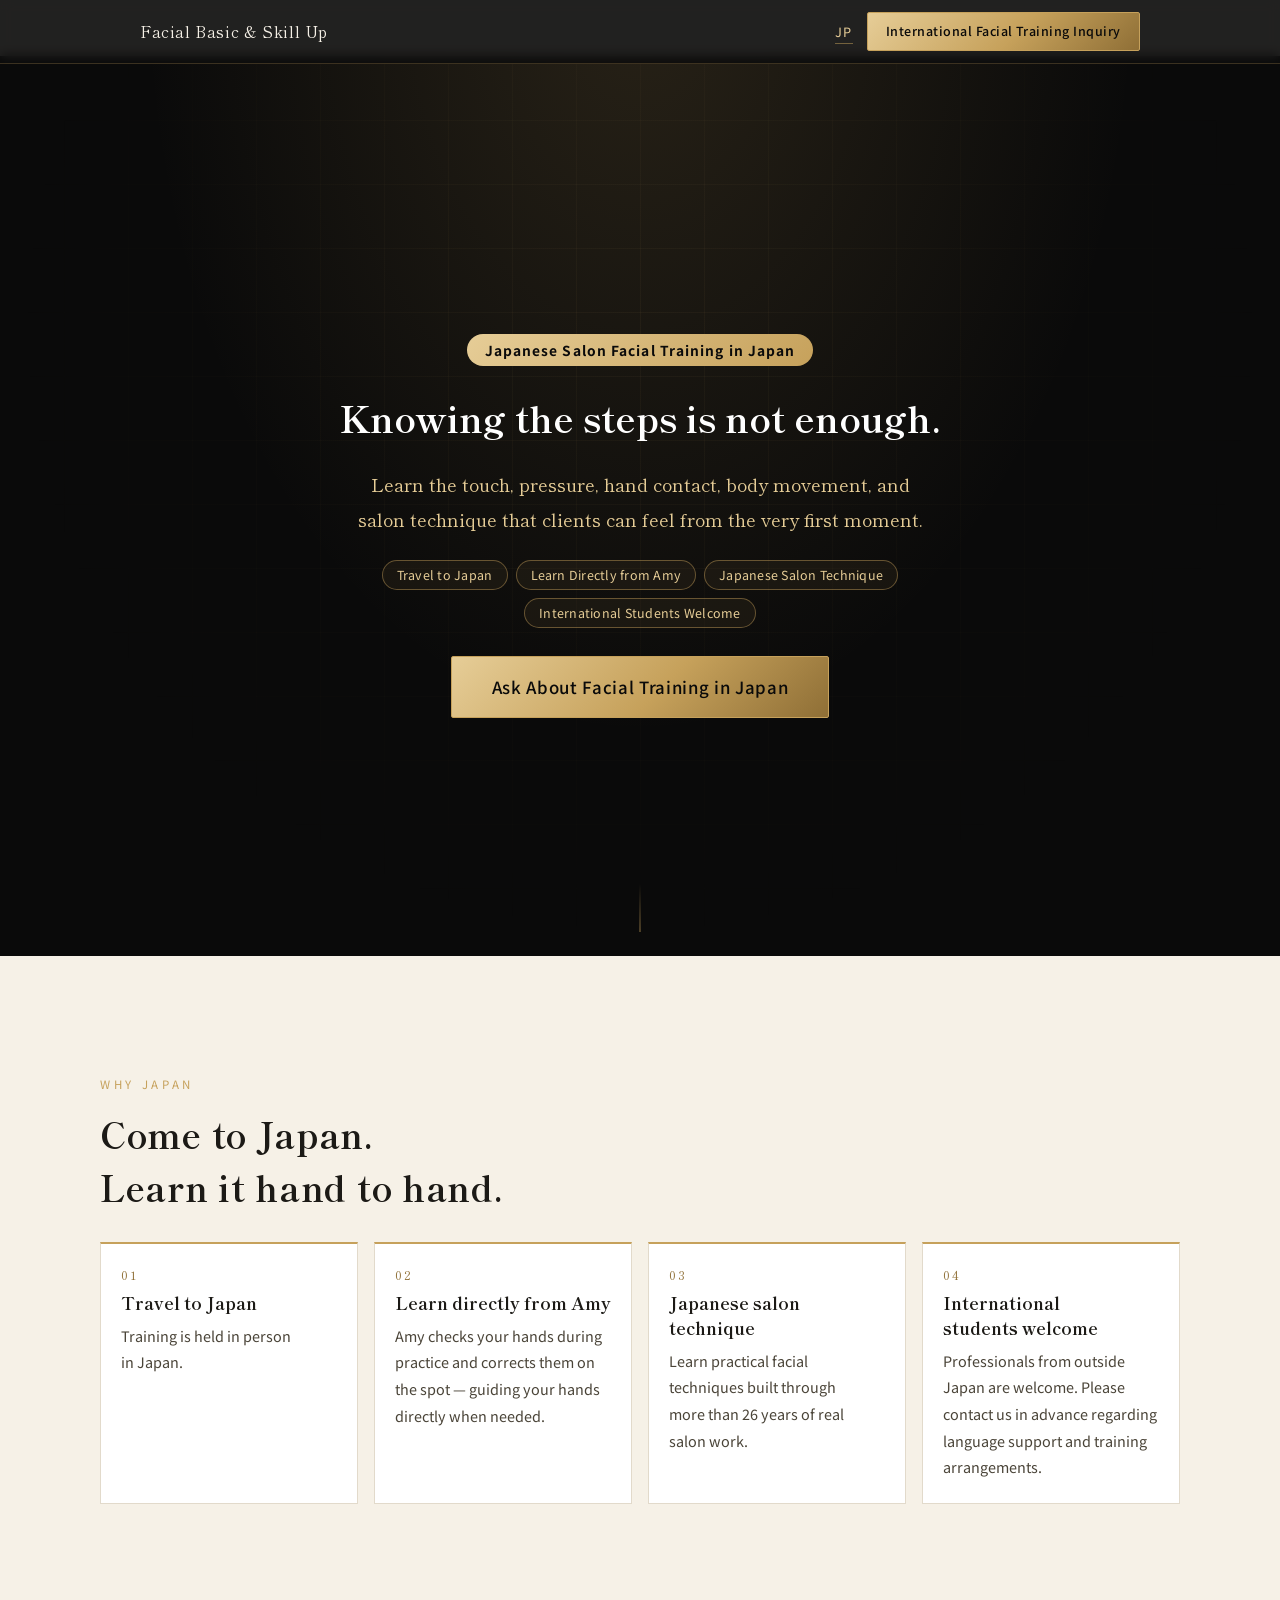
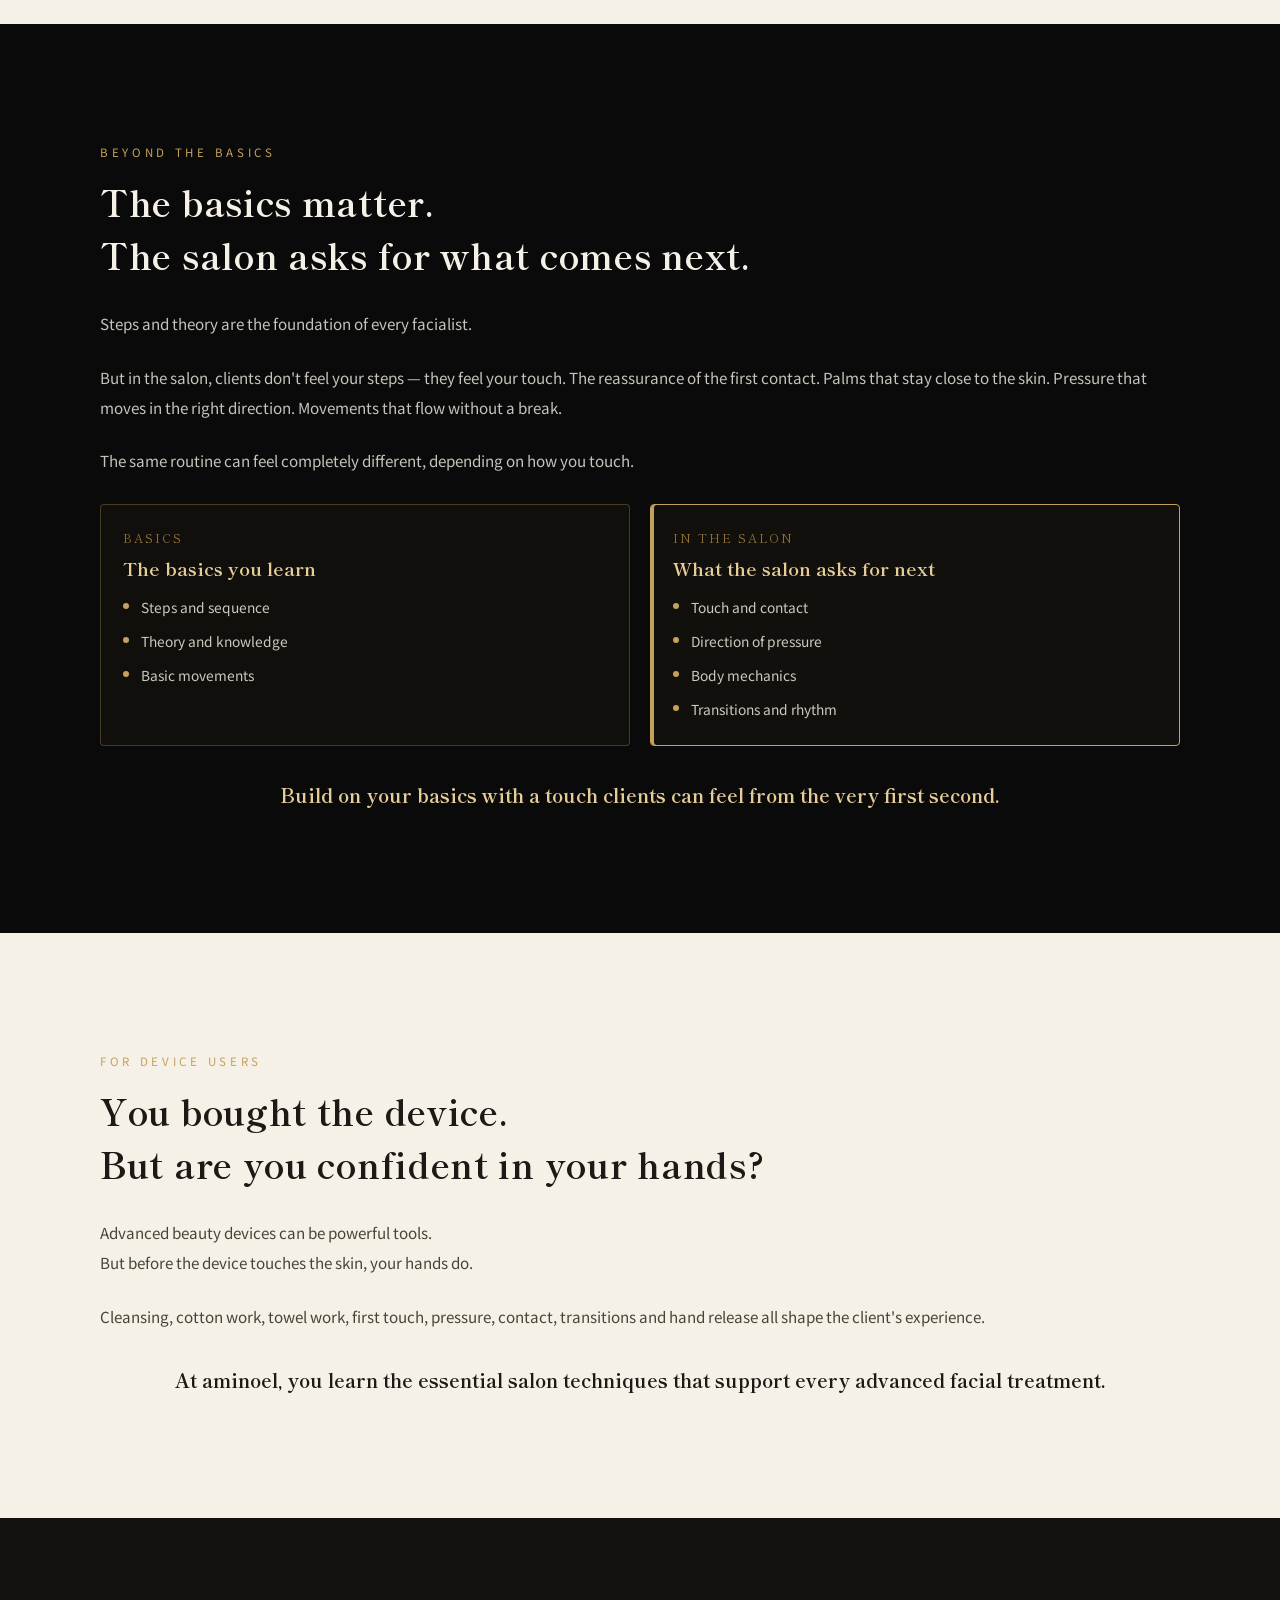
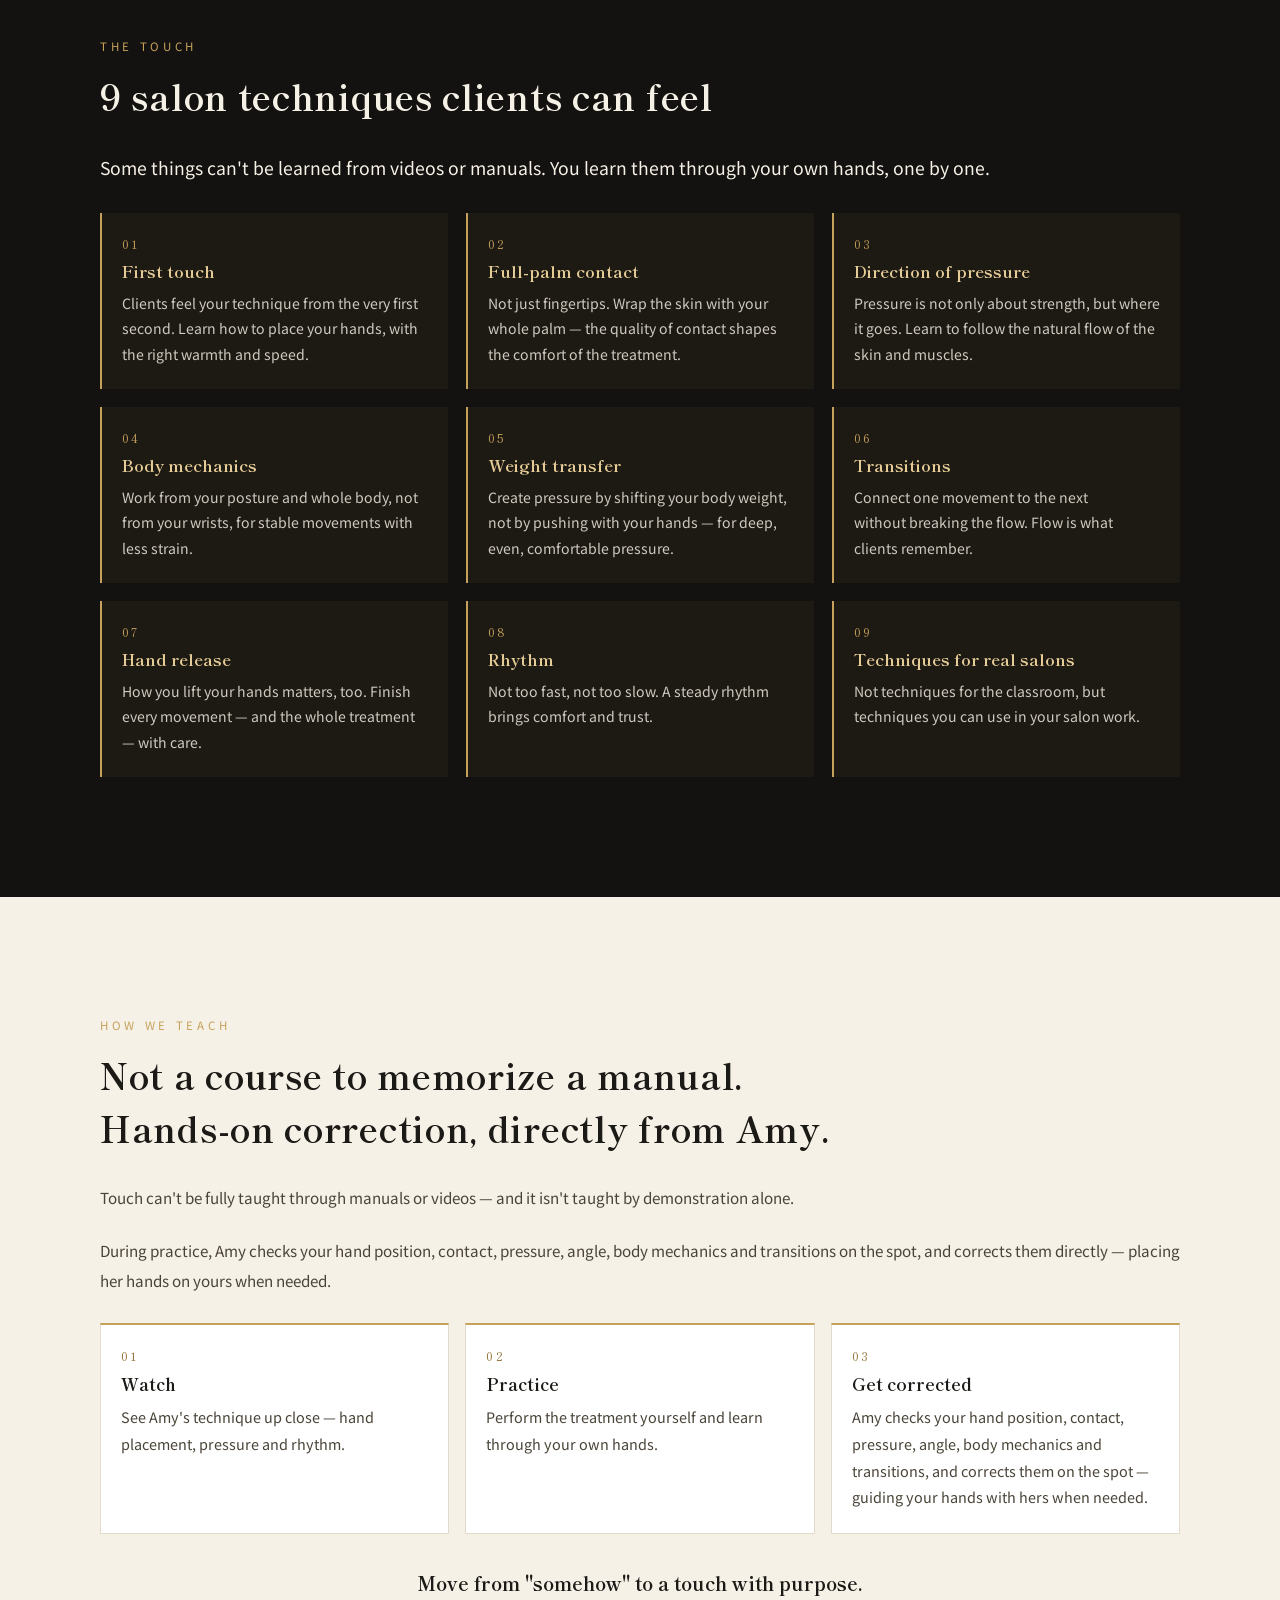
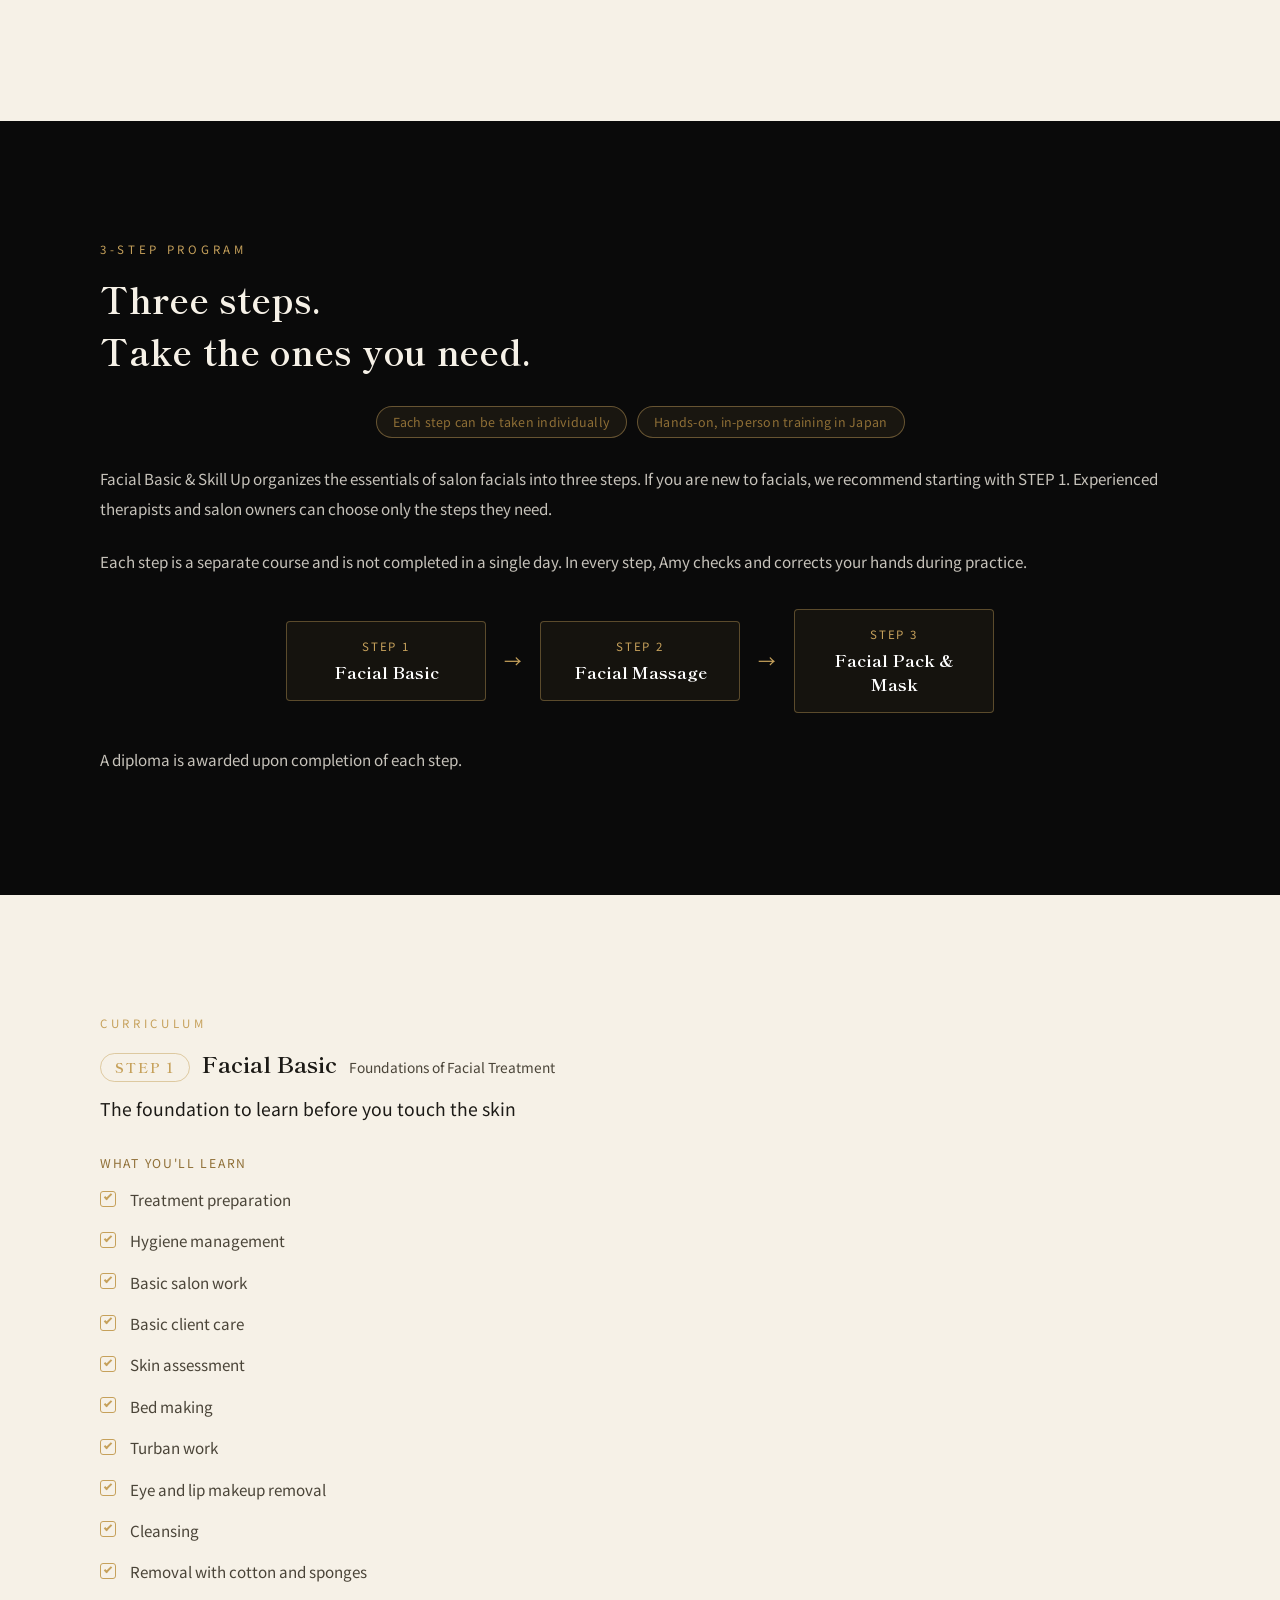
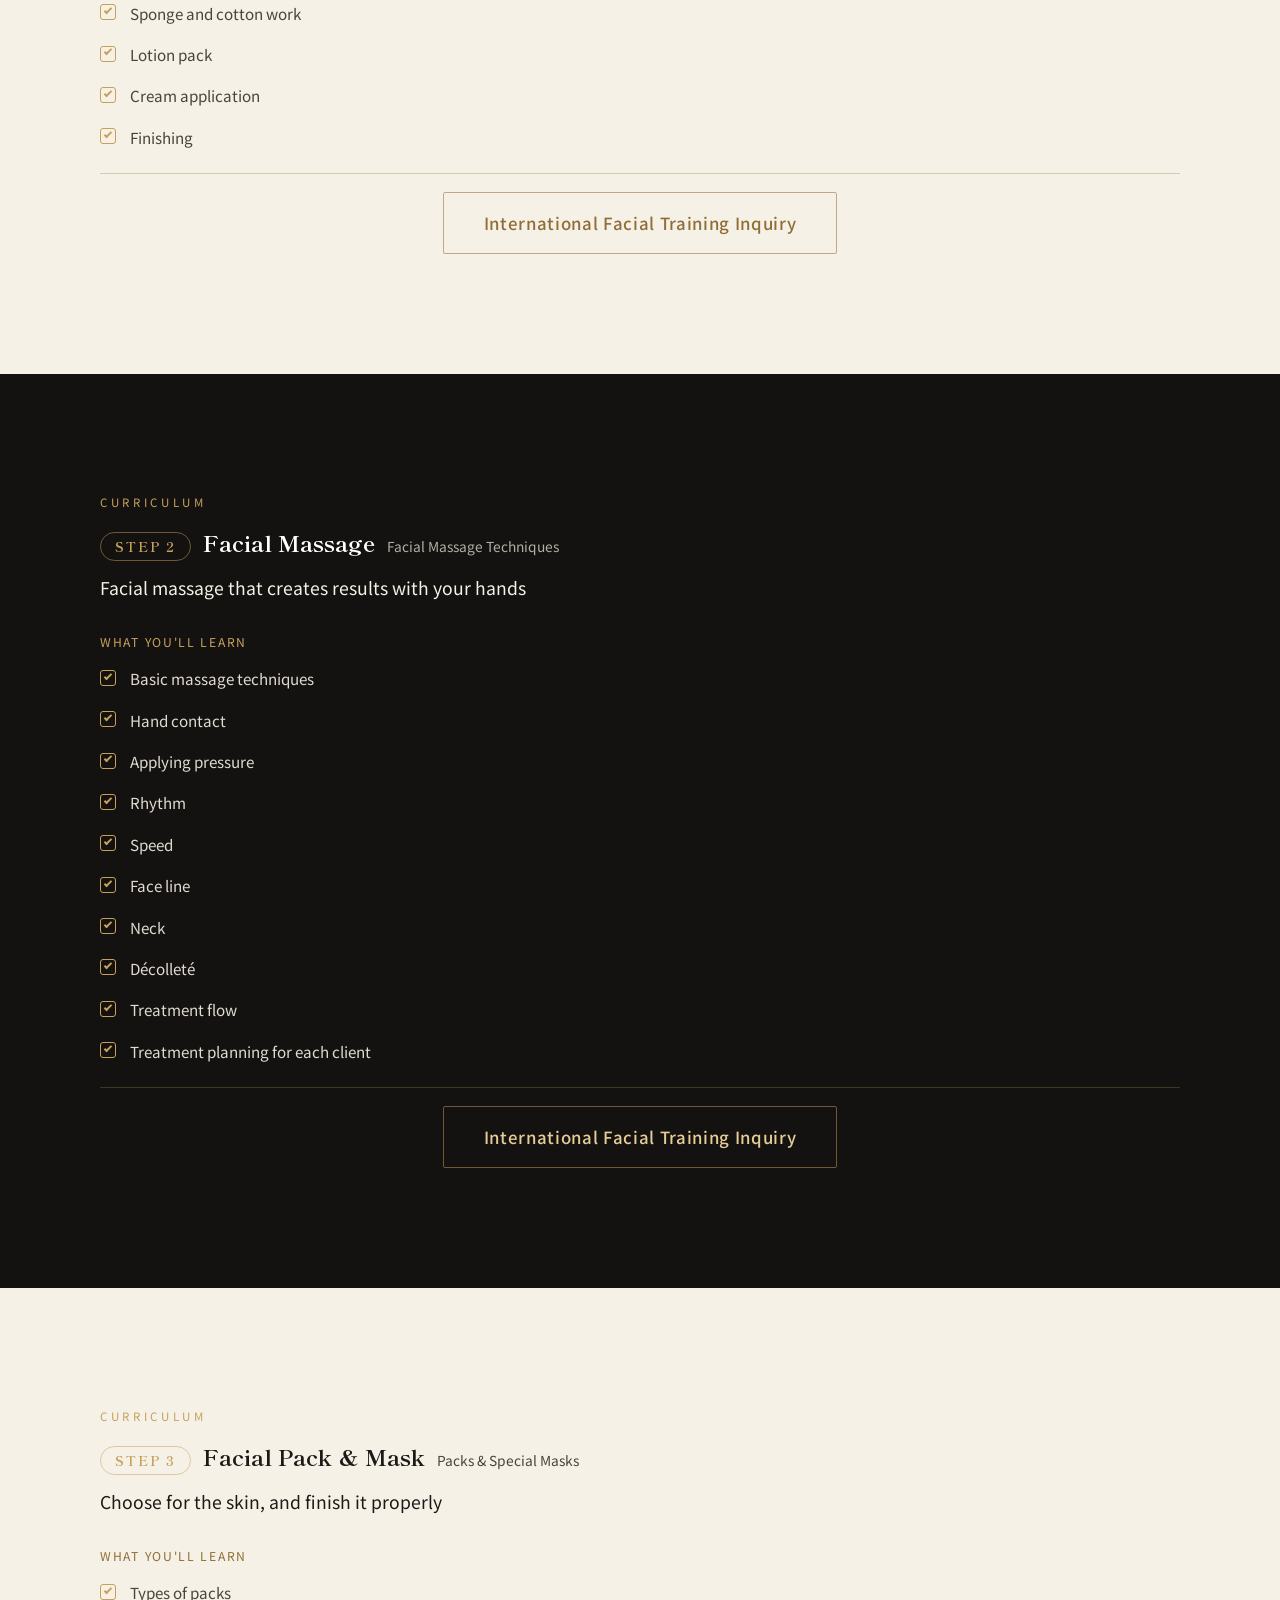
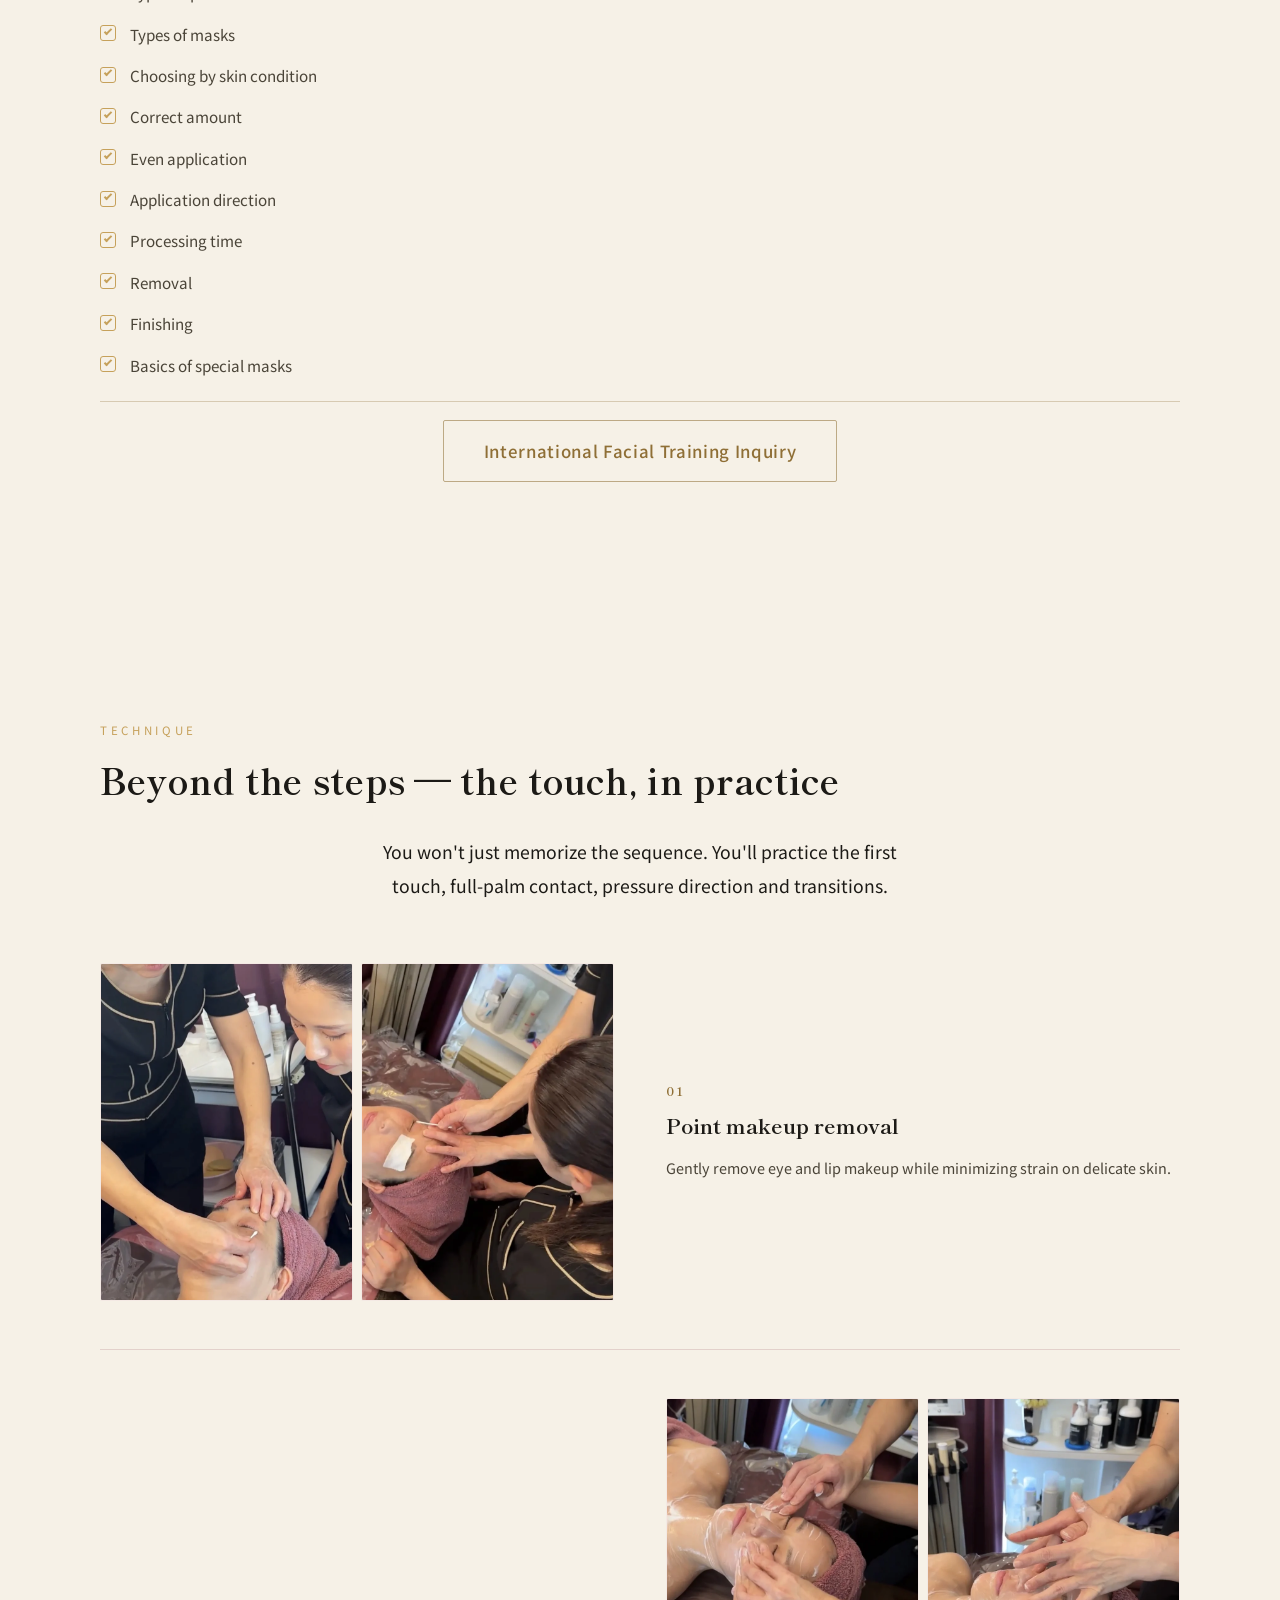
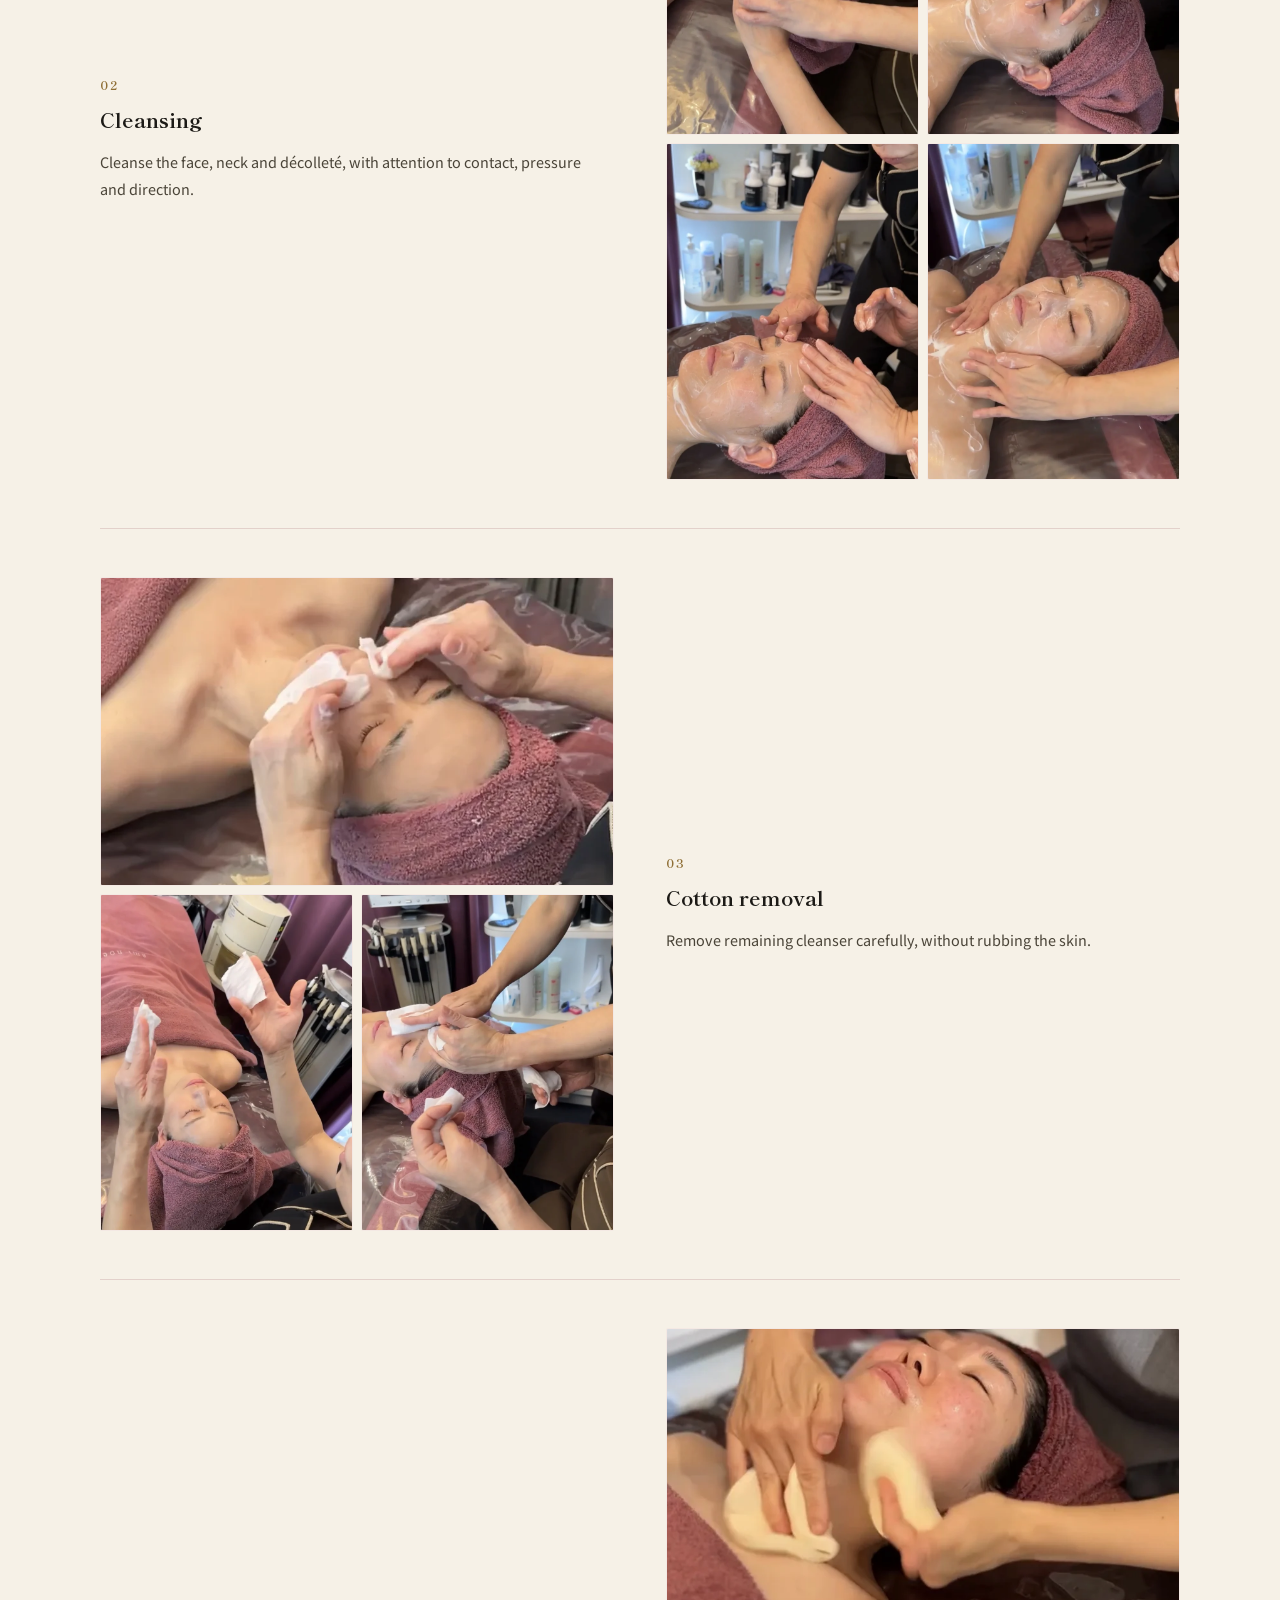
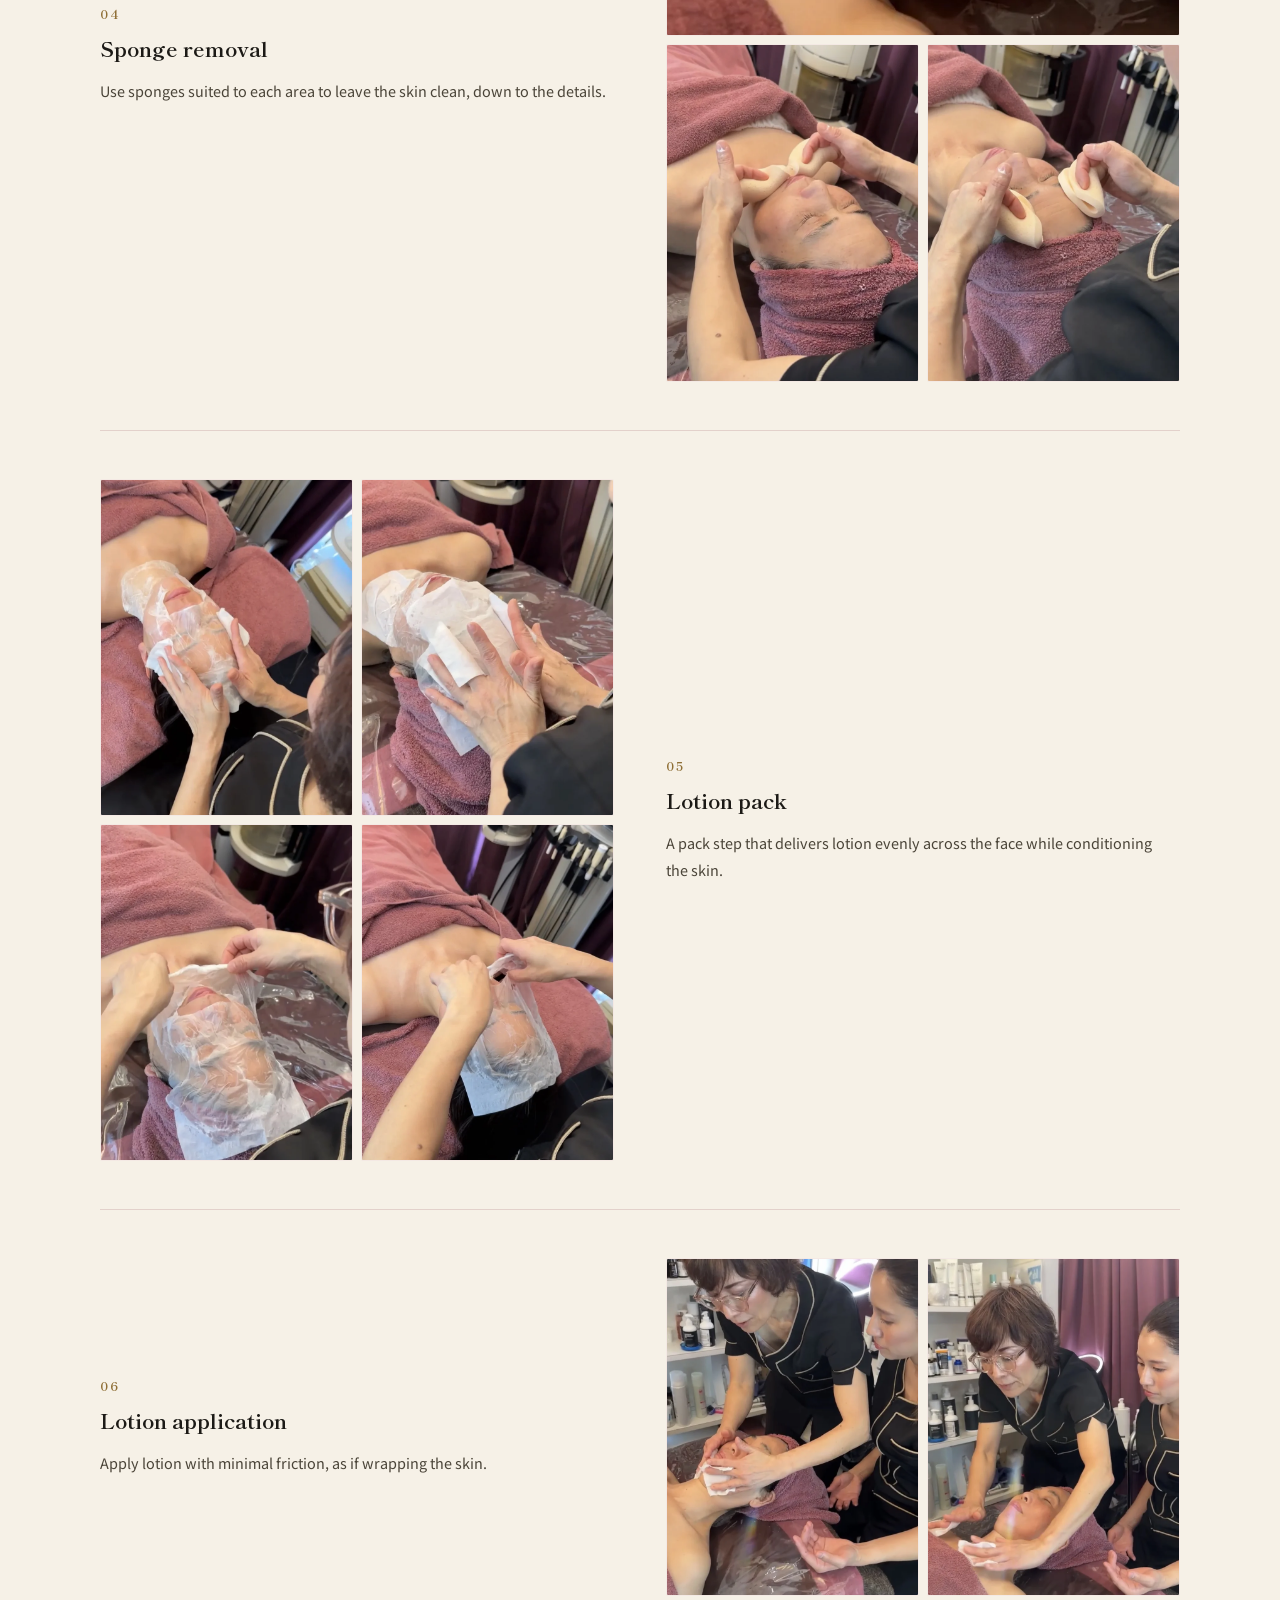
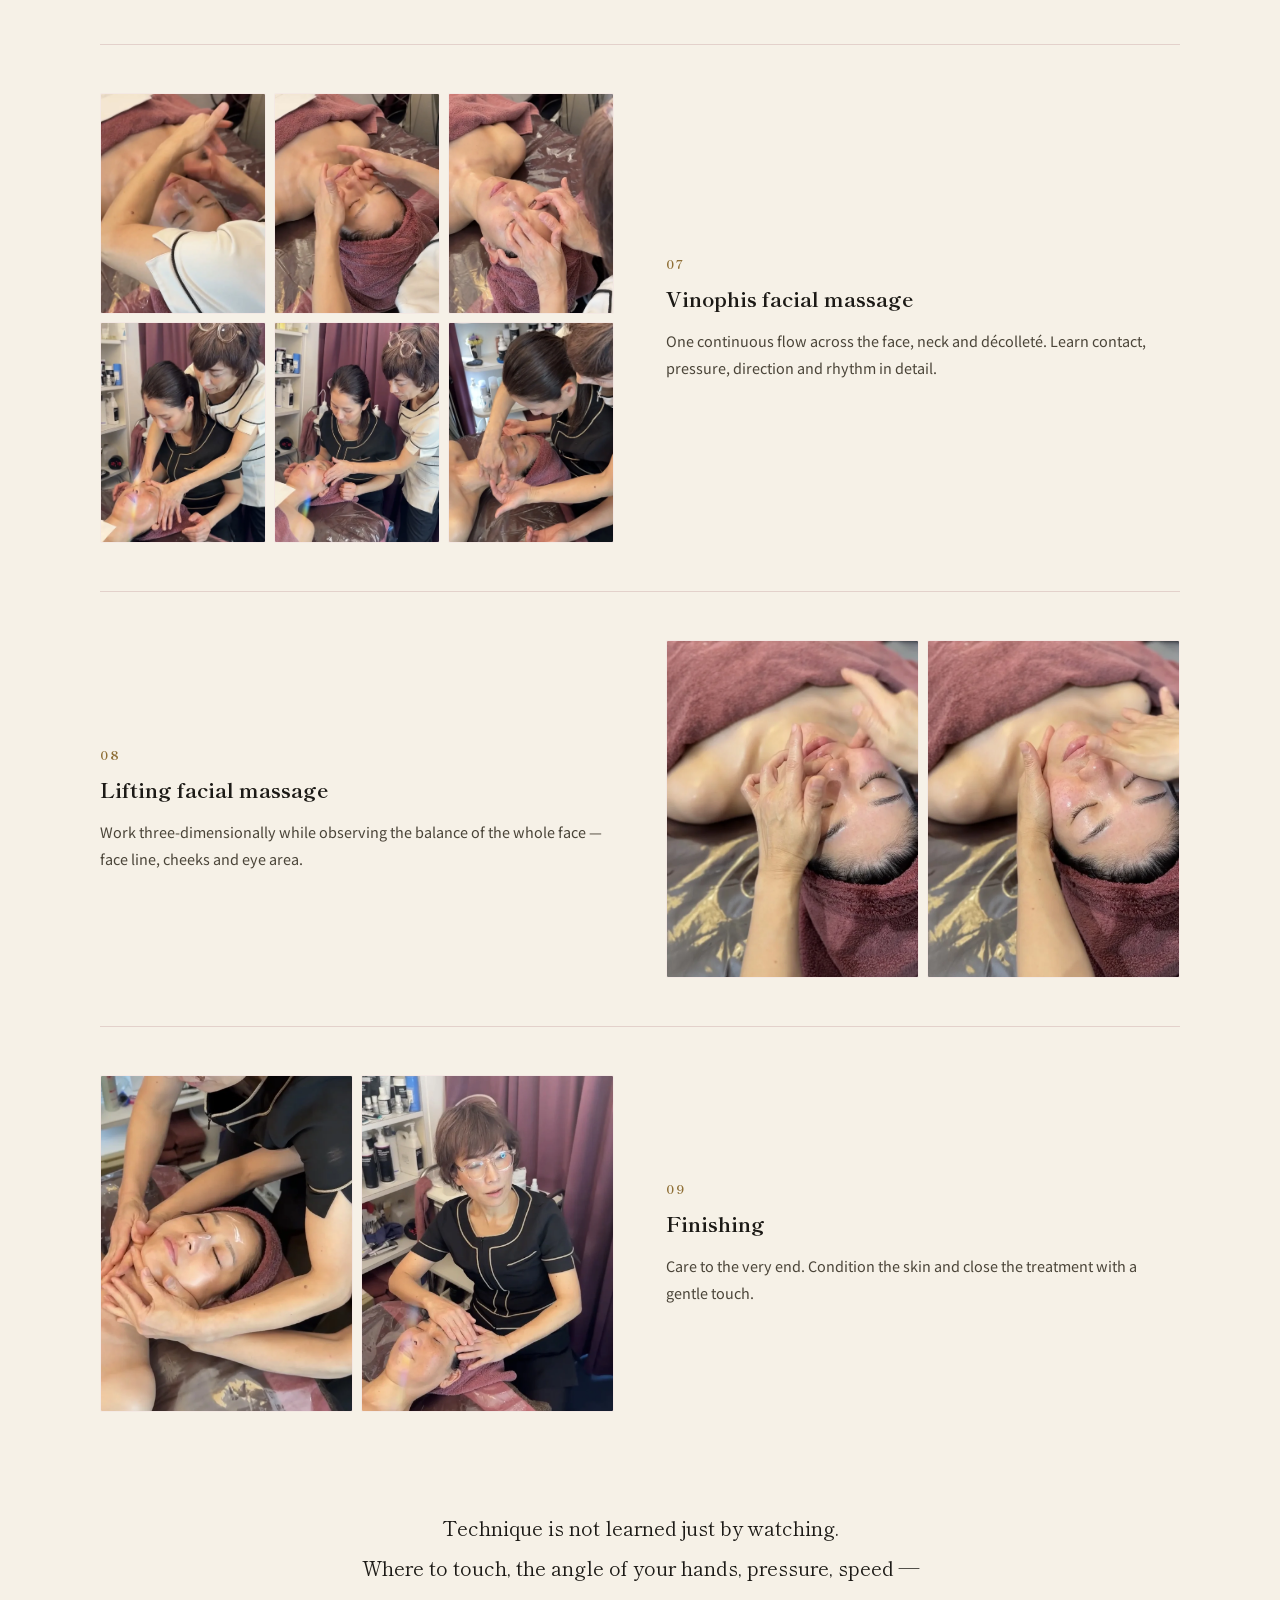
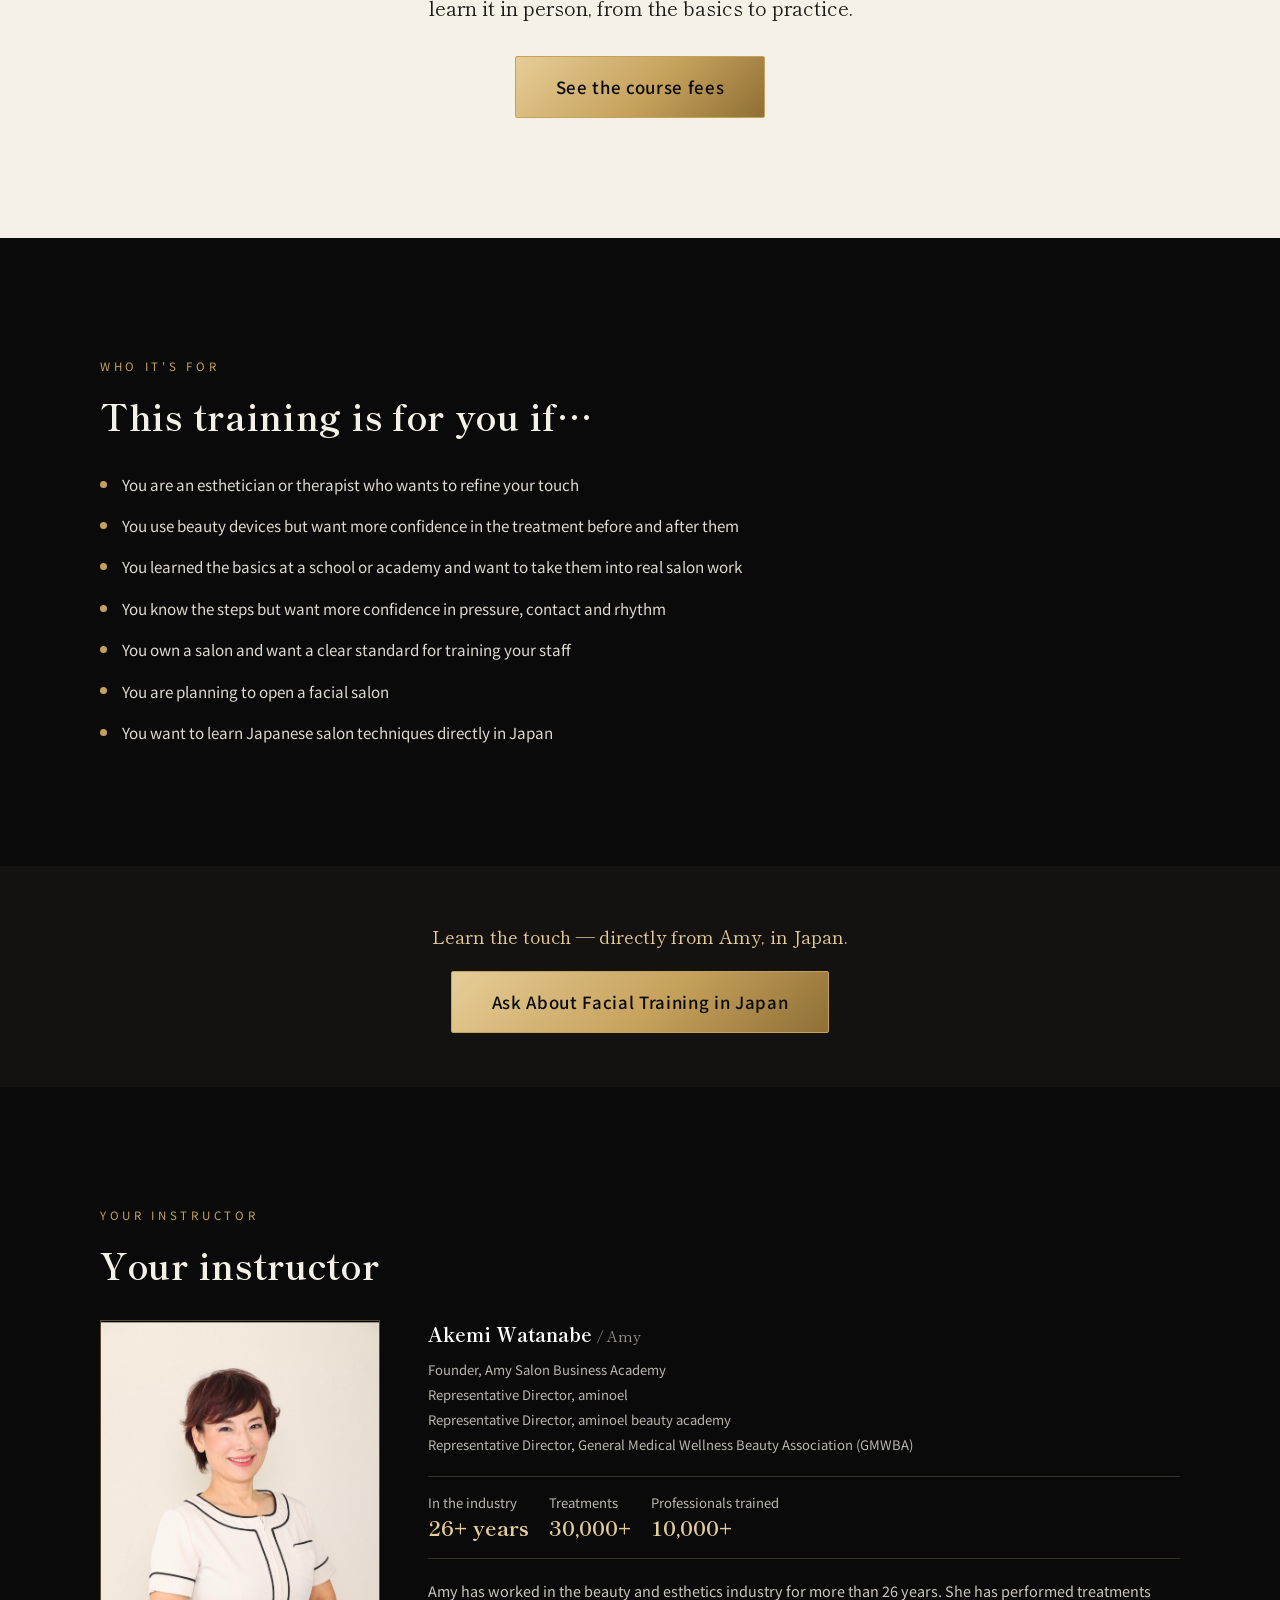
==== commit bf95ccaa: "英語版の日本語表記をすべて英語化し、ファーストビューを指定コピーに更新 - ファーストビュー：サブコピー・タグ・CTAを指定どおりに変更 - STEP1〜3の日本語講座名を英語の補足名に変更（本文・料" ====
--- a/en/index.html
+++ b/en/index.html
@@ -43,7 +43,7 @@
   <div class="site-header__inner">
     <a href="#top" class="site-header__logo">Facial Basic &amp;<br class="sp-only"> Skill Up</a>
     <div class="site-header__actions">
-      <a href="../" class="site-header__lang" hreflang="ja" lang="ja" aria-label="日本語ページ">日本語</a>
+      <a href="../" class="site-header__lang" hreflang="ja" aria-label="Japanese page">JP</a>
       <a href="#" class="btn btn--small btn--gold js-cta-intl site-header__cta site-header__cta--wrap">International Facial Training Inquiry</a>
     </div>
   </div>
@@ -58,24 +58,19 @@
 
       <h1 class="hero__title">Knowing the steps is not enough.</h1>
 
-      <p class="hero__lead" style="font-family:var(--font-serif);font-size:clamp(1.02rem,3.6vw,1.2rem);color:var(--color-gold-light);margin-bottom:18px;">
-        Learn the touch clients can feel from the very first second.
+      <p class="hero__lead" style="font-family:var(--font-serif);font-size:clamp(1rem,3.4vw,1.15rem);color:var(--color-gold-light);margin-bottom:22px;">
+        Learn the touch, pressure, hand contact, body movement, and salon technique that clients can feel from the very first moment.
       </p>
 
       <div class="hero__tags" aria-label="Highlights">
         <span class="hero__tag">Travel to Japan</span>
-        <span class="hero__tag">Learn directly from Amy</span>
-        <span class="hero__tag">Japanese salon technique</span>
-        <span class="hero__tag">International students welcome</span>
-      </div>
-
-      <p class="hero__lead">
-        Go beyond the basics. Learn practical Japanese salon techniques directly from Amy in Japan.
-      </p>
-
-      <div class="hero__cta-group">
+        <span class="hero__tag">Learn Directly from Amy</span>
+        <span class="hero__tag">Japanese Salon Technique</span>
+        <span class="hero__tag">International Students Welcome</span>
+      </div>
+
+      <div class="hero__cta-group" style="margin-top:8px;">
         <a href="#" class="btn btn--gold btn--large js-cta-intl">Ask About Facial Training in Japan</a>
-        <a href="#program-title" class="btn btn--outline-ivory btn--large">See the program &amp; fees</a>
       </div>
     </div>
     <div class="hero__scroll" aria-hidden="true"></div>
@@ -223,7 +218,7 @@
       <div class="step-head">
         <span class="step-head__num">STEP 1</span>
         <span class="step-head__name-en" id="step1-title" style="color:var(--color-ink);">Facial Basic</span>
-        <span class="step-head__name-ja" style="color:var(--color-ink-soft);" lang="ja">フェイシャル基礎講習</span>
+        <span class="step-head__name-ja" style="color:var(--color-ink-soft);">Foundations of Facial Treatment</span>
       </div>
       <p class="section__lead">The foundation to learn before you touch the skin</p>
 
@@ -260,7 +255,7 @@
       <div class="step-head">
         <span class="step-head__num">STEP 2</span>
         <span class="step-head__name-en" id="step2-title">Facial Massage</span>
-        <span class="step-head__name-ja" lang="ja">フェイシャルマッサージ講習</span>
+        <span class="step-head__name-ja">Facial Massage Techniques</span>
       </div>
       <p class="section__lead">Facial massage that creates results with your hands</p>
 
@@ -293,7 +288,7 @@
       <div class="step-head">
         <span class="step-head__num">STEP 3</span>
         <span class="step-head__name-en" id="step3-title" style="color:var(--color-ink);">Facial Pack &amp; Mask</span>
-        <span class="step-head__name-ja" style="color:var(--color-ink-soft);" lang="ja">パック・特殊マスク講習</span>
+        <span class="step-head__name-ja" style="color:var(--color-ink-soft);">Packs &amp; Special Masks</span>
       </div>
       <p class="section__lead">Choose for the skin, and finish it properly</p>
 
@@ -505,7 +500,7 @@
     </div>
   </section>
 
-  <!-- 中間CTA -->
+  <!-- Mid CTA -->
   <section class="section section--dark-2 section--compact" aria-label="Inquiry">
     <div class="section__inner mid-cta">
       <p class="mid-cta__lead">Learn the touch — directly from Amy, in Japan.</p>
@@ -524,11 +519,11 @@
         </div>
         <div>
           <p class="profile__name">Akemi Watanabe <span>/ Amy</span></p>
-          <div class="profile__role" lang="ja">
-            <p>Amy Salon Business Academy 主宰</p>
-            <p>株式会社aminoel 代表取締役</p>
-            <p>株式会社アミノエルビューティアカデミー 代表取締役</p>
-            <p>一般社団法人 全身美容メディカルウェルネス協会（GMWBA）代表理事</p>
+          <div class="profile__role">
+            <p>Founder, Amy Salon Business Academy</p>
+            <p>Representative Director, aminoel</p>
+            <p>Representative Director, aminoel beauty academy</p>
+            <p>Representative Director, General Medical Wellness Beauty Association (GMWBA)</p>
           </div>
           <div class="profile__stats">
             <div class="profile__stats-item">In the industry<span class="profile__stats-value">26+ years</span></div>
@@ -598,11 +593,12 @@
       <div class="price-notice">
         <span class="price-notice__badge">Prices in Japanese yen (JPY), tax included</span>
       </div>
+      <p class="gmwba-intro">The GMWBA Member Rate is available to GMWBA members. <a href="https://gmwba.jp" target="_blank" rel="noopener noreferrer" class="lang-link">Learn more about GMWBA</a></p>
 
       <div class="step-price-grid">
         <div class="step-price-card">
           <p class="step-price-card__step">STEP 1</p>
-          <p class="step-price-card__name">Facial Basic<span lang="ja">フェイシャル基礎講習</span></p>
+          <p class="step-price-card__name">Facial Basic<span>Foundations of Facial Treatment</span></p>
           <div class="step-price-card__prices">
             <div class="step-price-card__price-row">
               <span class="step-price-card__price-label">Regular</span>
@@ -613,12 +609,12 @@
               <span class="step-price-card__price-value">JPY 200,000</span>
             </div>
           </div>
-          <p class="step-price-card__note">Tax included｜Diploma included</p>
+          <p class="step-price-card__note">Tax included · Diploma included</p>
         </div>
 
         <div class="step-price-card">
           <p class="step-price-card__step">STEP 2</p>
-          <p class="step-price-card__name">Facial Massage<span lang="ja">フェイシャルマッサージ講習</span></p>
+          <p class="step-price-card__name">Facial Massage<span>Facial Massage Techniques</span></p>
           <div class="step-price-card__prices">
             <div class="step-price-card__price-row">
               <span class="step-price-card__price-label">Regular</span>
@@ -629,12 +625,12 @@
               <span class="step-price-card__price-value">JPY 200,000</span>
             </div>
           </div>
-          <p class="step-price-card__note">Tax included｜Diploma included</p>
+          <p class="step-price-card__note">Tax included · Diploma included</p>
         </div>
 
         <div class="step-price-card">
           <p class="step-price-card__step">STEP 3</p>
-          <p class="step-price-card__name">Facial Pack &amp; Mask<span lang="ja">パック・特殊マスク講習</span></p>
+          <p class="step-price-card__name">Facial Pack &amp; Mask<span>Packs &amp; Special Masks</span></p>
           <div class="step-price-card__prices">
             <div class="step-price-card__price-row">
               <span class="step-price-card__price-label">Regular</span>
@@ -645,7 +641,7 @@
               <span class="step-price-card__price-value">JPY 88,000</span>
             </div>
           </div>
-          <p class="step-price-card__note">Tax included｜Diploma included</p>
+          <p class="step-price-card__note">Tax included · Diploma included</p>
         </div>
       </div>
 
@@ -751,7 +747,7 @@
     <p class="site-footer__logo">Facial Basic &amp; Skill Up</p>
     <p>&copy; <span id="js-year">2026</span> Facial Basic &amp; Skill Up</p>
     <p class="site-footer__note">Organized by Amy Salon Business Academy</p>
-    <p class="site-footer__note"><a href="../" class="lang-link" hreflang="ja" lang="ja">日本語ページ</a></p>
+    <p class="site-footer__note"><a href="../" class="lang-link" hreflang="ja">Japanese page</a></p>
   </div>
 </footer>
 
--- a/css/style.css
+++ b/css/style.css
@@ -1343,3 +1343,17 @@
 html[lang="en"] .section__lead,
 html[lang="en"] .section__closing,
 html[lang="en"] .mid-cta__lead { text-wrap: balance; }
+
+/* 英語版：GMWBAの正式名称とリンク（受講料欄） */
+.gmwba-intro {
+  max-width: 560px;
+  margin: 0 auto 26px;
+  text-align: center;
+  font-size: 0.85rem;
+  line-height: 1.8;
+  color: var(--color-ink-soft);
+}
+.section--ivory .lang-link { color: var(--color-gold-deep); border-bottom-color: rgba(143, 111, 54, 0.5); }
+.section--ivory .lang-link:hover,
+.section--ivory .lang-link:focus-visible { color: var(--color-ink); }
+.gmwba-intro .lang-link { font-size: 0.85rem; }
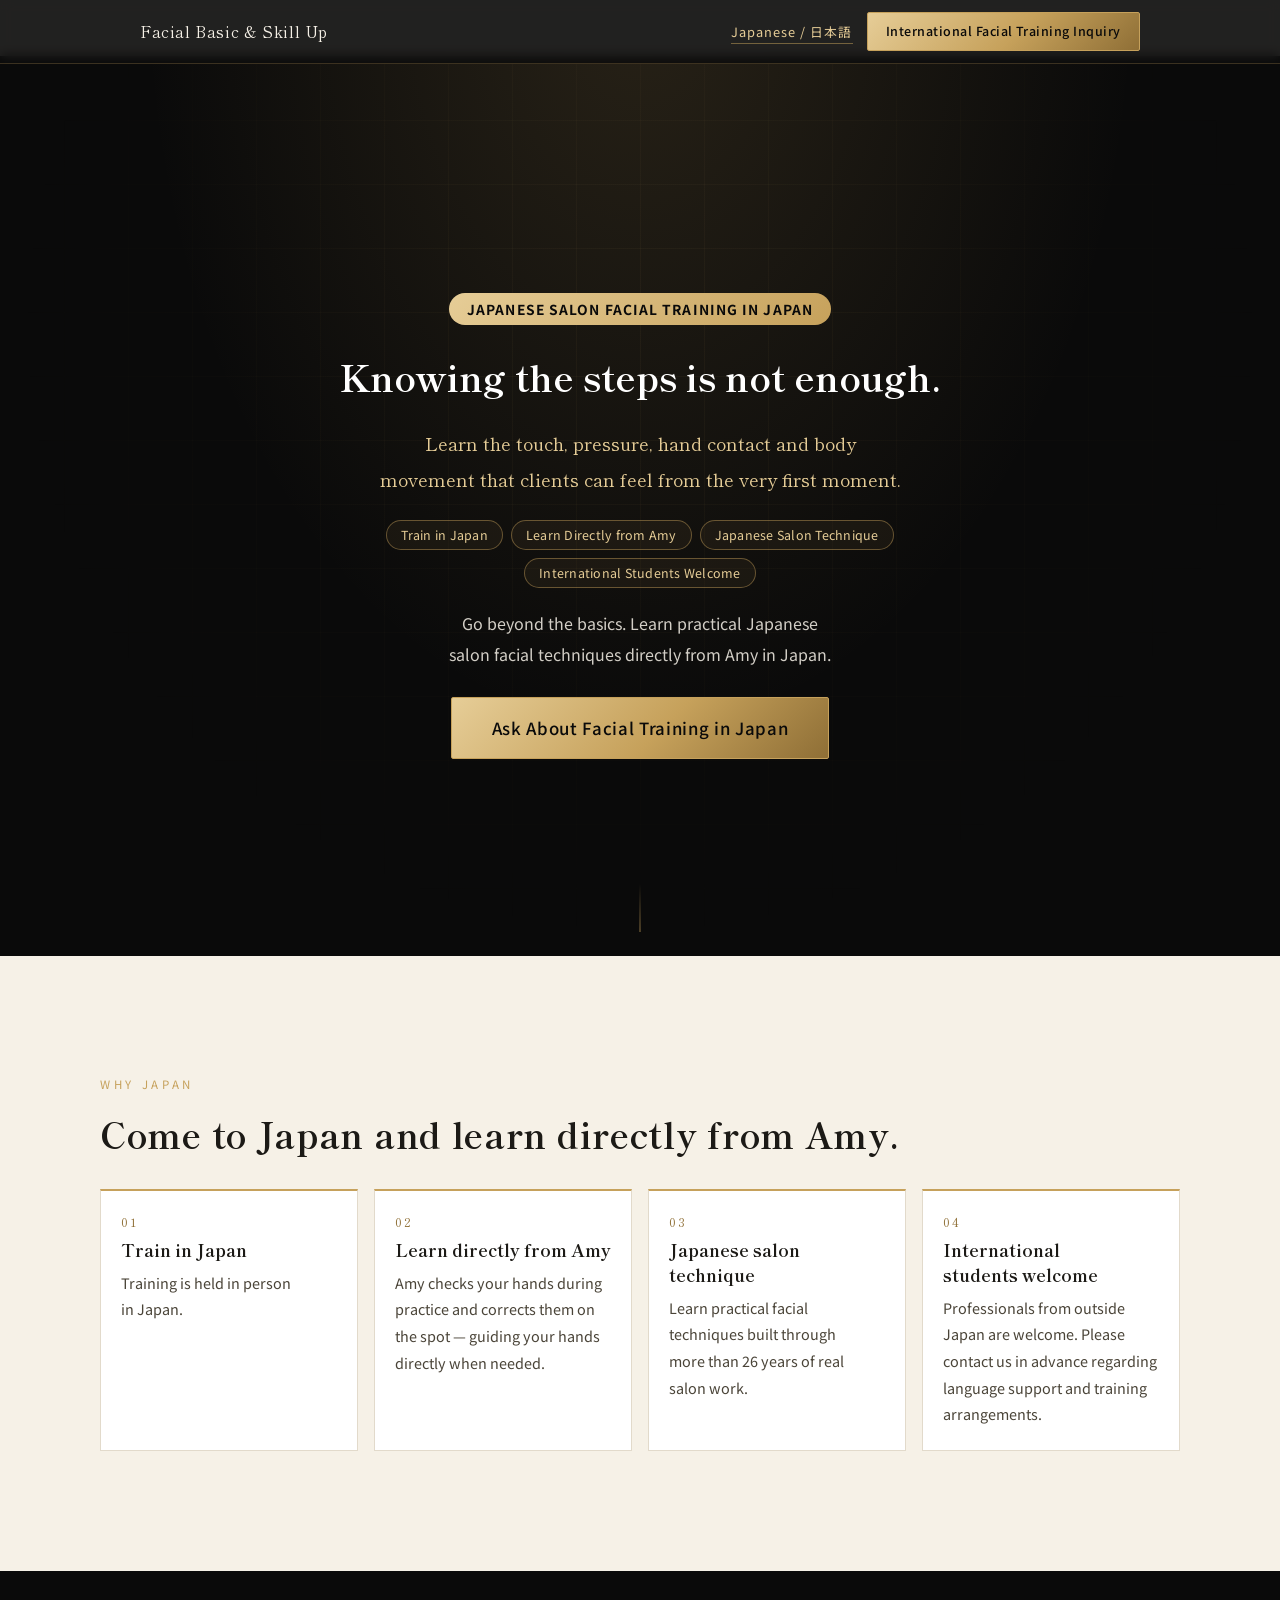
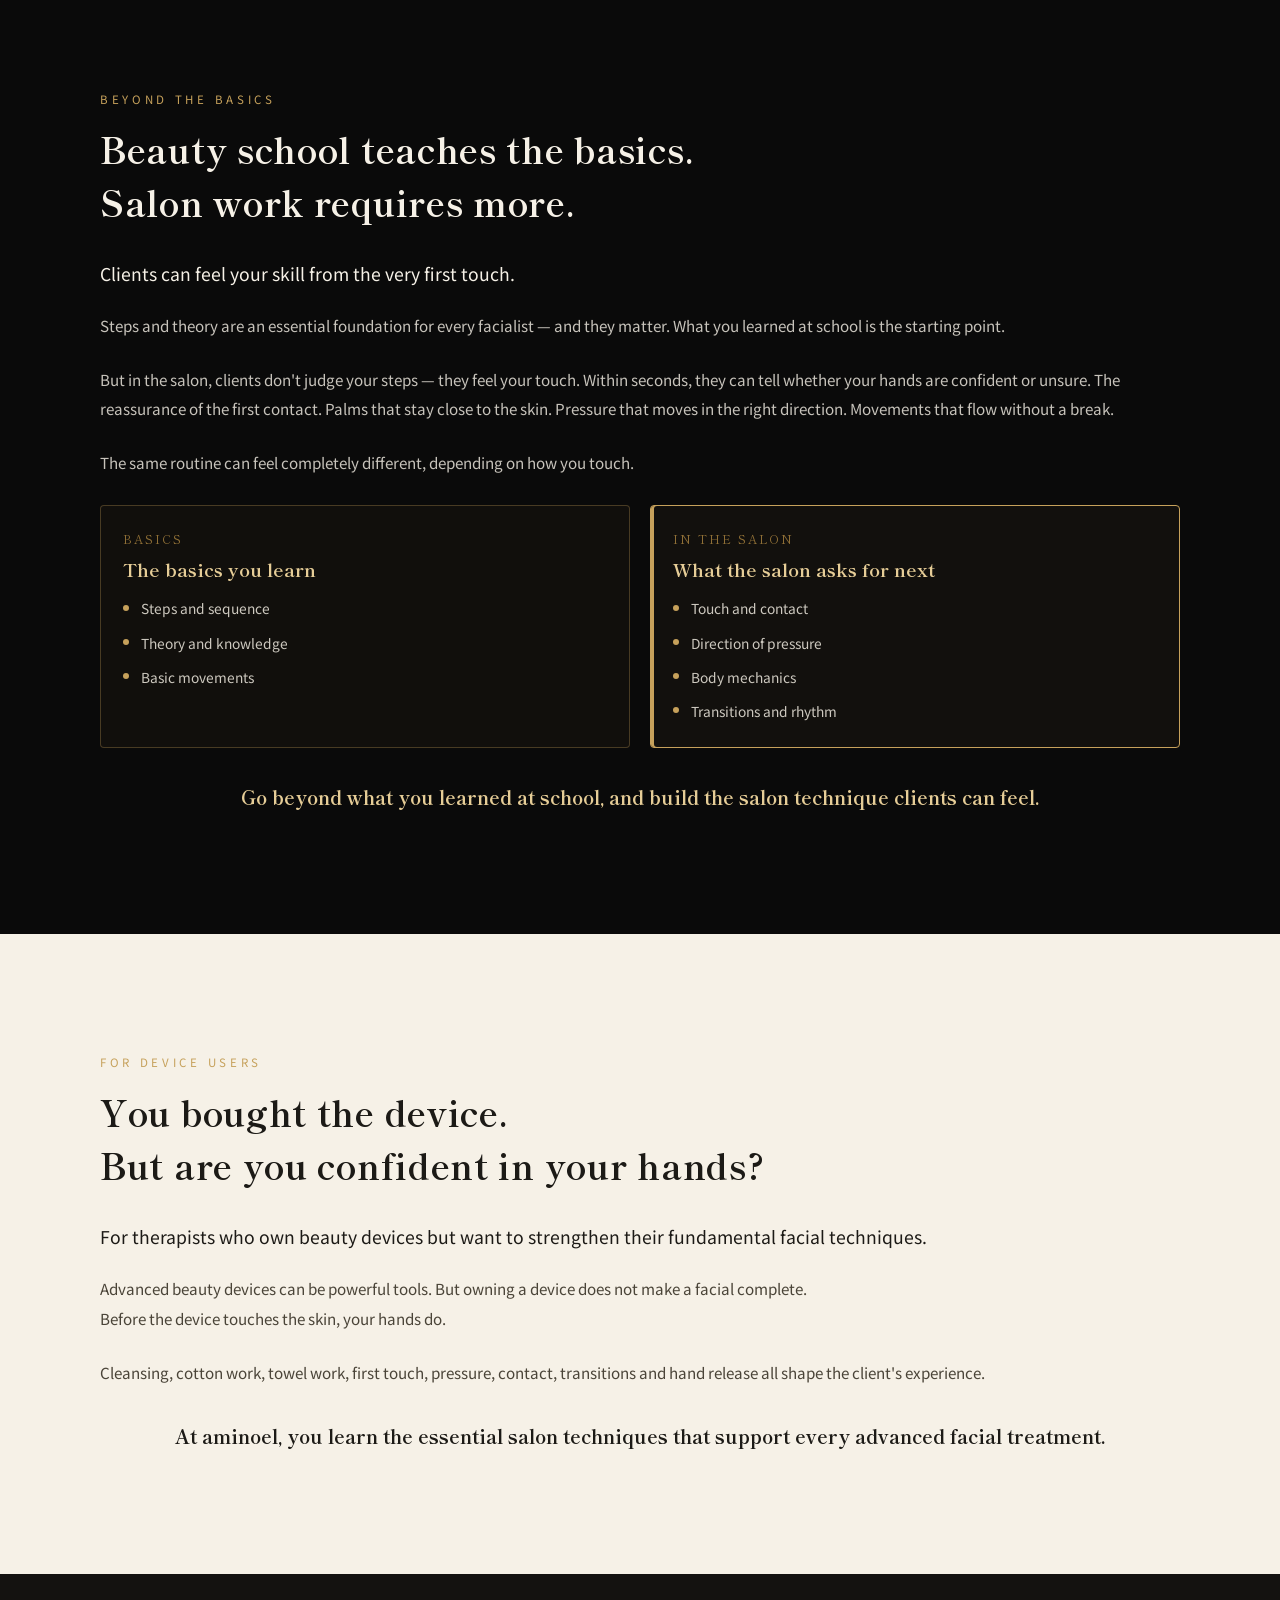
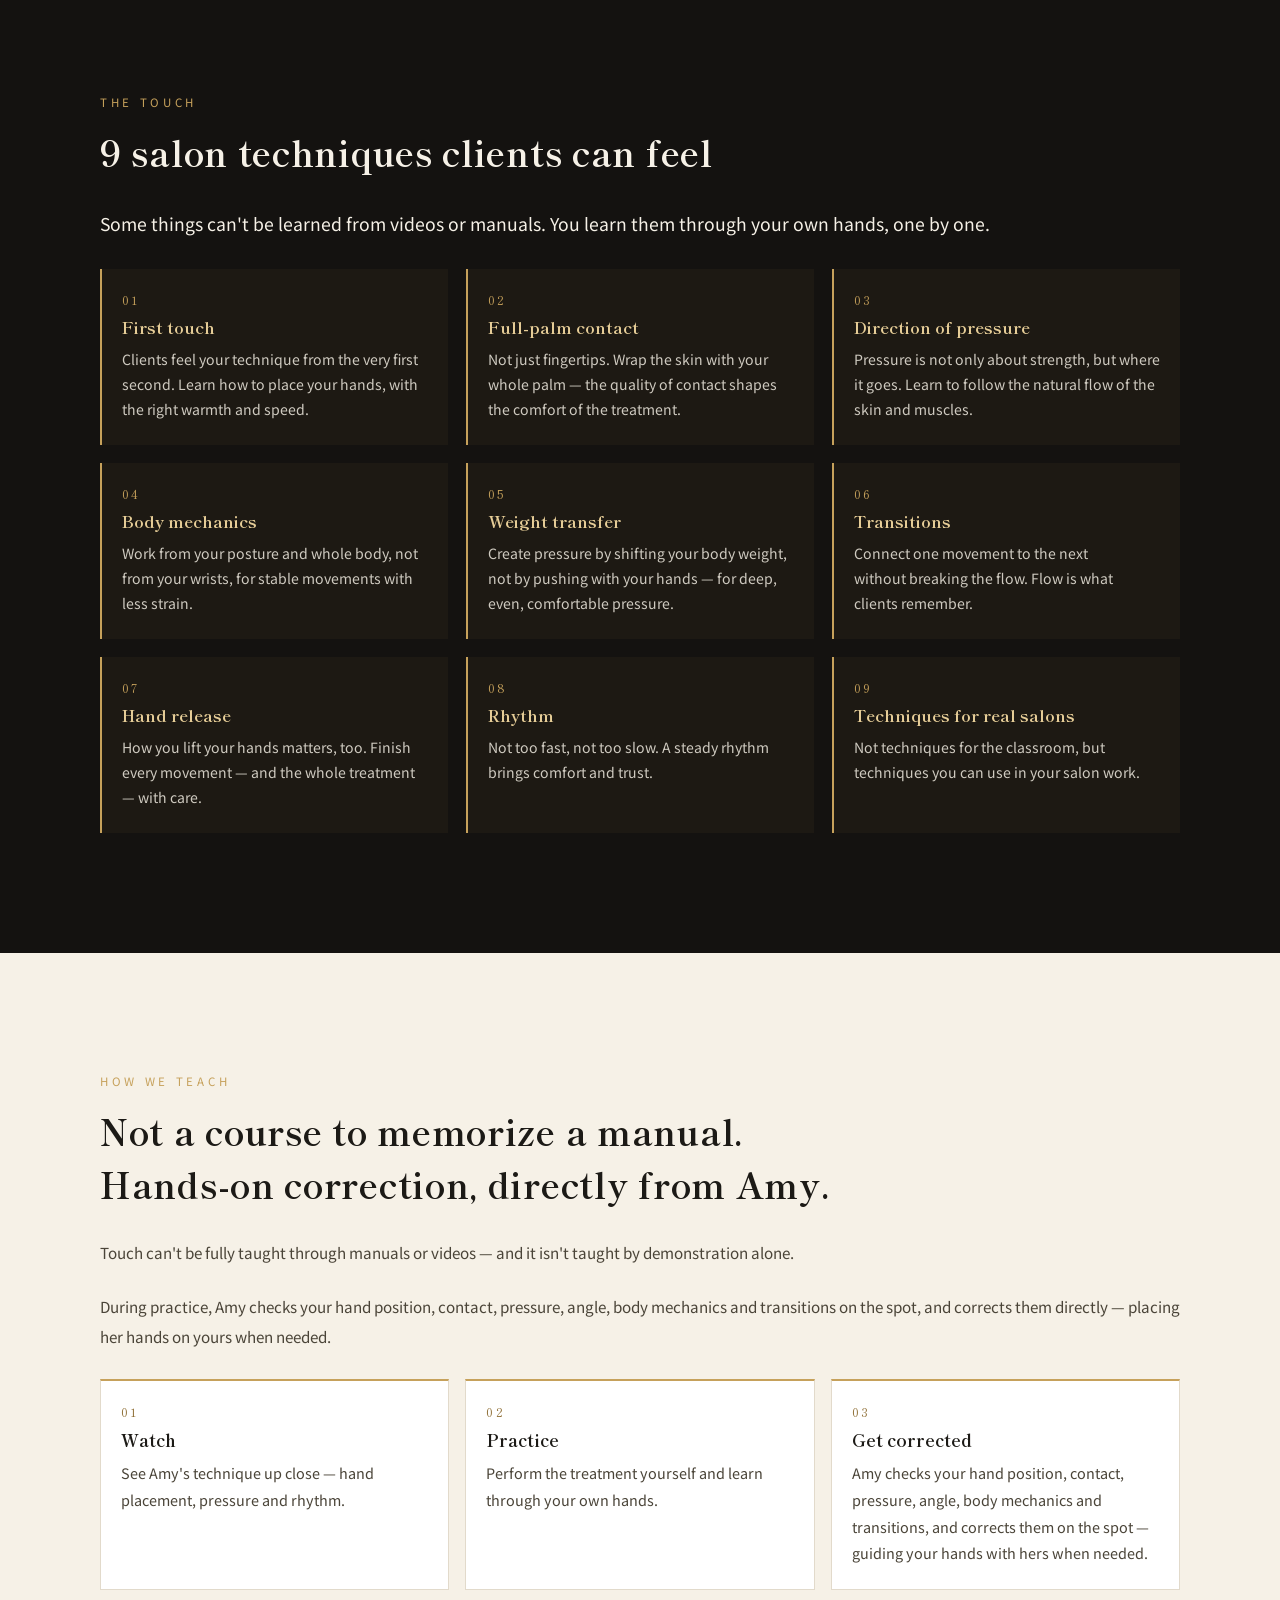
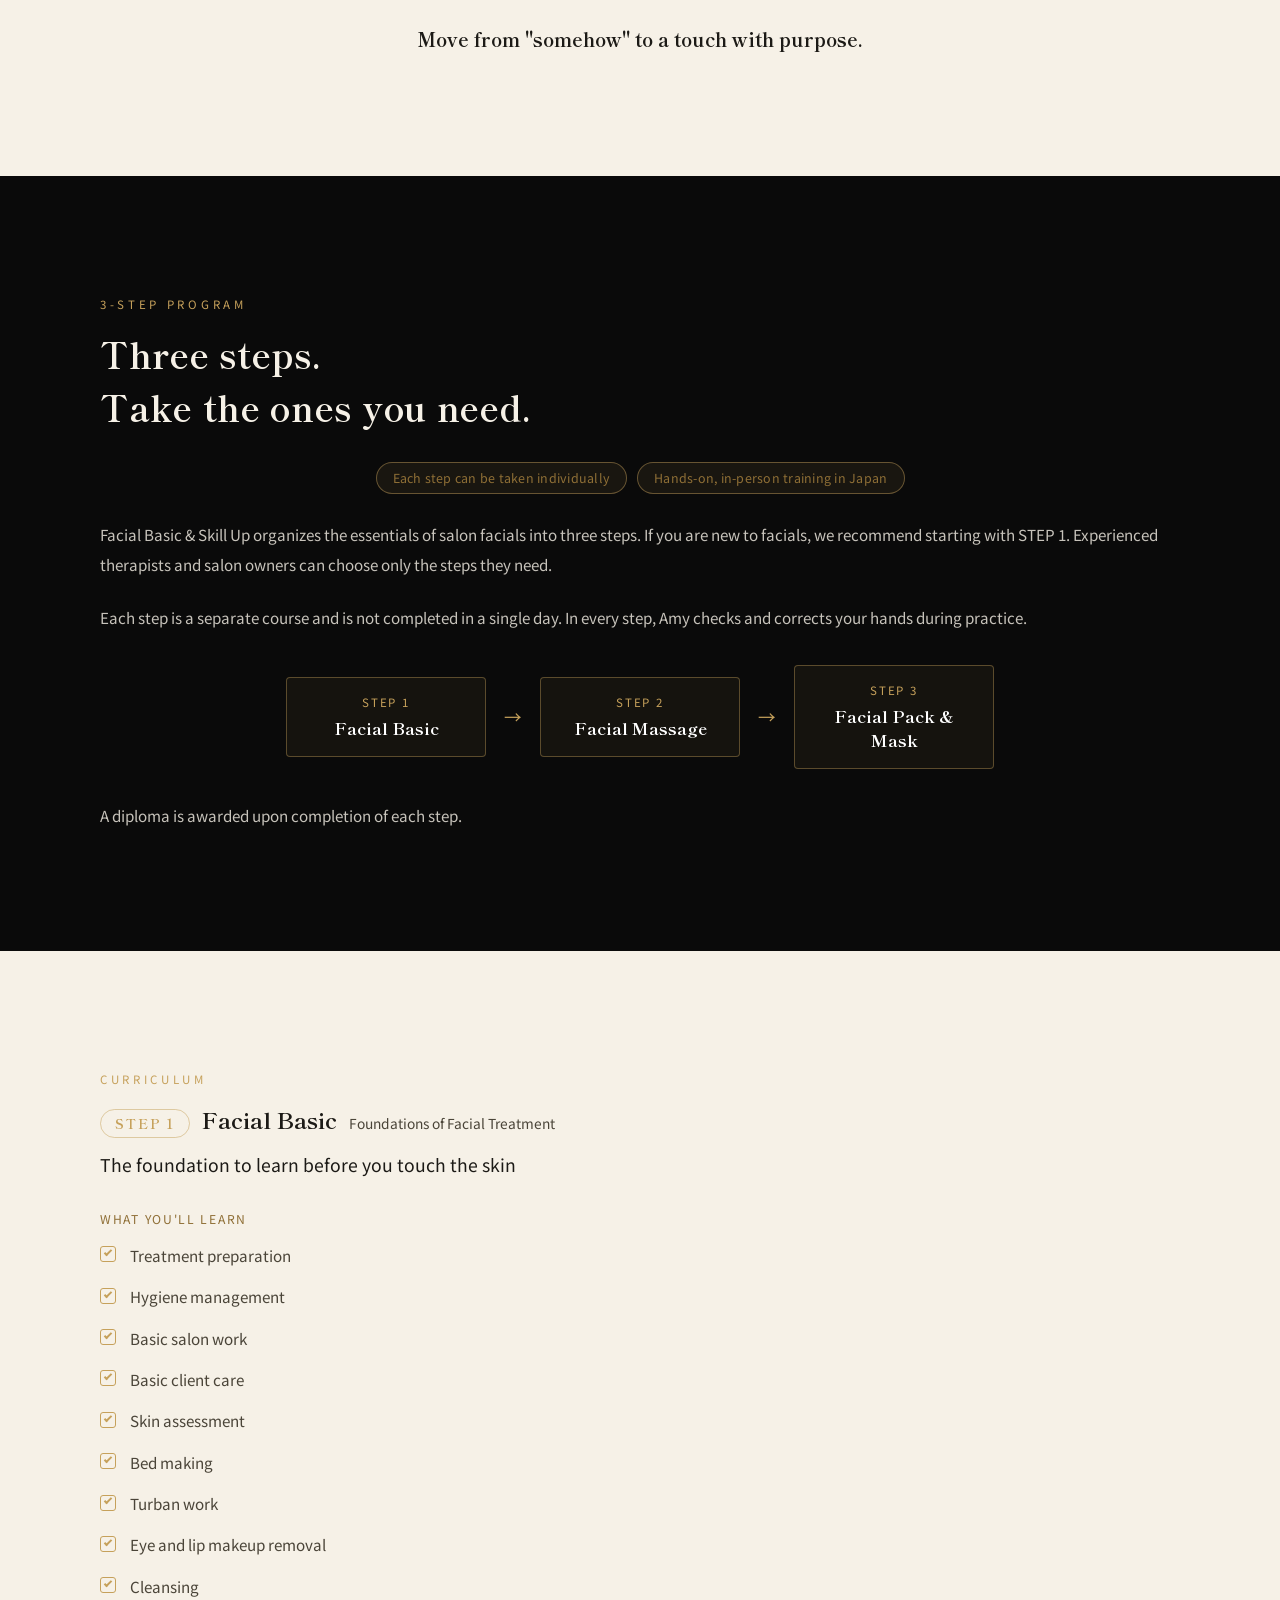
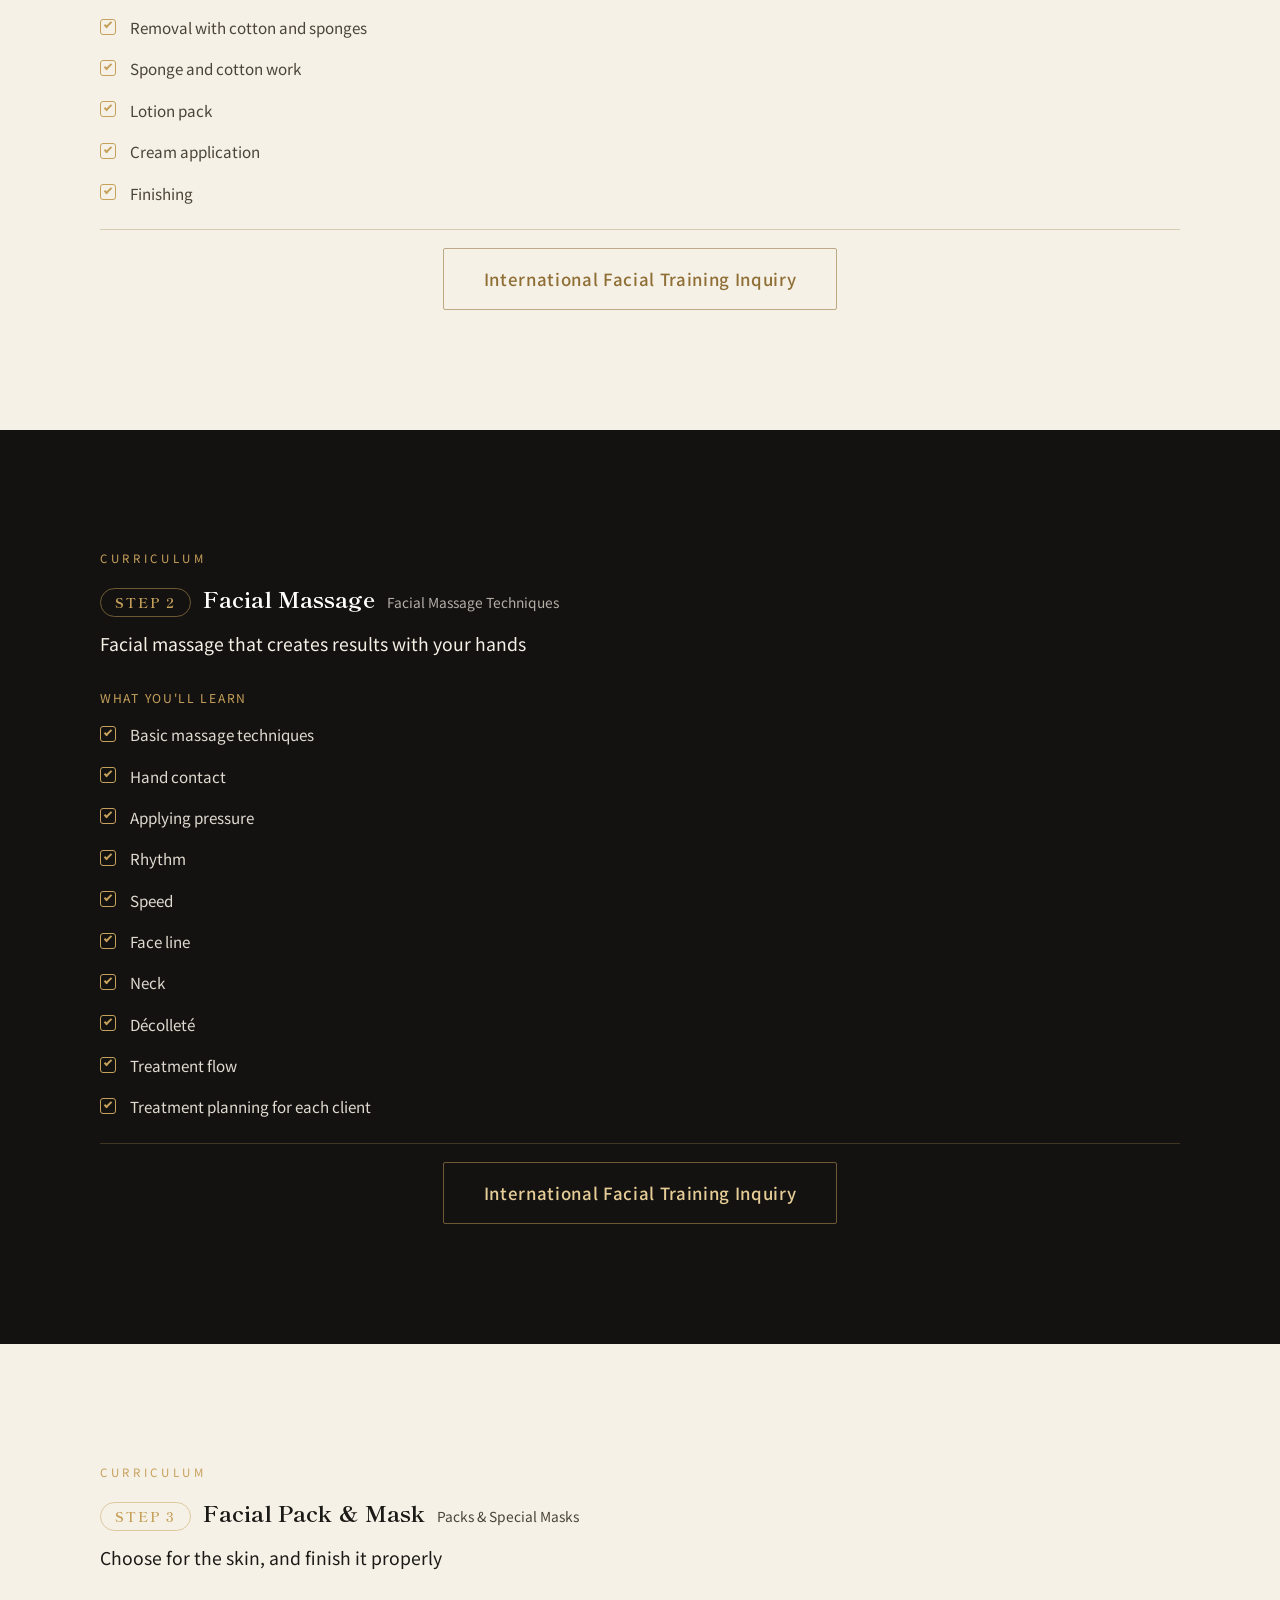
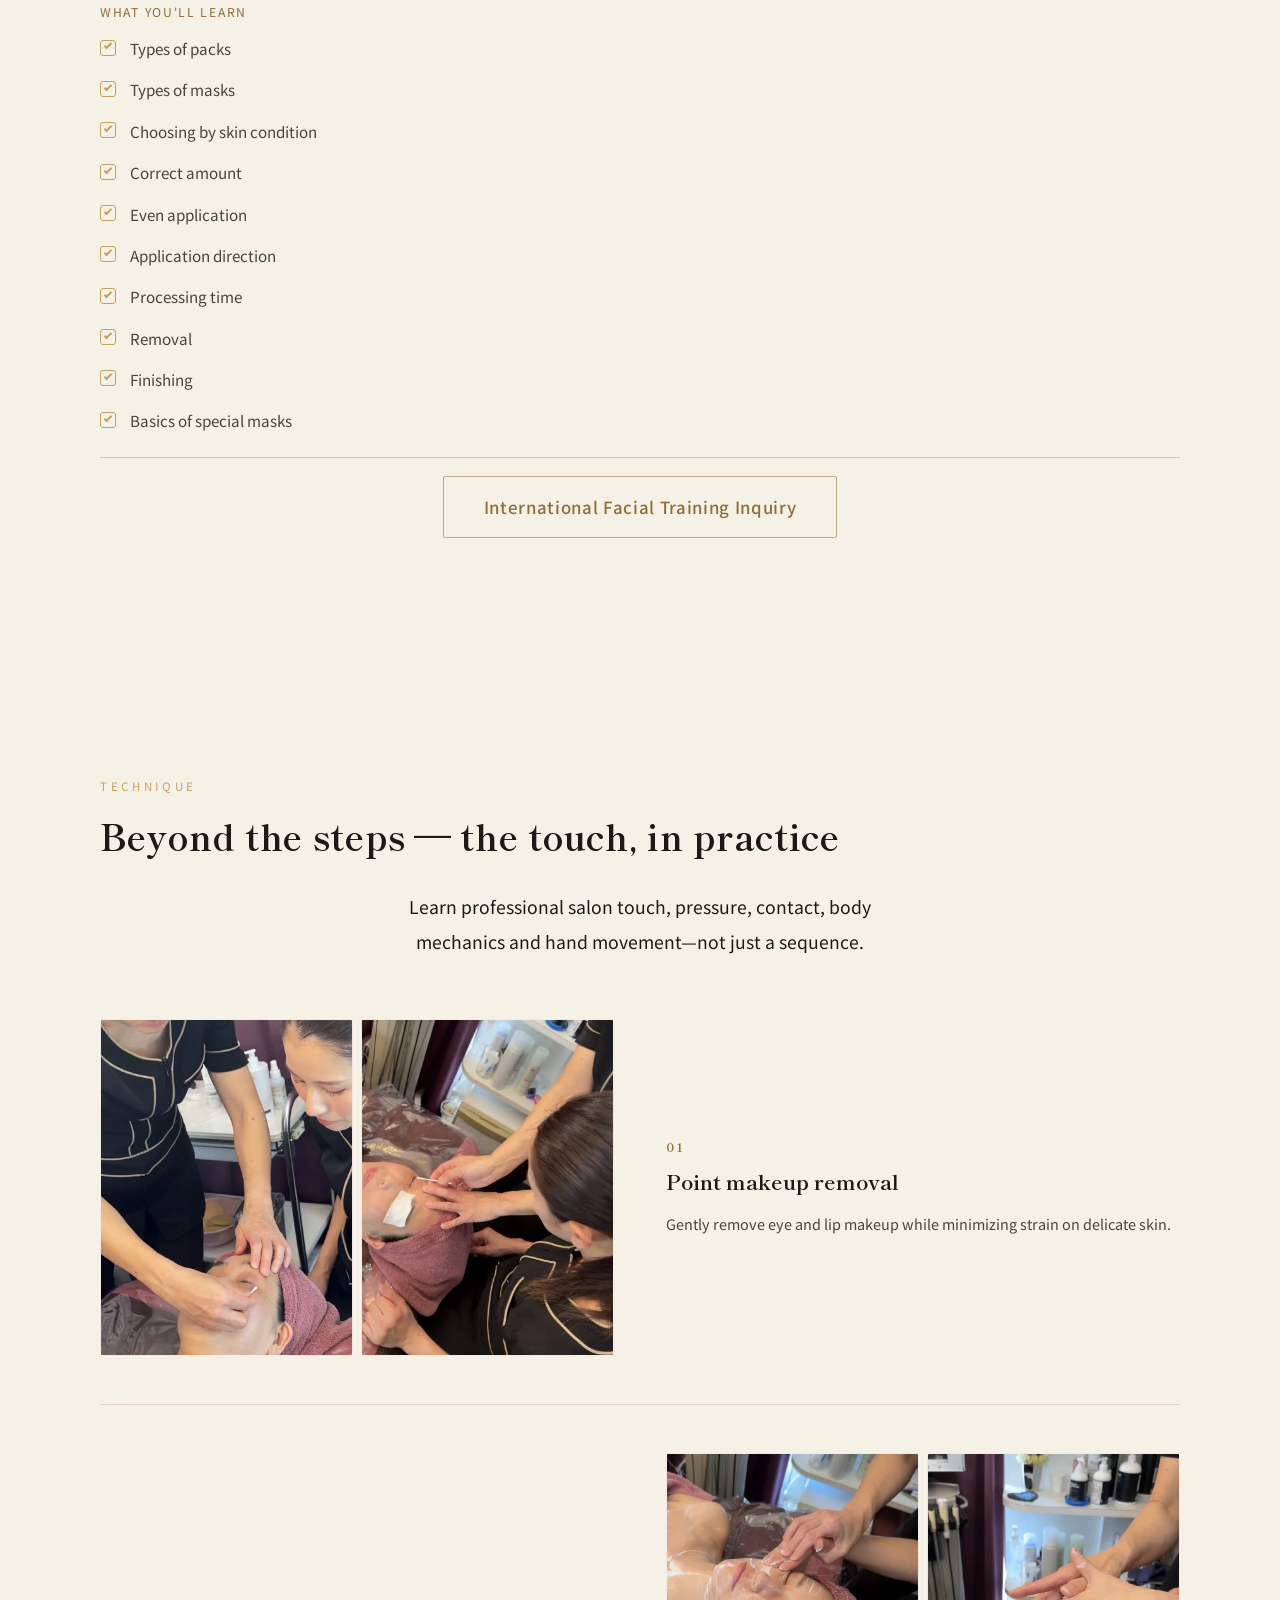
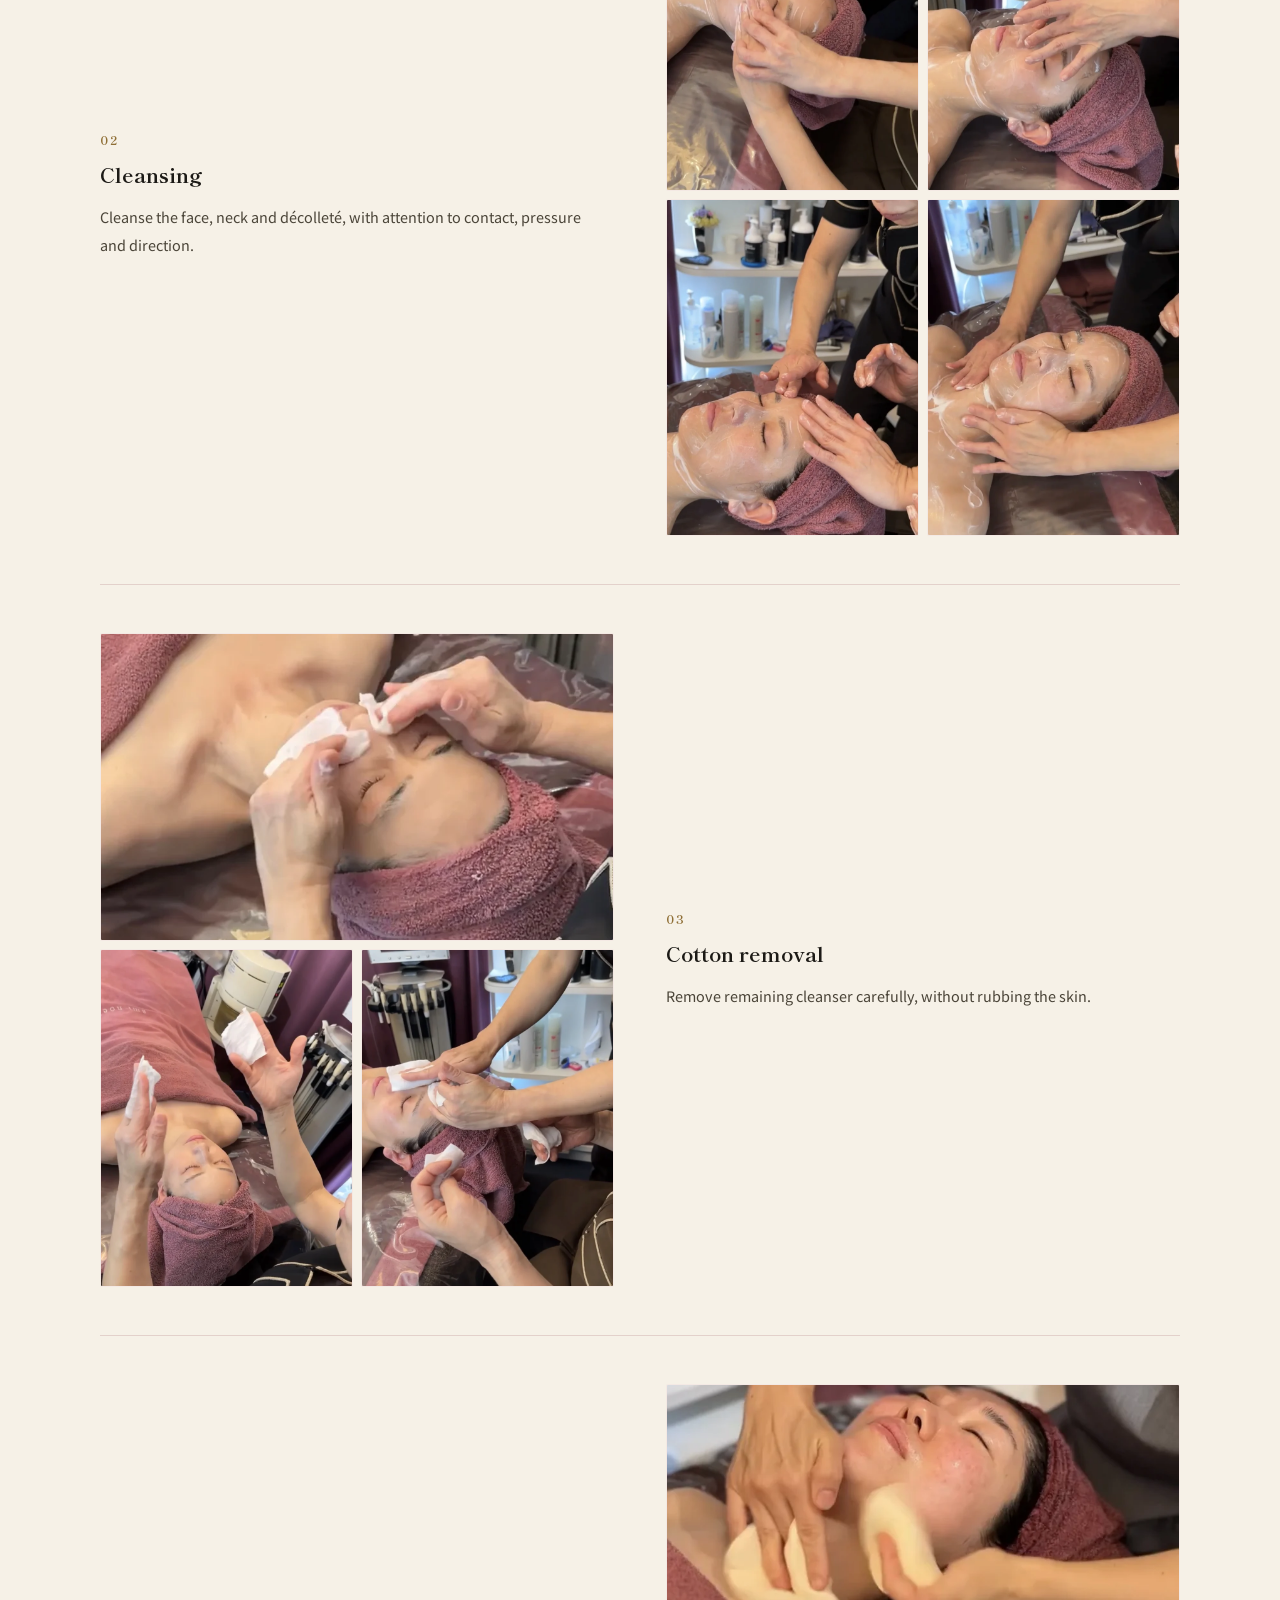
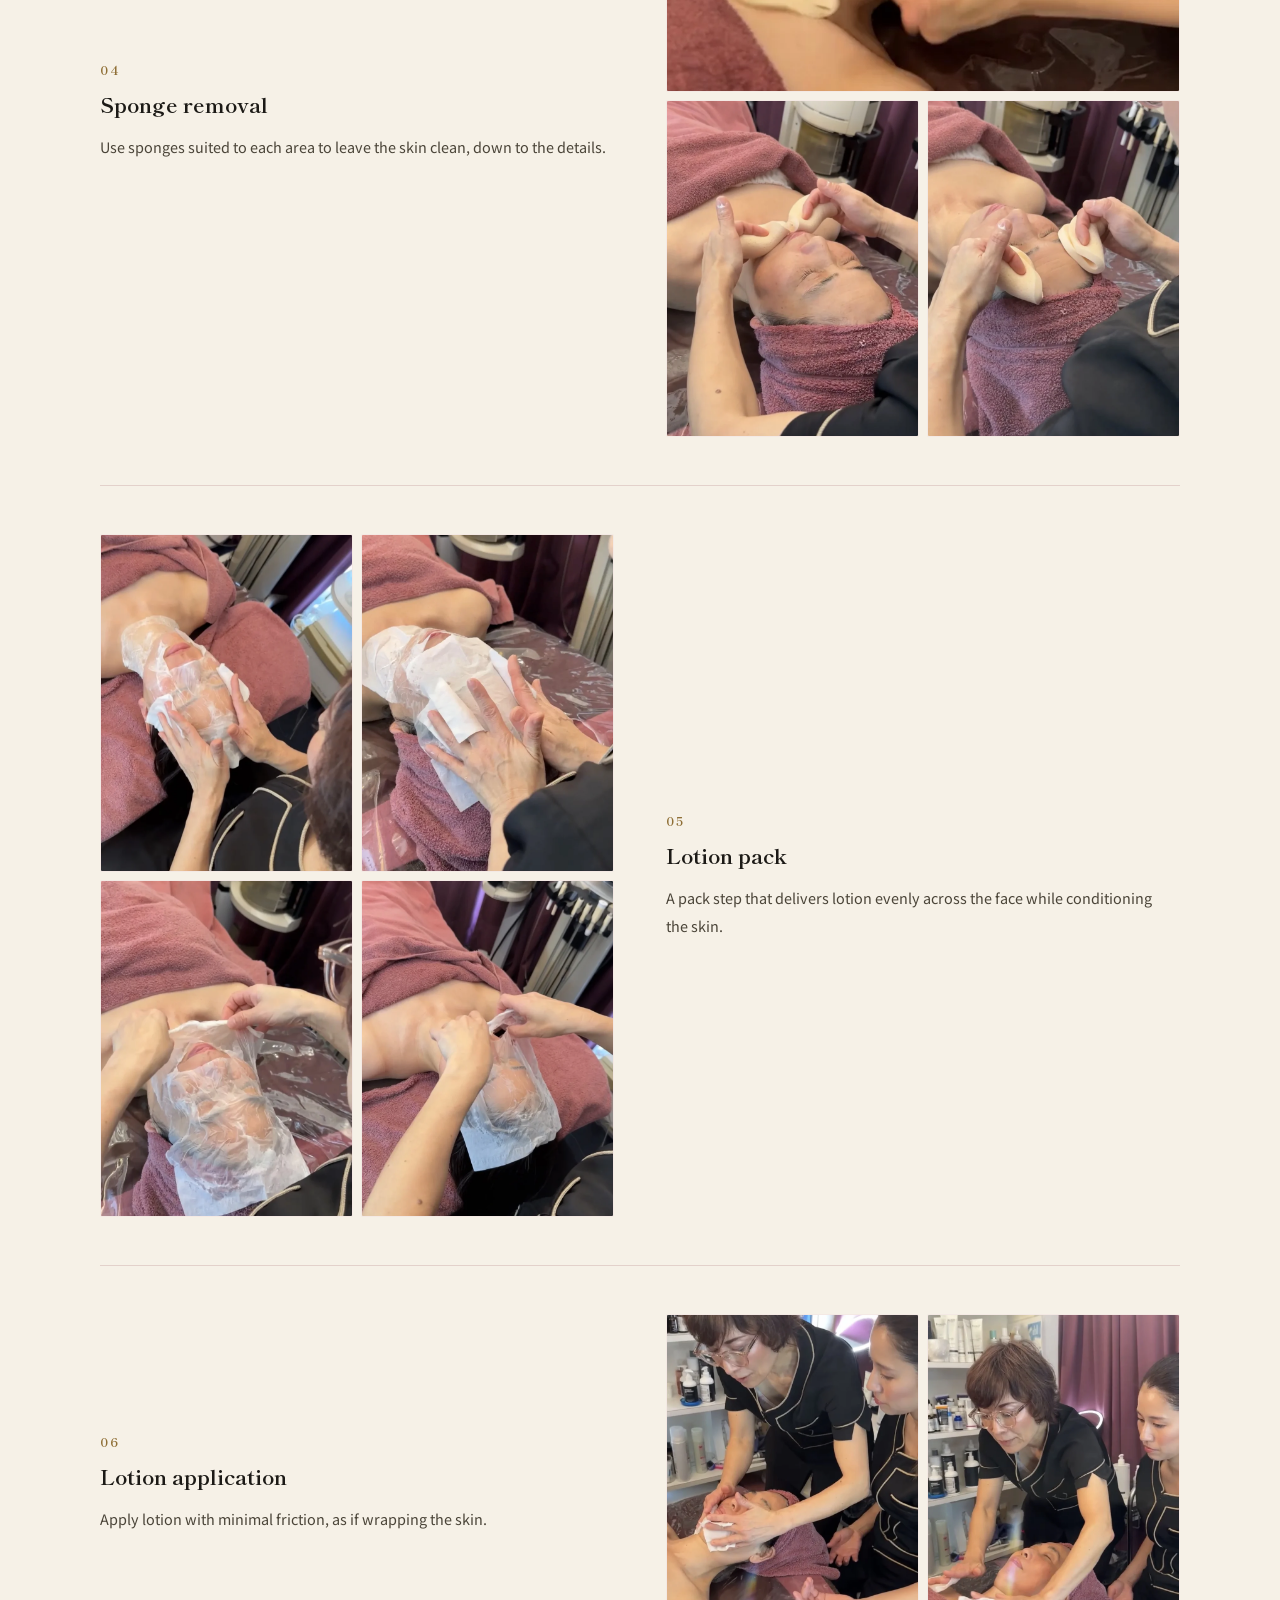
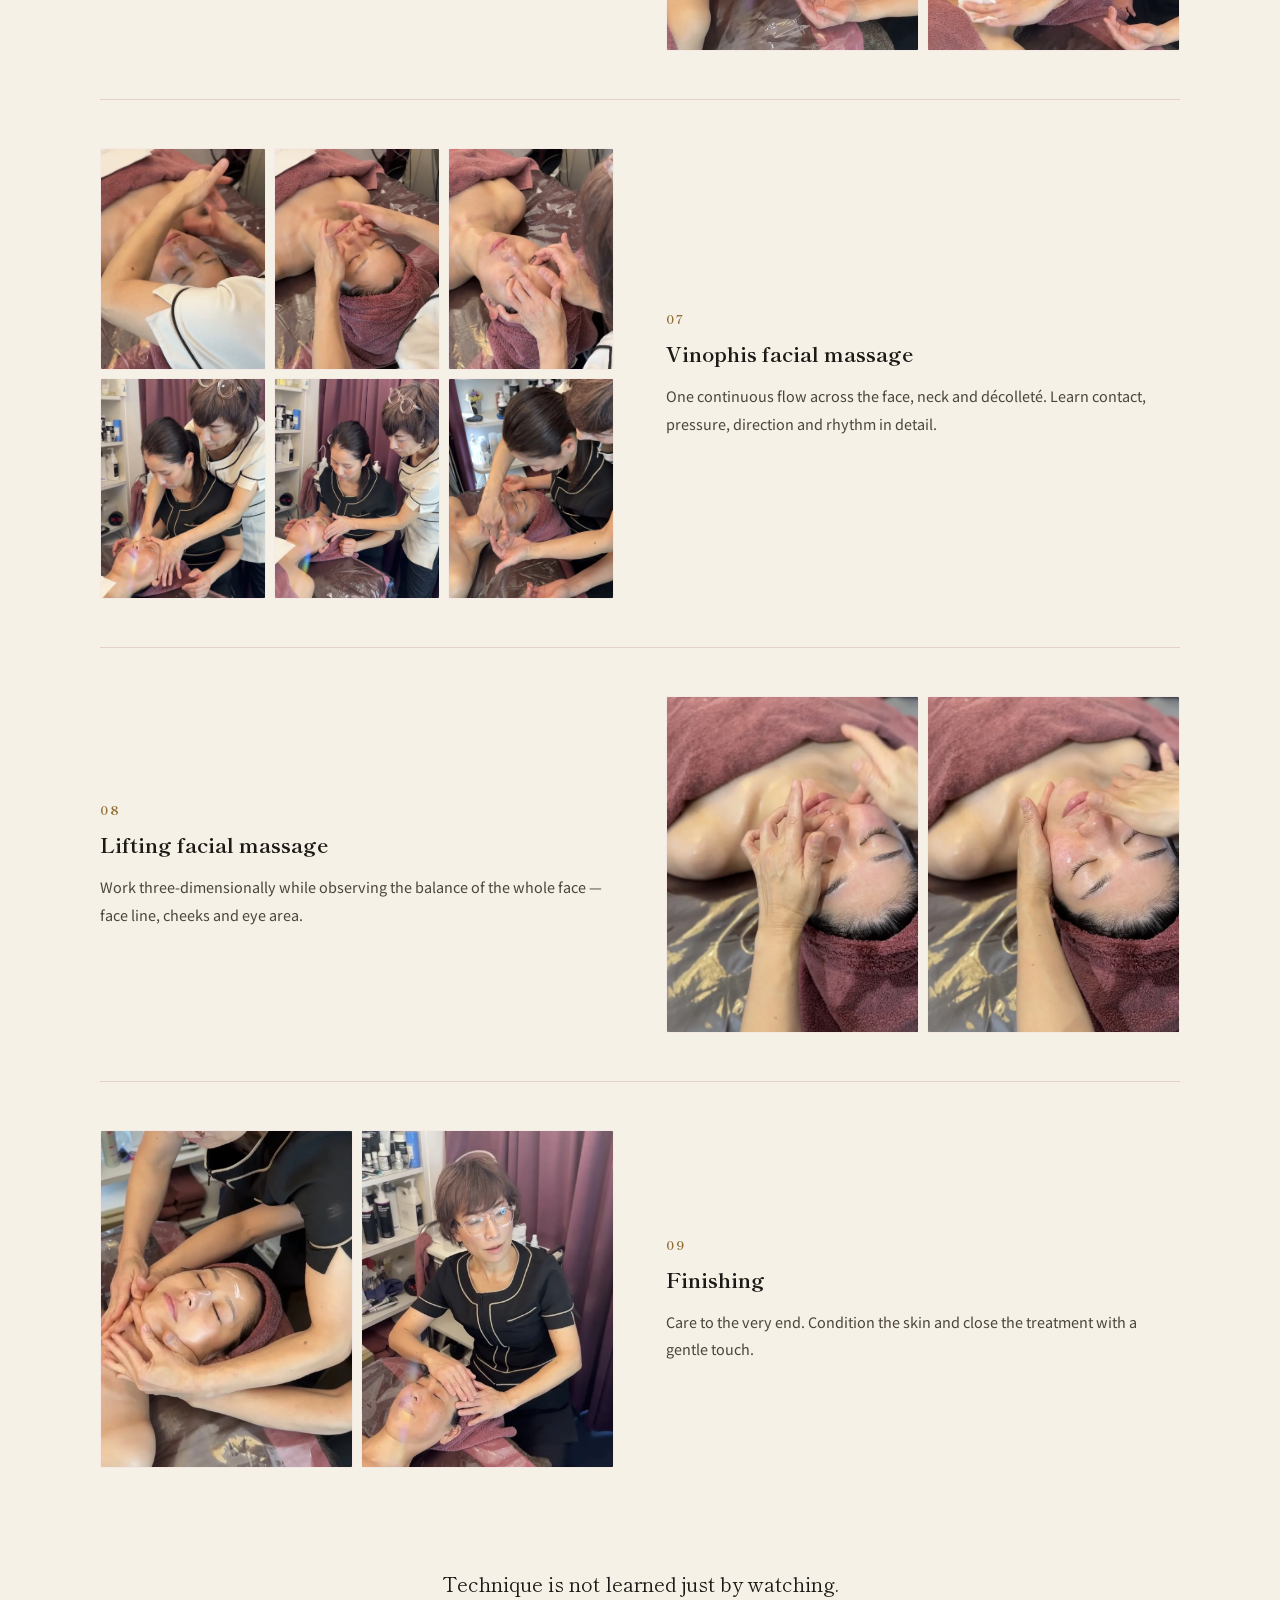
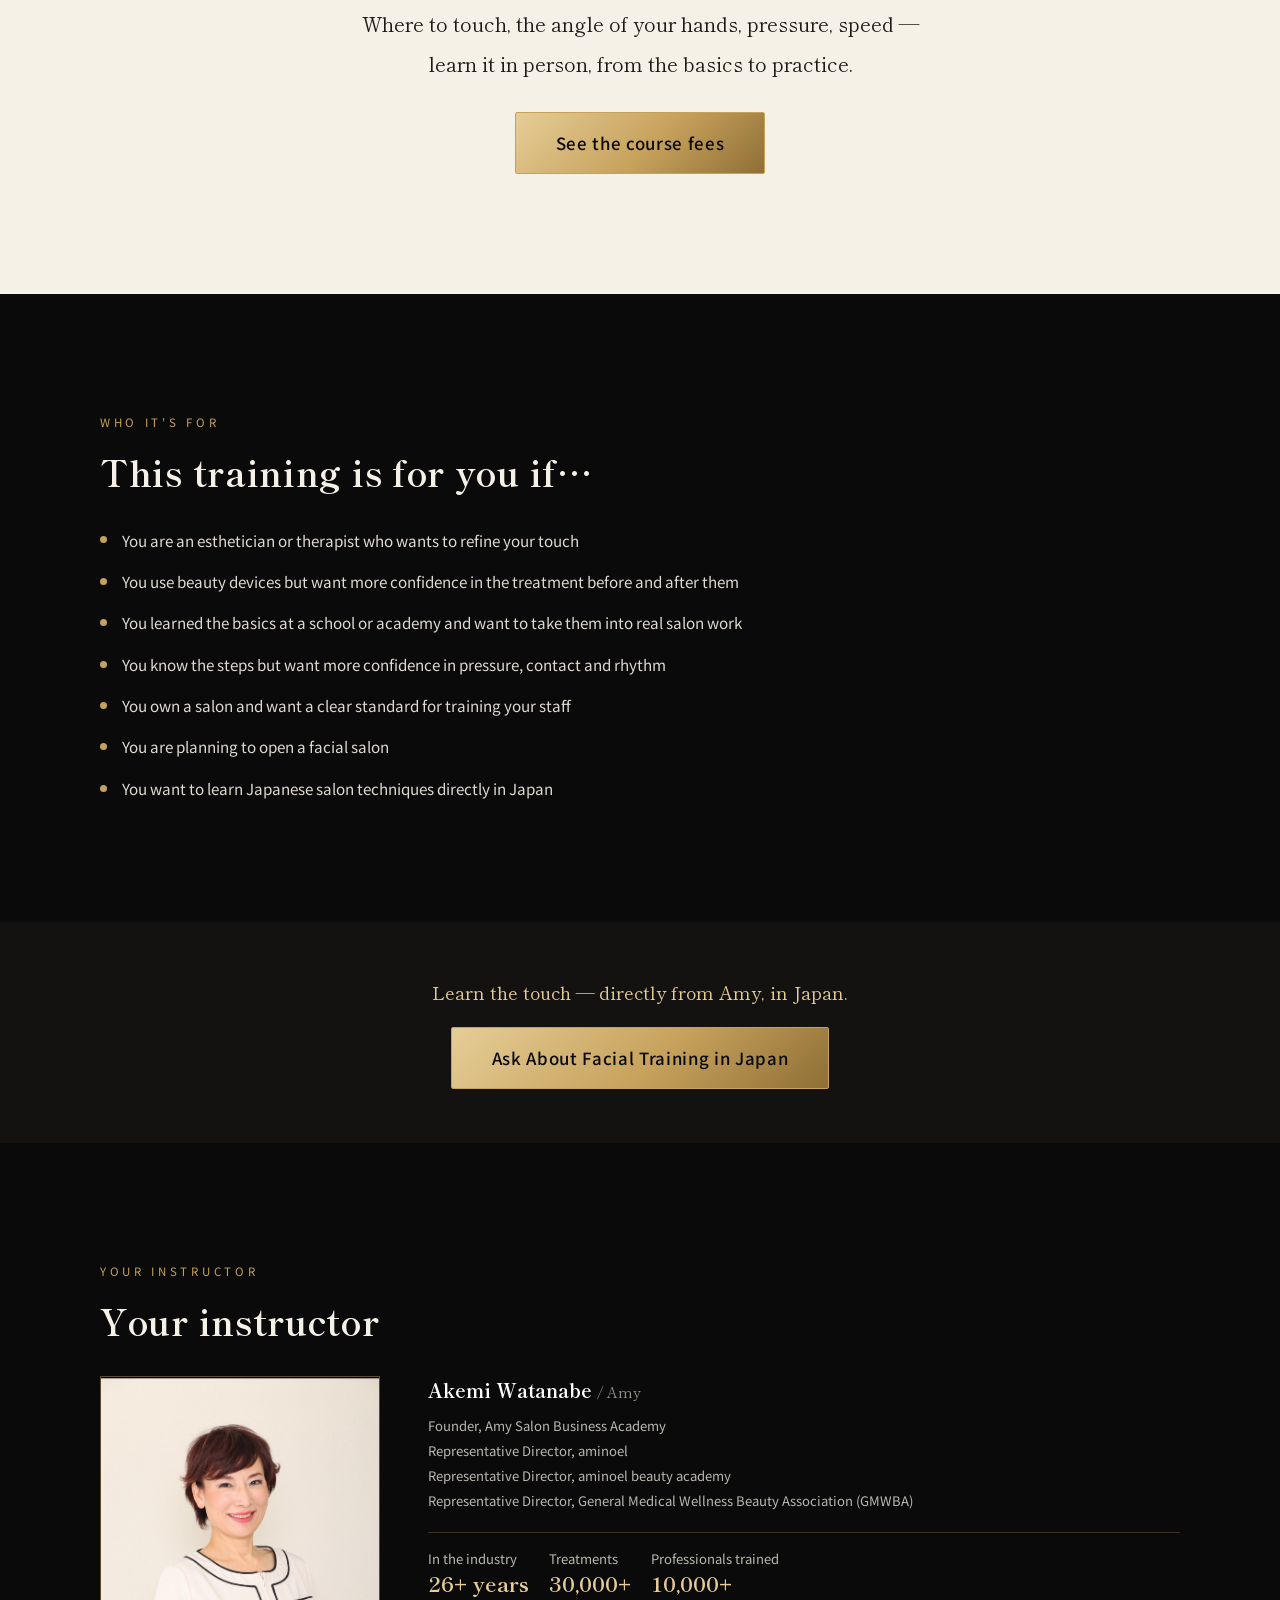
==== commit 9614182c: "英語版のファーストビューと主要訴求を更新し、ページ全体を英語表示に統一 - ファーストビュー：バッジ・サブコピー・タグ（Train in Japan 等）・補足文・CTAを指定どおりに更新 - 主要訴" ====
--- a/en/index.html
+++ b/en/index.html
@@ -43,7 +43,7 @@
   <div class="site-header__inner">
     <a href="#top" class="site-header__logo">Facial Basic &amp;<br class="sp-only"> Skill Up</a>
     <div class="site-header__actions">
-      <a href="../" class="site-header__lang" hreflang="ja" aria-label="Japanese page">JP</a>
+      <a href="../" class="site-header__lang site-header__lang--stack" hreflang="ja" aria-label="Japanese page"><span>Japanese /</span> <span lang="ja">日本語</span></a>
       <a href="#" class="btn btn--small btn--gold js-cta-intl site-header__cta site-header__cta--wrap">International Facial Training Inquiry</a>
     </div>
   </div>
@@ -54,22 +54,26 @@
   <!-- 1. Hero -->
   <section class="hero" id="top" aria-label="Introduction">
     <div class="hero__inner">
-      <p class="hero__badge">Japanese Salon Facial Training in Japan</p>
+      <p class="hero__badge">JAPANESE SALON FACIAL TRAINING IN JAPAN</p>
 
       <h1 class="hero__title">Knowing the steps is not enough.</h1>
 
       <p class="hero__lead" style="font-family:var(--font-serif);font-size:clamp(1rem,3.4vw,1.15rem);color:var(--color-gold-light);margin-bottom:22px;">
-        Learn the touch, pressure, hand contact, body movement, and salon technique that clients can feel from the very first moment.
+        Learn the touch, pressure, hand contact and body movement that clients can feel from the very first moment.
       </p>
 
       <div class="hero__tags" aria-label="Highlights">
-        <span class="hero__tag">Travel to Japan</span>
+        <span class="hero__tag">Train in Japan</span>
         <span class="hero__tag">Learn Directly from Amy</span>
         <span class="hero__tag">Japanese Salon Technique</span>
         <span class="hero__tag">International Students Welcome</span>
       </div>
 
-      <div class="hero__cta-group" style="margin-top:8px;">
+      <p class="hero__lead">
+        Go beyond the basics. Learn practical Japanese salon facial techniques directly from Amy in Japan.
+      </p>
+
+      <div class="hero__cta-group">
         <a href="#" class="btn btn--gold btn--large js-cta-intl">Ask About Facial Training in Japan</a>
       </div>
     </div>
@@ -80,9 +84,9 @@
   <section class="section section--ivory" aria-labelledby="why-japan-title">
     <div class="section__inner">
       <p class="section__eyebrow">WHY JAPAN</p>
-      <h2 class="section__title" id="why-japan-title">Come to Japan.<br>Learn it hand to hand.</h2>
+      <h2 class="section__title" id="why-japan-title">Come to Japan and learn directly from Amy.</h2>
       <div class="teach-steps teach-steps--four">
-        <div class="teach-step"><p class="teach-step__num">01</p><h3 class="teach-step__title">Travel to Japan</h3><p class="teach-step__text">Training is held in person in Japan.</p></div>
+        <div class="teach-step"><p class="teach-step__num">01</p><h3 class="teach-step__title">Train in Japan</h3><p class="teach-step__text">Training is held in person in Japan.</p></div>
         <div class="teach-step"><p class="teach-step__num">02</p><h3 class="teach-step__title">Learn directly from Amy</h3><p class="teach-step__text">Amy checks your hands during practice and corrects them on the spot — guiding your hands directly when needed.</p></div>
         <div class="teach-step"><p class="teach-step__num">03</p><h3 class="teach-step__title">Japanese salon technique</h3><p class="teach-step__text">Learn practical facial techniques built through more than 26 years of real salon work.</p></div>
         <div class="teach-step"><p class="teach-step__num">04</p><h3 class="teach-step__title">International students welcome</h3><p class="teach-step__text">Professionals from outside Japan are welcome. Please contact us in advance regarding language support and training arrangements.</p></div>
@@ -94,9 +98,10 @@
   <section class="section section--dark" aria-labelledby="beyond-title">
     <div class="section__inner">
       <p class="section__eyebrow">BEYOND THE BASICS</p>
-      <h2 class="section__title" id="beyond-title">The basics matter.<br>The salon asks for what comes next.</h2>
-      <p class="section__text">Steps and theory are the foundation of every facialist.</p>
-      <p class="section__text">But in the salon, clients don't feel your steps — they feel your touch. The reassurance of the first contact. Palms that stay close to the skin. Pressure that moves in the right direction. Movements that flow without a break.</p>
+      <h2 class="section__title" id="beyond-title">Beauty school teaches the basics.<br>Salon work requires more.</h2>
+      <p class="section__lead">Clients can feel your skill from the very first touch.</p>
+      <p class="section__text">Steps and theory are an essential foundation for every facialist — and they matter. What you learned at school is the starting point.</p>
+      <p class="section__text">But in the salon, clients don't judge your steps — they feel your touch. Within seconds, they can tell whether your hands are confident or unsure. The reassurance of the first contact. Palms that stay close to the skin. Pressure that moves in the right direction. Movements that flow without a break.</p>
       <p class="section__text">The same routine can feel completely different, depending on how you touch.</p>
       <div class="biz-grid biz-grid--two">
         <div class="biz-card">
@@ -119,7 +124,7 @@
           </ul>
         </div>
       </div>
-      <p class="section__closing">Build on your basics with a touch clients can feel from the very first second.</p>
+      <p class="section__closing">Go beyond what you learned at school, and build the salon technique clients can feel.</p>
     </div>
   </section>
 
@@ -128,9 +133,10 @@
     <div class="section__inner">
       <p class="section__eyebrow">FOR DEVICE USERS</p>
       <h2 class="section__title" id="device-title">You bought the device.<br>But are you confident in your hands?</h2>
+      <p class="section__lead">For therapists who own beauty devices but want to strengthen their fundamental facial techniques.</p>
       <p class="section__text">
-        Advanced beauty devices can be powerful tools.<br>
-        But before the device touches the skin, your hands do.
+        Advanced beauty devices can be powerful tools. But owning a device does not make a facial complete.<br>
+        Before the device touches the skin, your hands do.
       </p>
       <p class="section__text">Cleansing, cotton work, towel work, first touch, pressure, contact, transitions and hand release all shape the client's experience.</p>
       <p class="section__closing">At aminoel, you learn the essential salon techniques that support every advanced facial treatment.</p>
@@ -320,7 +326,7 @@
       <p class="section__eyebrow">TECHNIQUE</p>
       <h2 class="section__title" id="process-title">Beyond the steps — the touch, in practice</h2>
       <p class="section__lead process-lead-copy">
-        You won't just memorize the sequence. You'll practice the first touch, full-palm contact, pressure direction and transitions.
+        Learn professional salon touch, pressure, contact, body mechanics and hand movement—not just a sequence.
       </p>
 
       <div class="process-list">
@@ -729,9 +735,9 @@
   <!-- 15. Final CTA -->
   <section class="section section--dark-2 section--final" aria-labelledby="final-title">
     <div class="section__inner">
-      <h2 class="section__title" id="final-title">Knowing the steps is not enough.<br>Learn the touch clients can feel from the very first second.</h2>
+      <h2 class="section__title" id="final-title">Knowing the steps is not enough.<br>Come to Japan and learn directly from Amy.</h2>
       <p class="section__lead" style="max-width:780px;">
-        Go beyond the basics. Learn practical Japanese salon techniques directly from Amy in Japan.<br>
+        Clients can feel your skill from the very first touch. Build salon technique you can use with real clients.<br>
         Not sure which step is right for you? Ask us first.
       </p>
       <div class="hero__cta-group">
@@ -747,7 +753,7 @@
     <p class="site-footer__logo">Facial Basic &amp; Skill Up</p>
     <p>&copy; <span id="js-year">2026</span> Facial Basic &amp; Skill Up</p>
     <p class="site-footer__note">Organized by Amy Salon Business Academy</p>
-    <p class="site-footer__note"><a href="../" class="lang-link" hreflang="ja">Japanese page</a></p>
+    <p class="site-footer__note"><a href="../" class="lang-link" hreflang="ja">Japanese / <span lang="ja">日本語</span></a></p>
   </div>
 </footer>
 
--- a/css/style.css
+++ b/css/style.css
@@ -1357,3 +1357,20 @@
 .section--ivory .lang-link:hover,
 .section--ivory .lang-link:focus-visible { color: var(--color-ink); }
 .gmwba-intro .lang-link { font-size: 0.85rem; }
+
+/* 英語版ヘッダー：日本語ページへの切替（Japanese / 日本語）をスマホでは2段表示 */
+html[lang="en"] .site-header__logo { white-space: nowrap; }
+@media (max-width: 768px) {
+  .site-header__lang--stack {
+    display: flex;
+    flex-direction: column;
+    align-items: center;
+    font-size: 0.72rem;
+    line-height: 1.35;
+    letter-spacing: 0;
+    border-bottom: none;
+    padding: 0;
+  }
+  .site-header__lang--stack span:last-child { border-bottom: 1px solid rgba(198, 161, 91, 0.5); }
+  .site-header__cta--wrap { max-width: 140px; padding: 6px 8px; font-size: 0.72rem; letter-spacing: 0.01em; }
+}
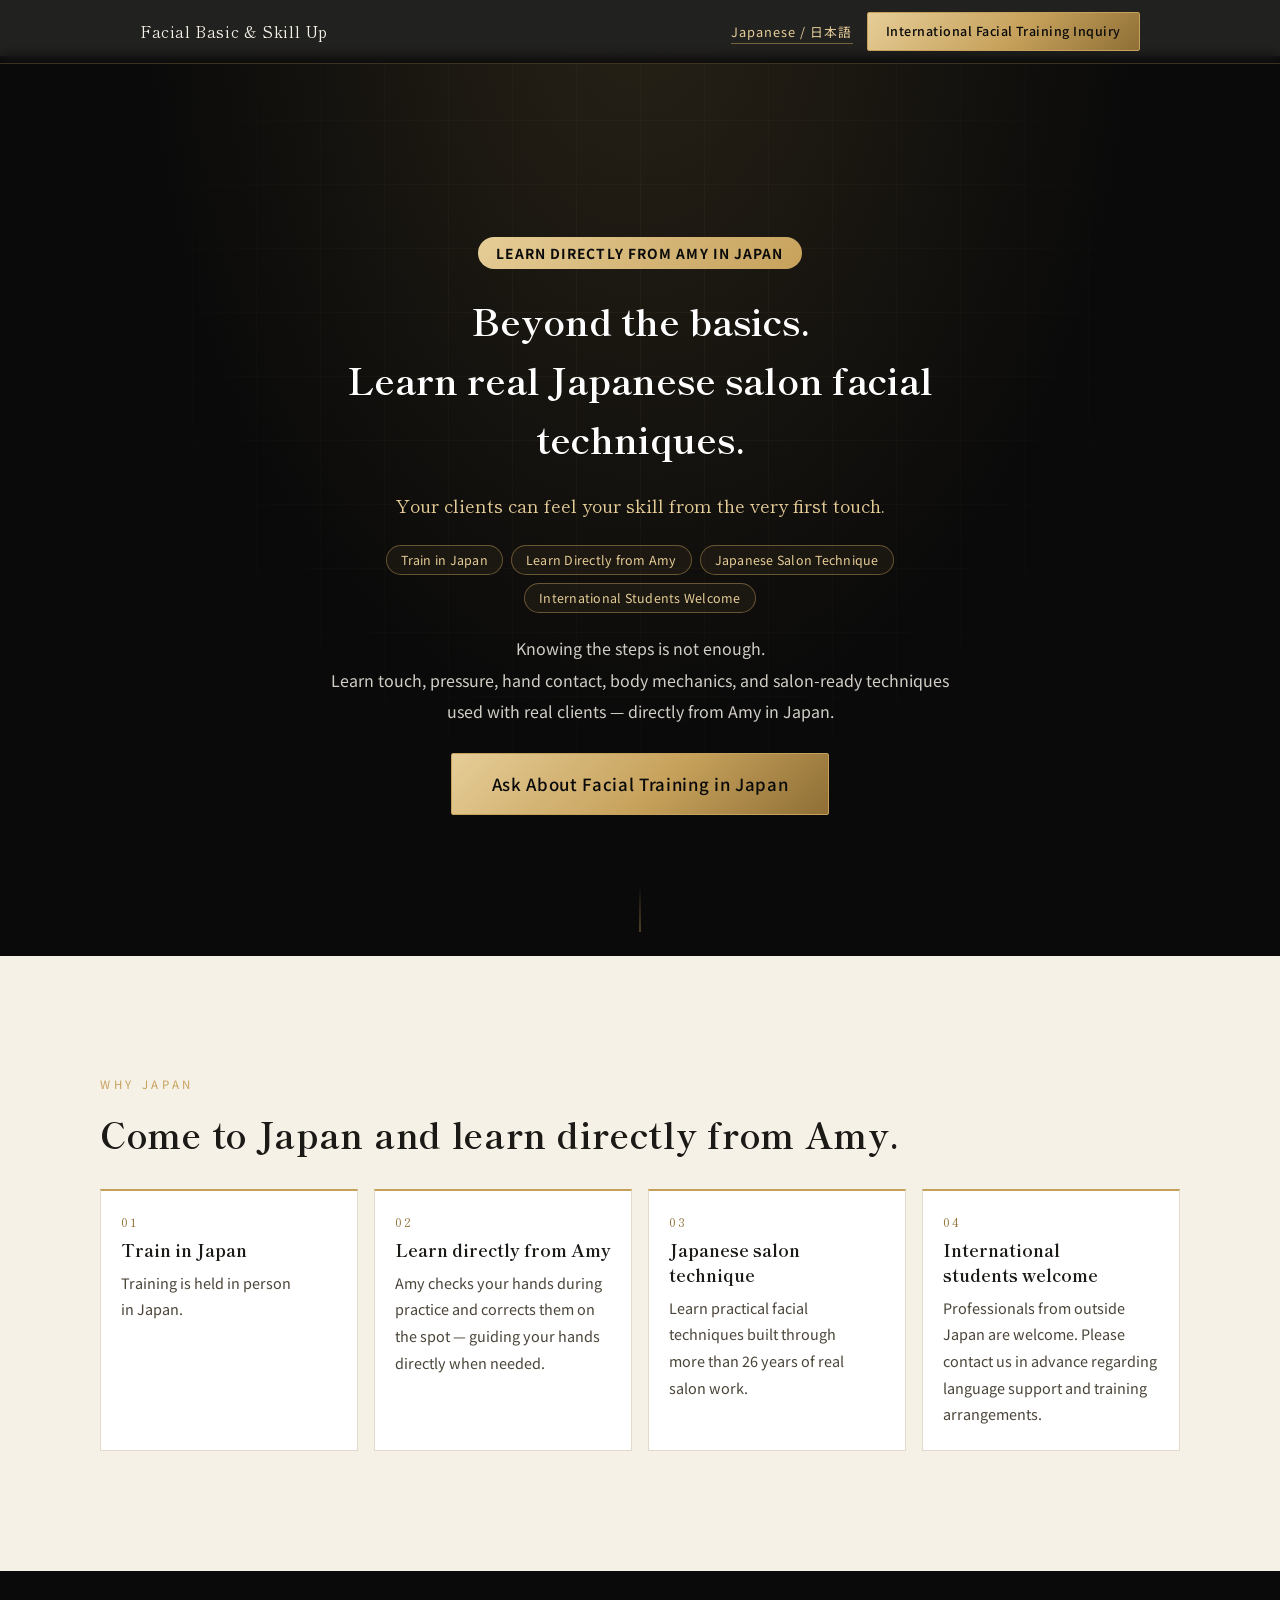
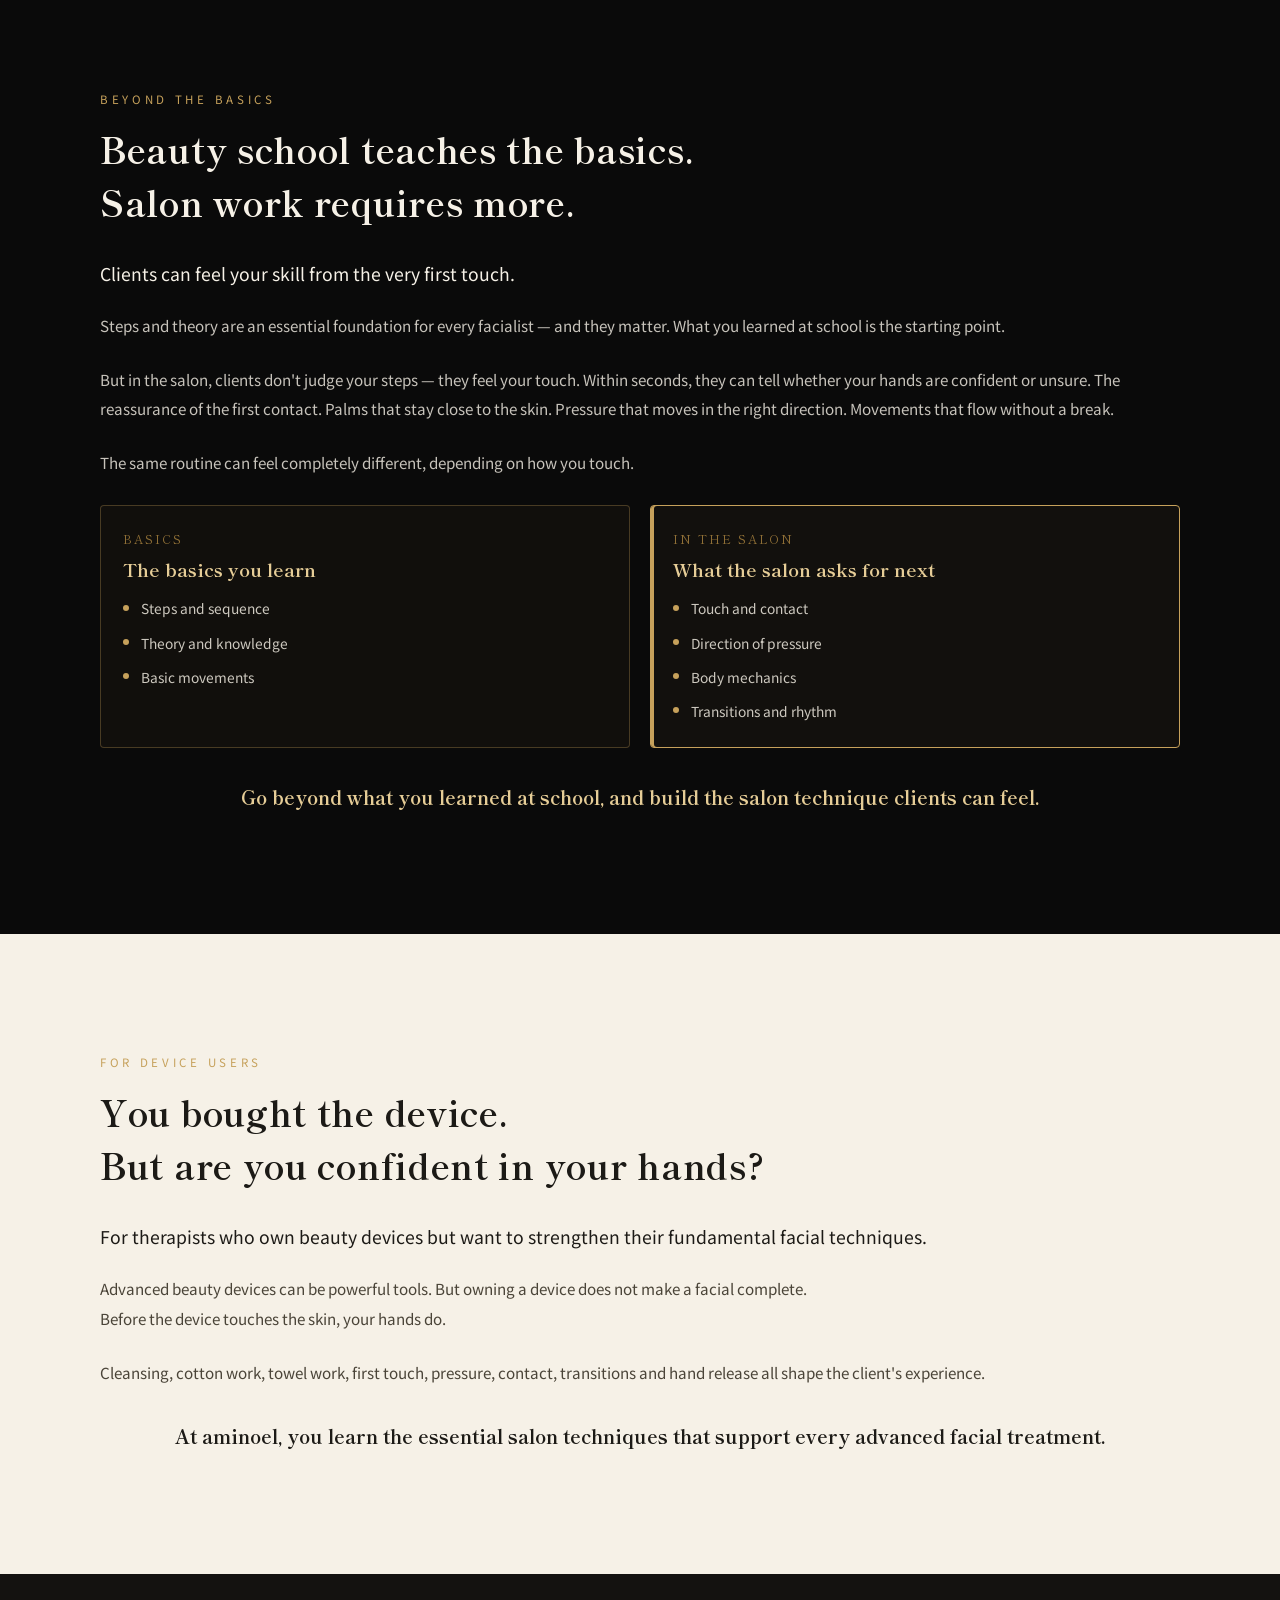
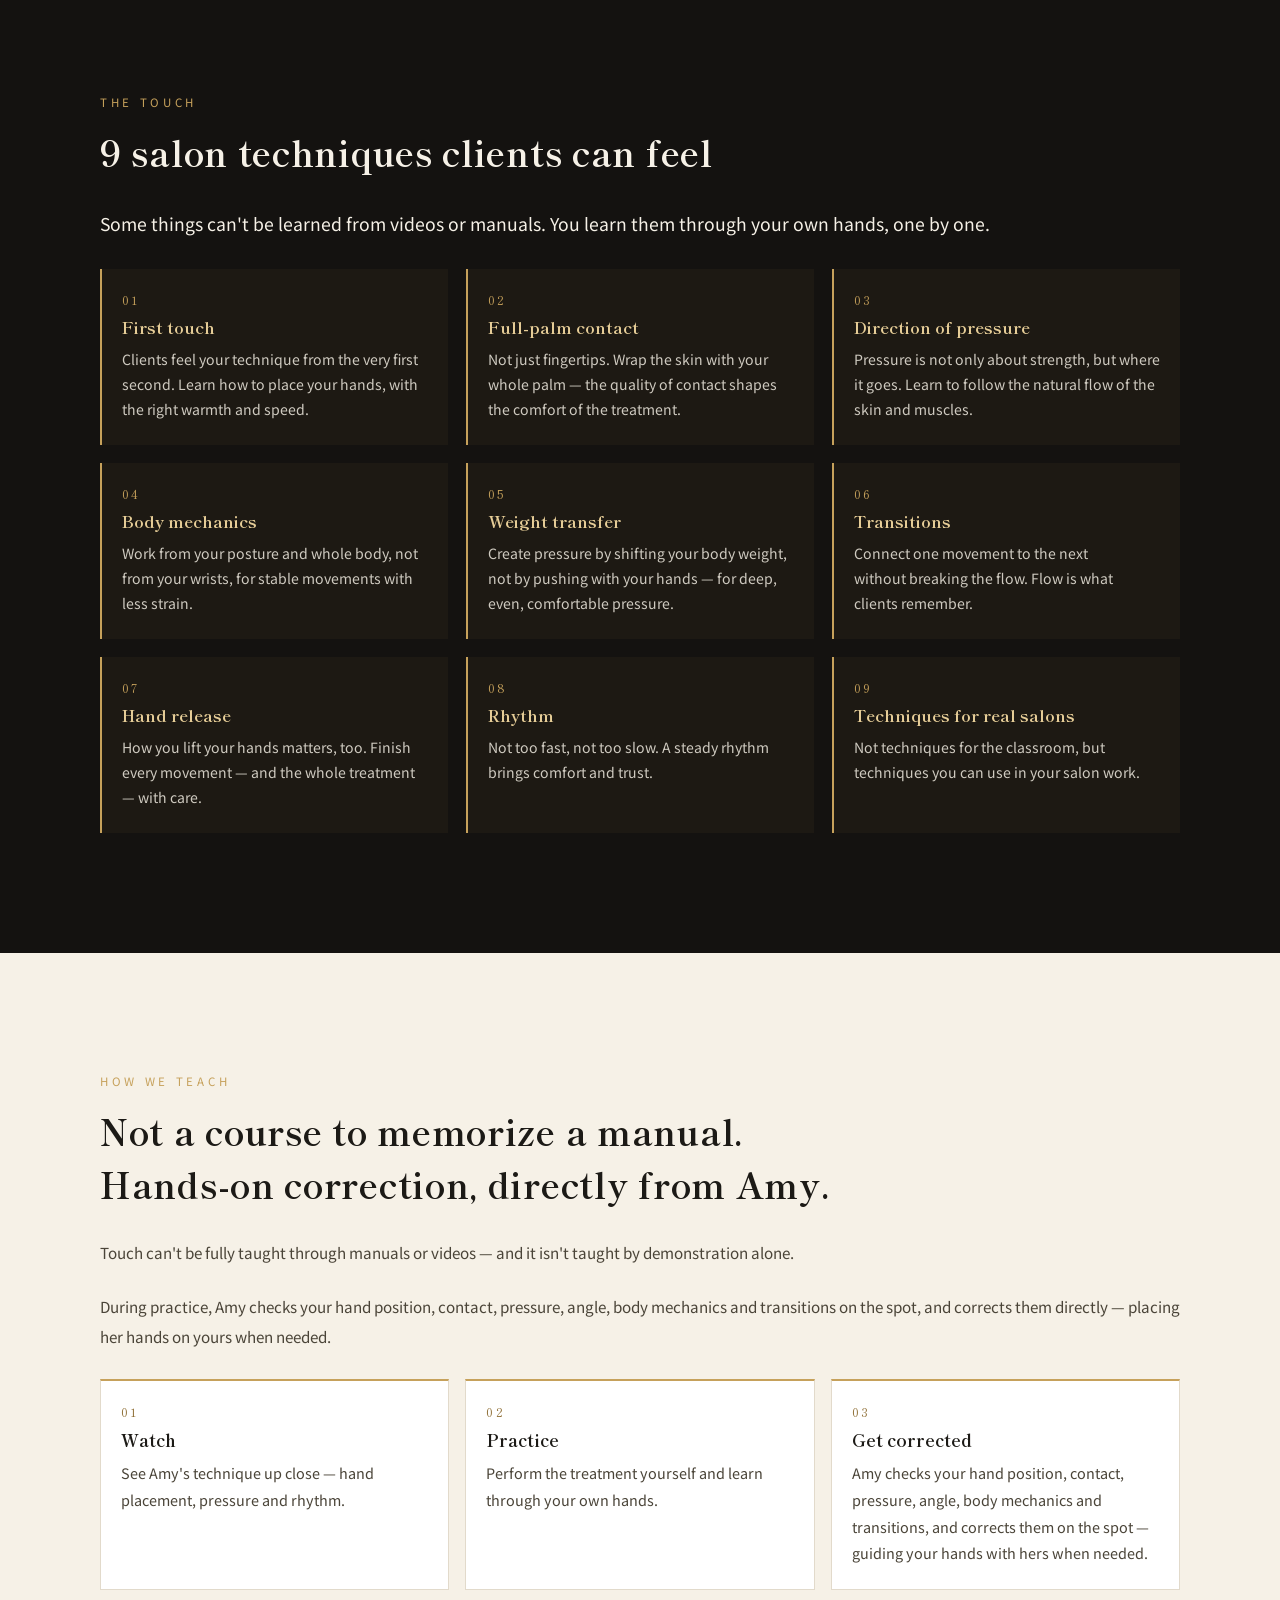
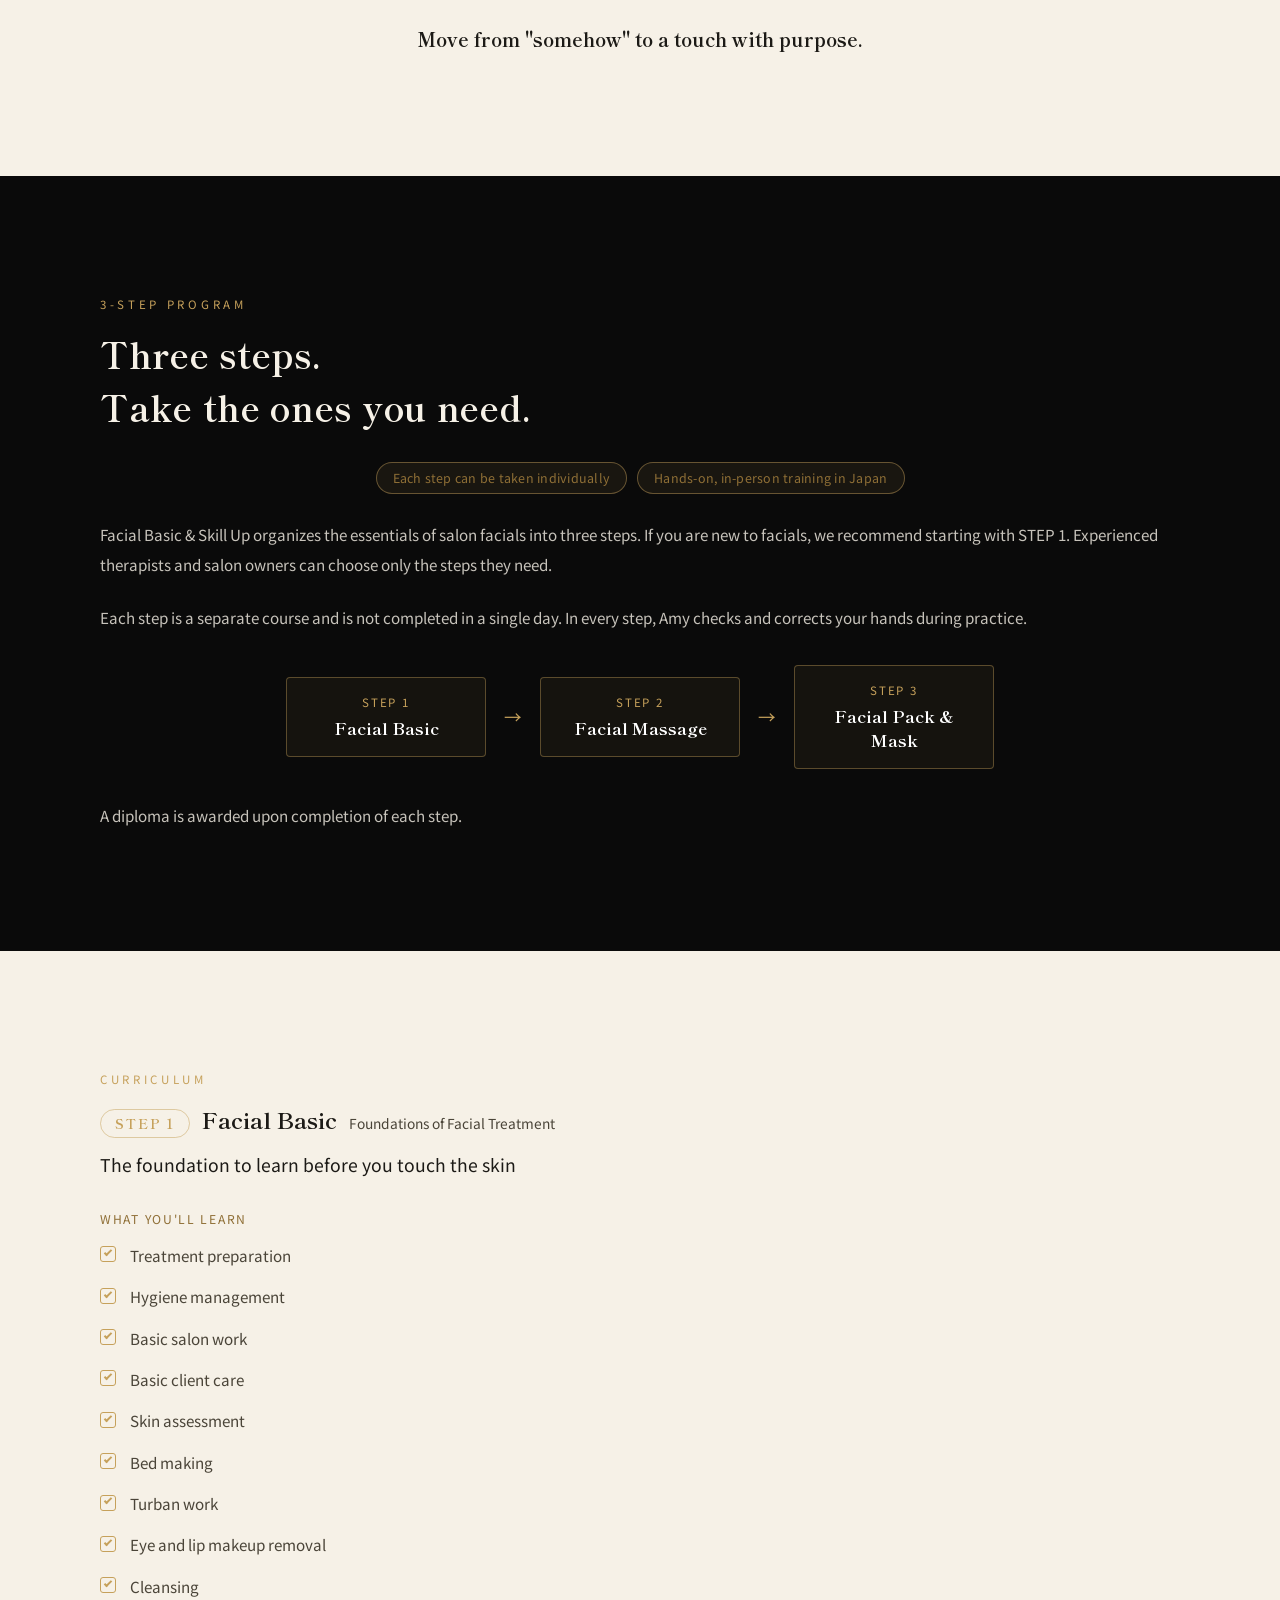
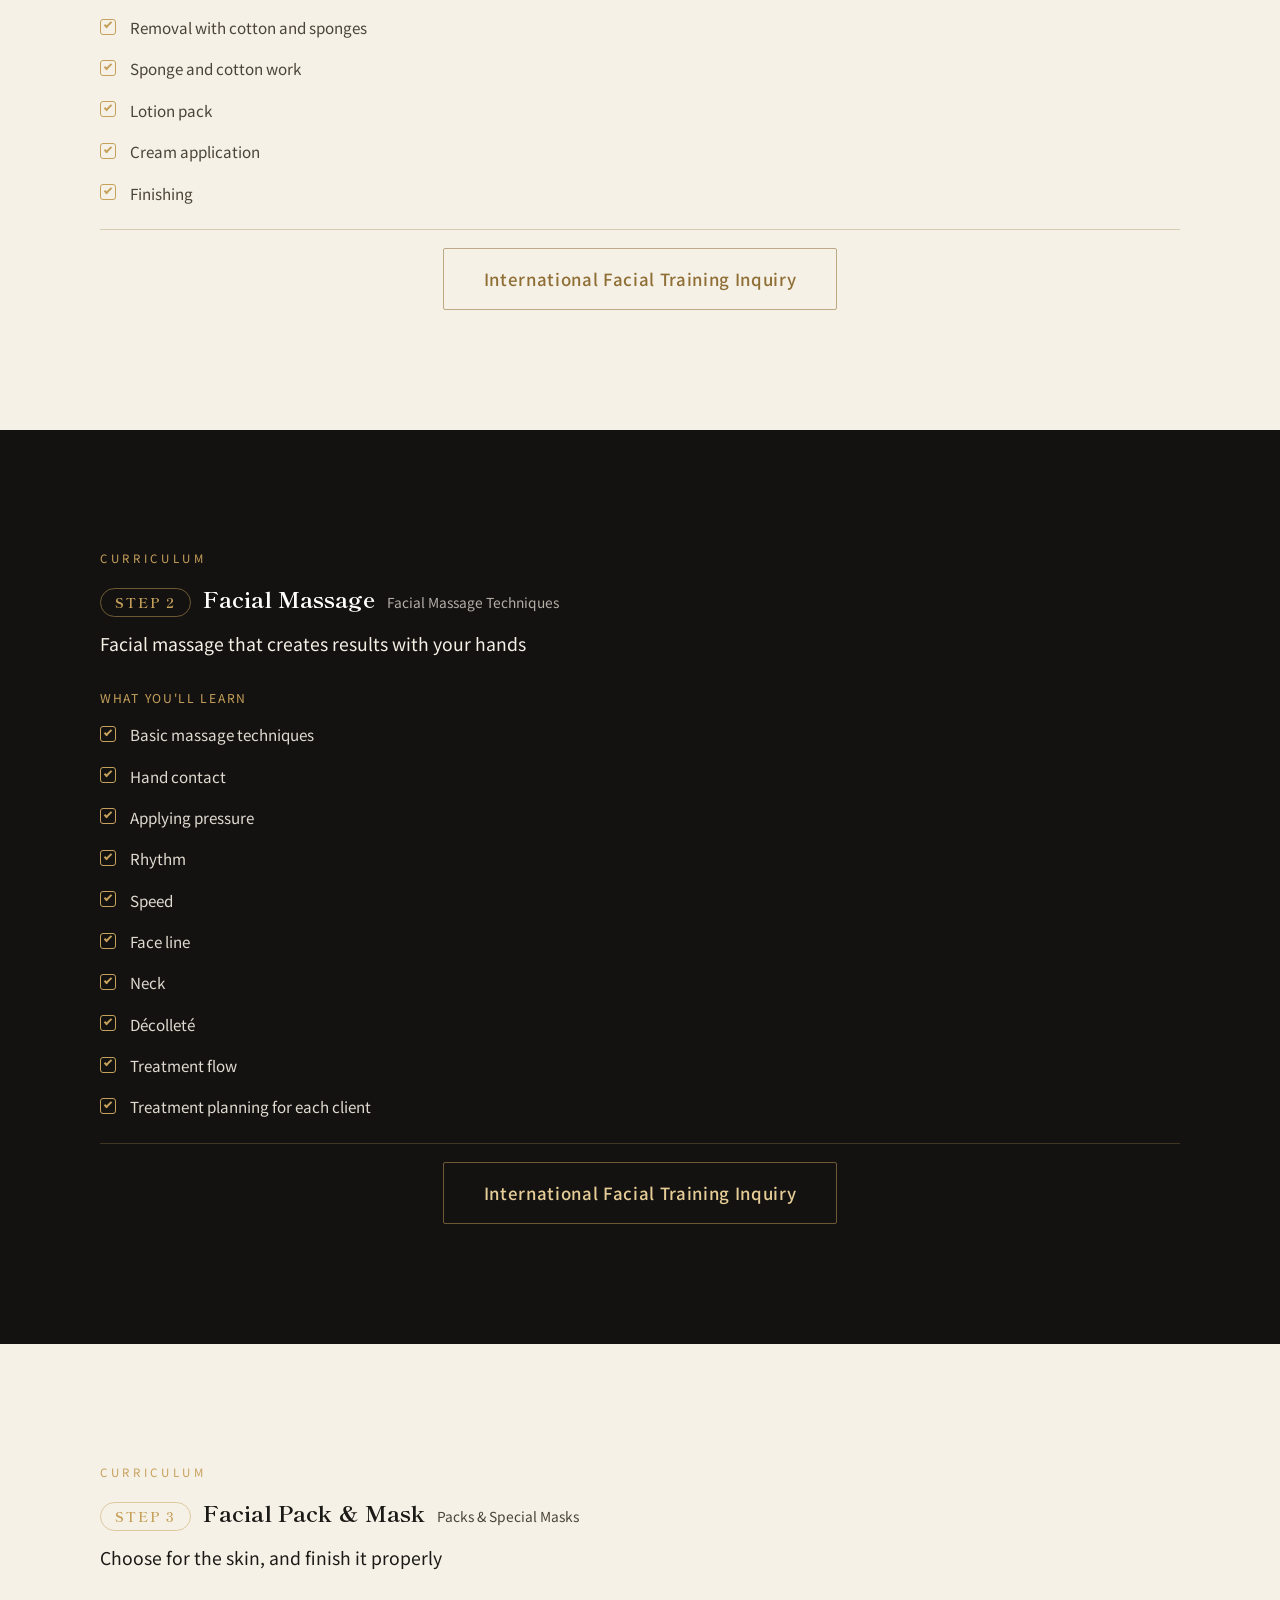
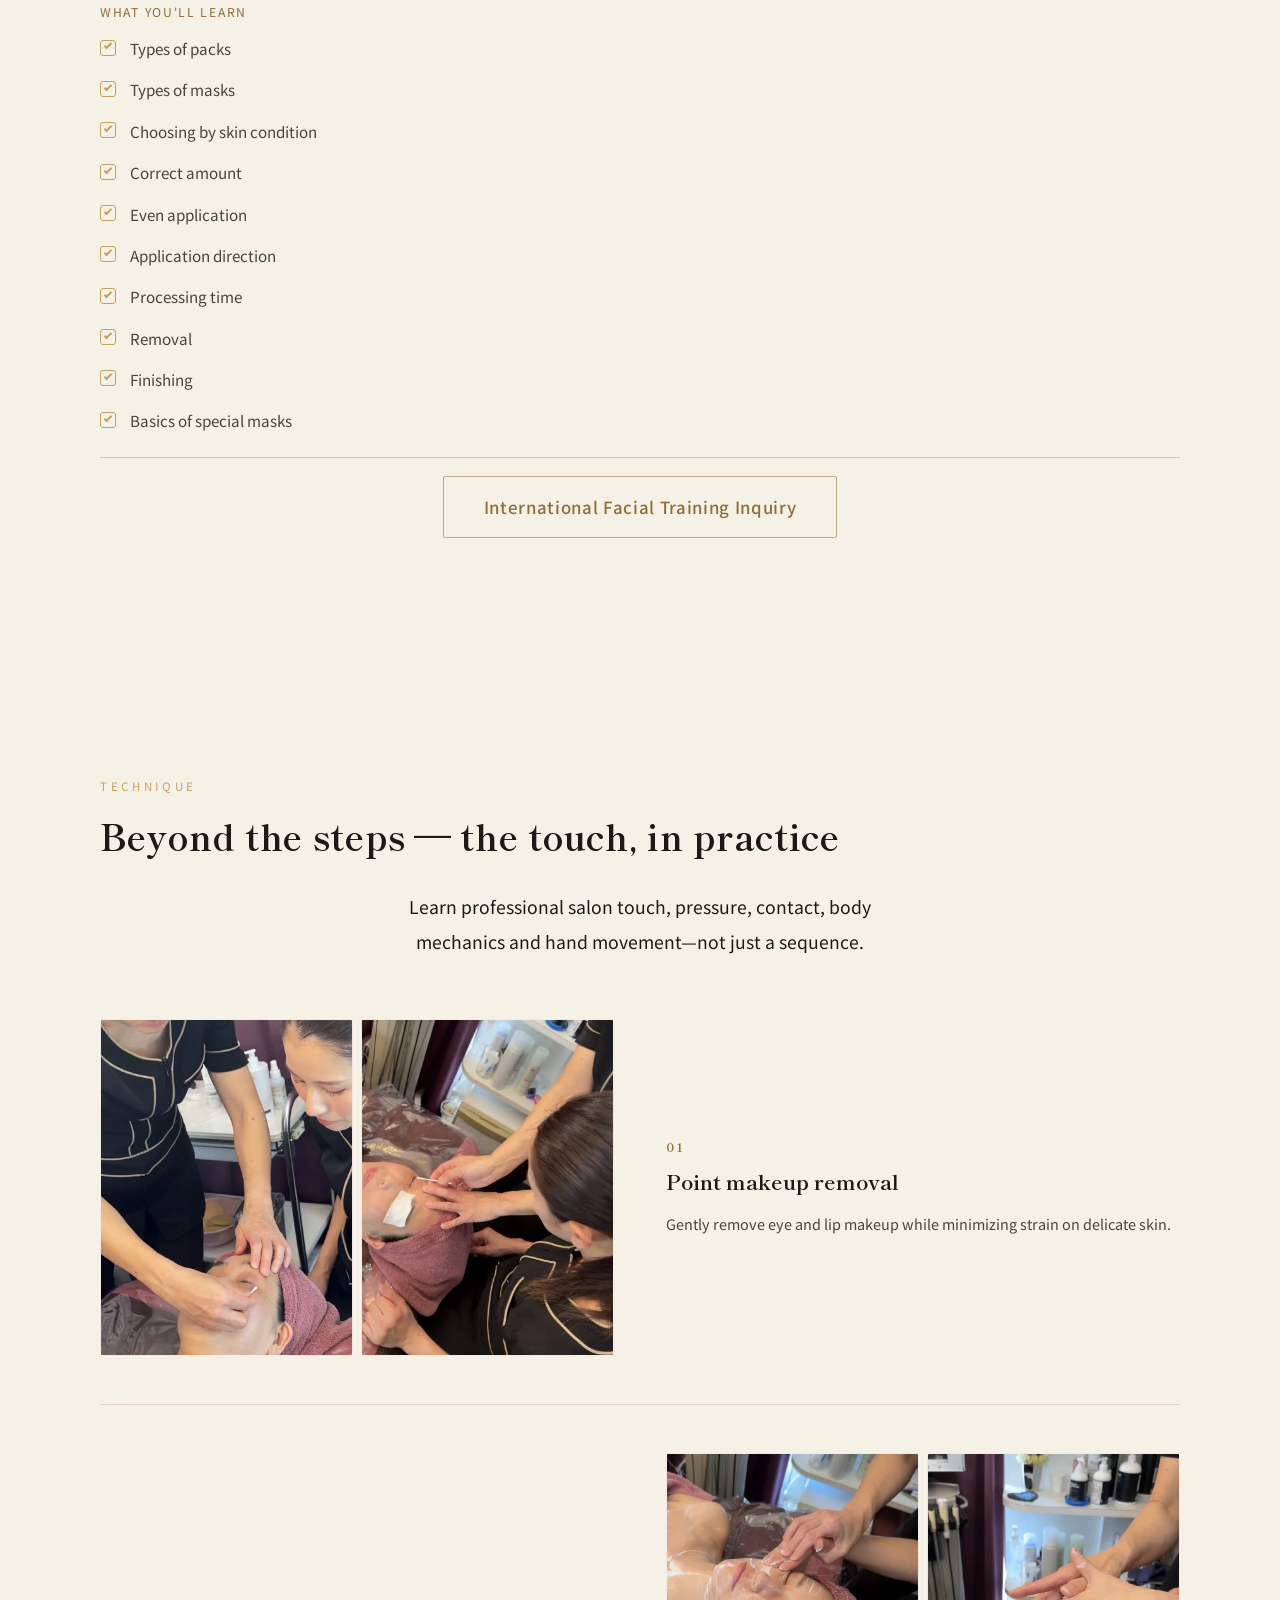
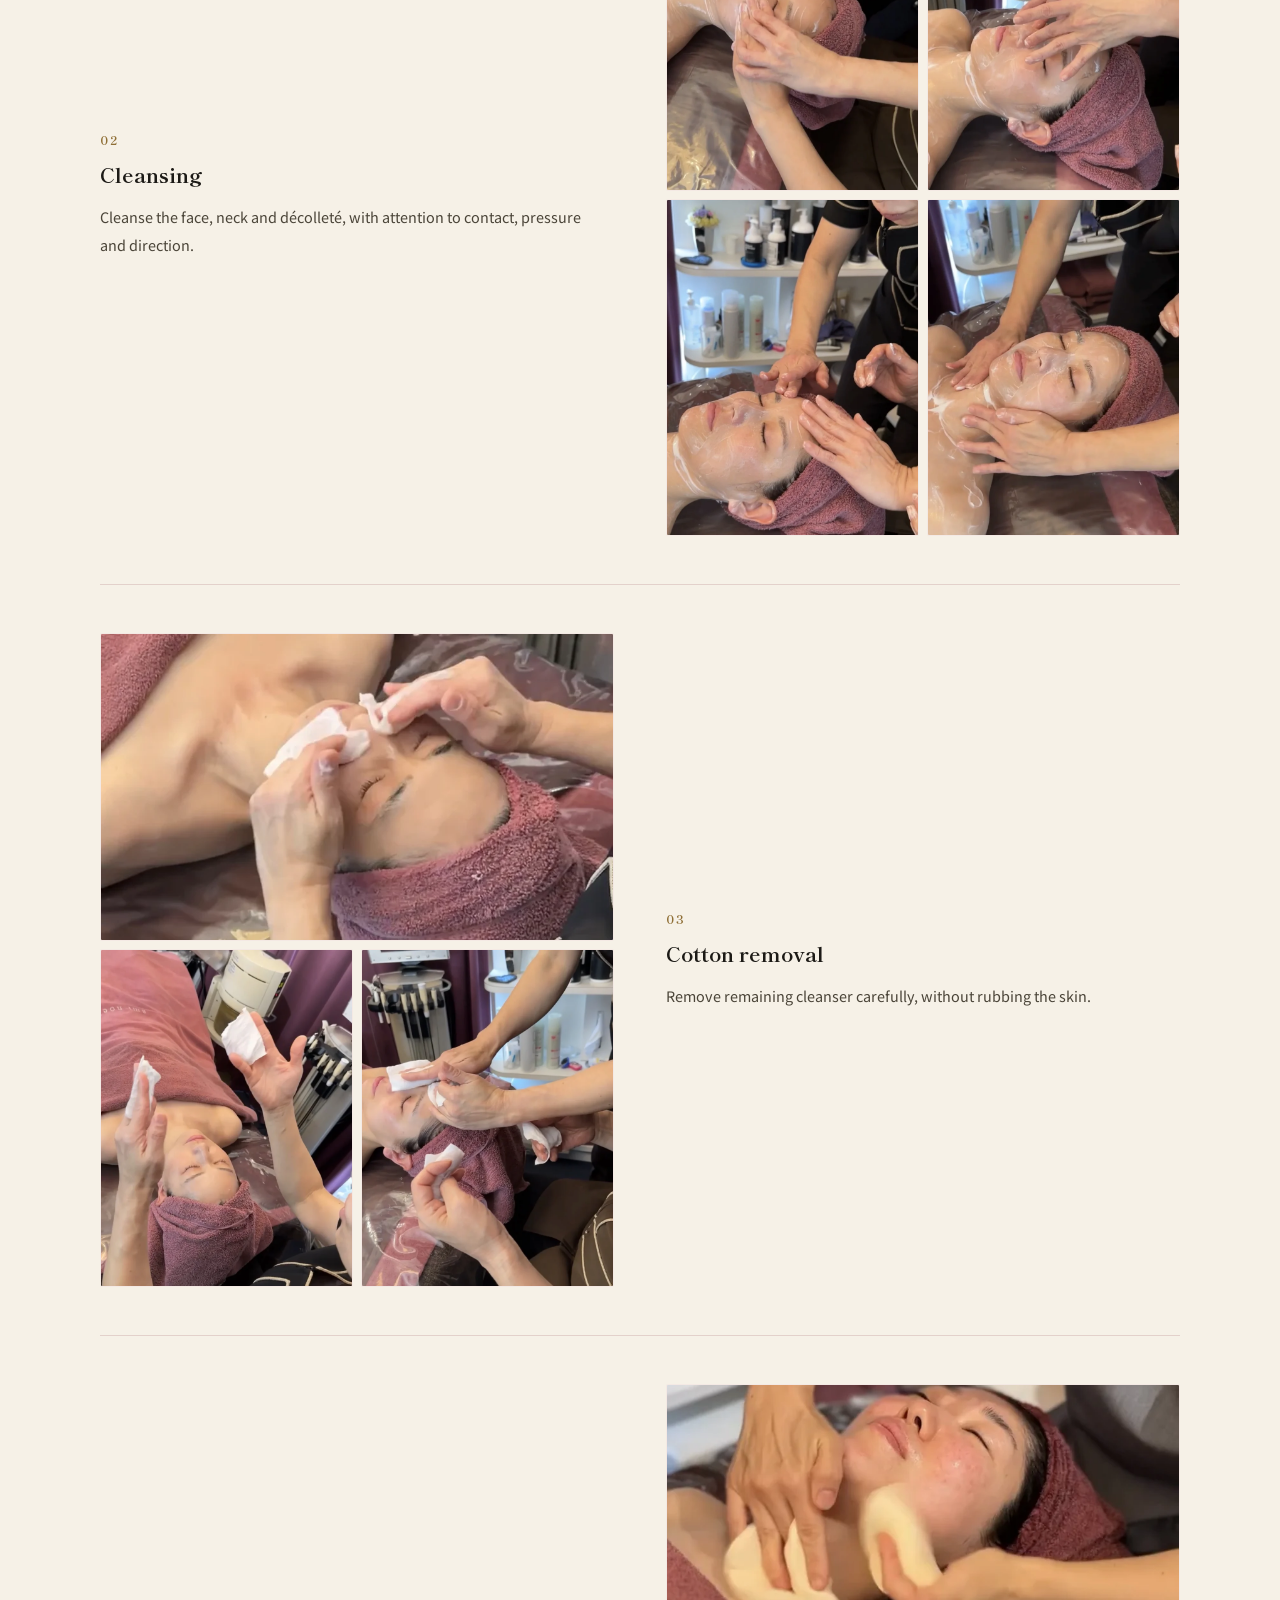
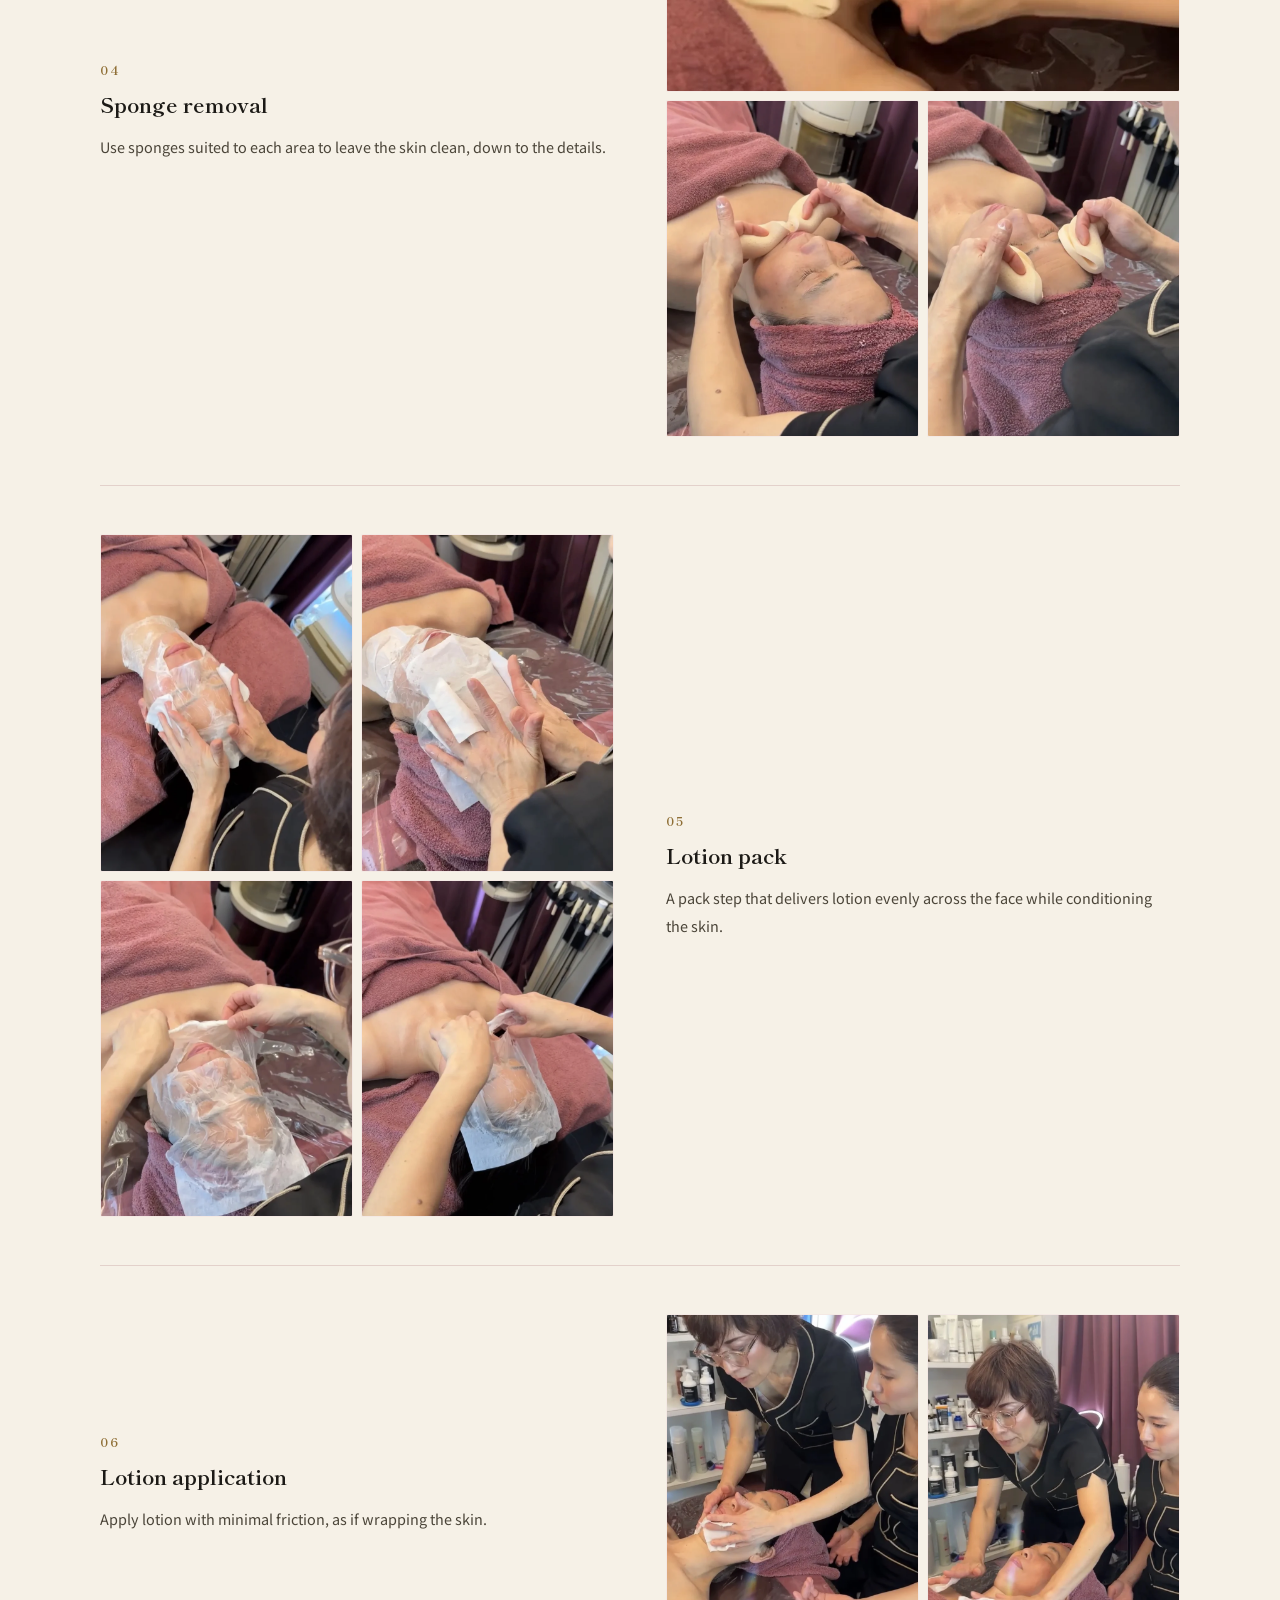
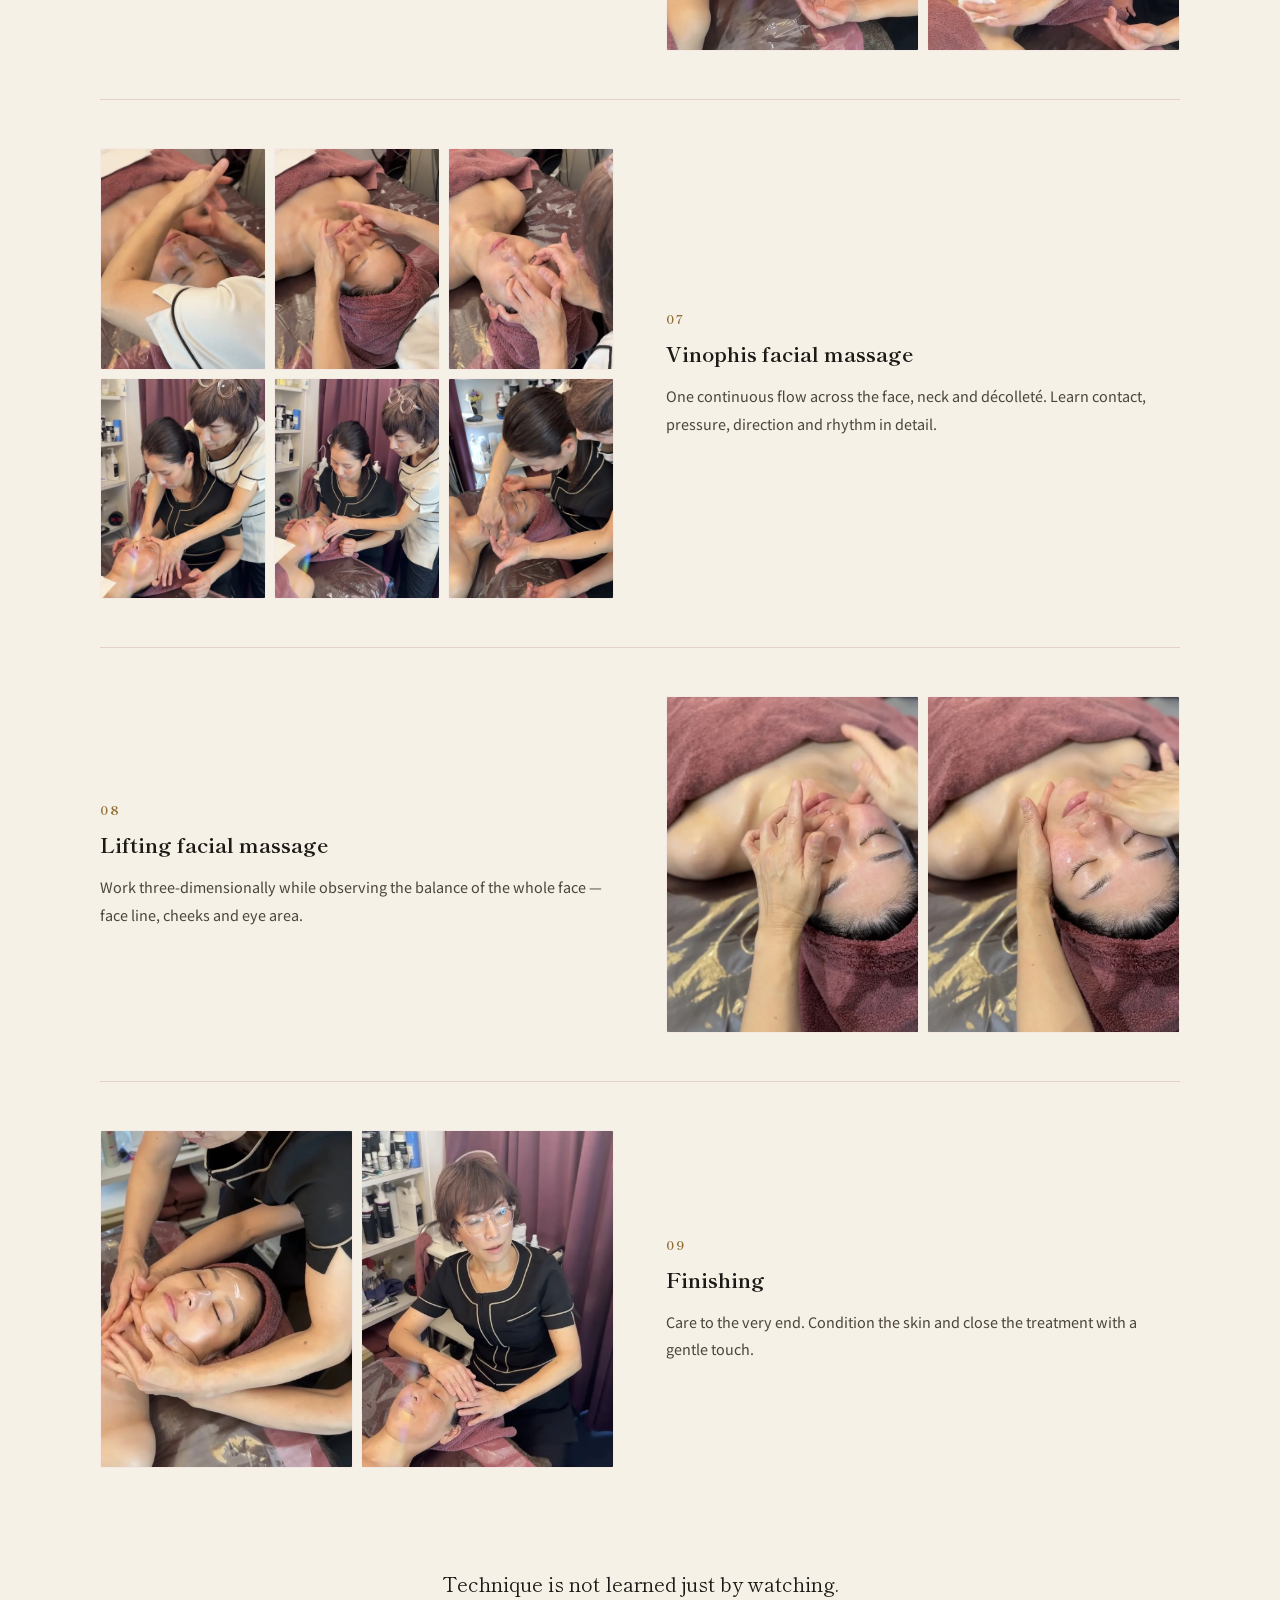
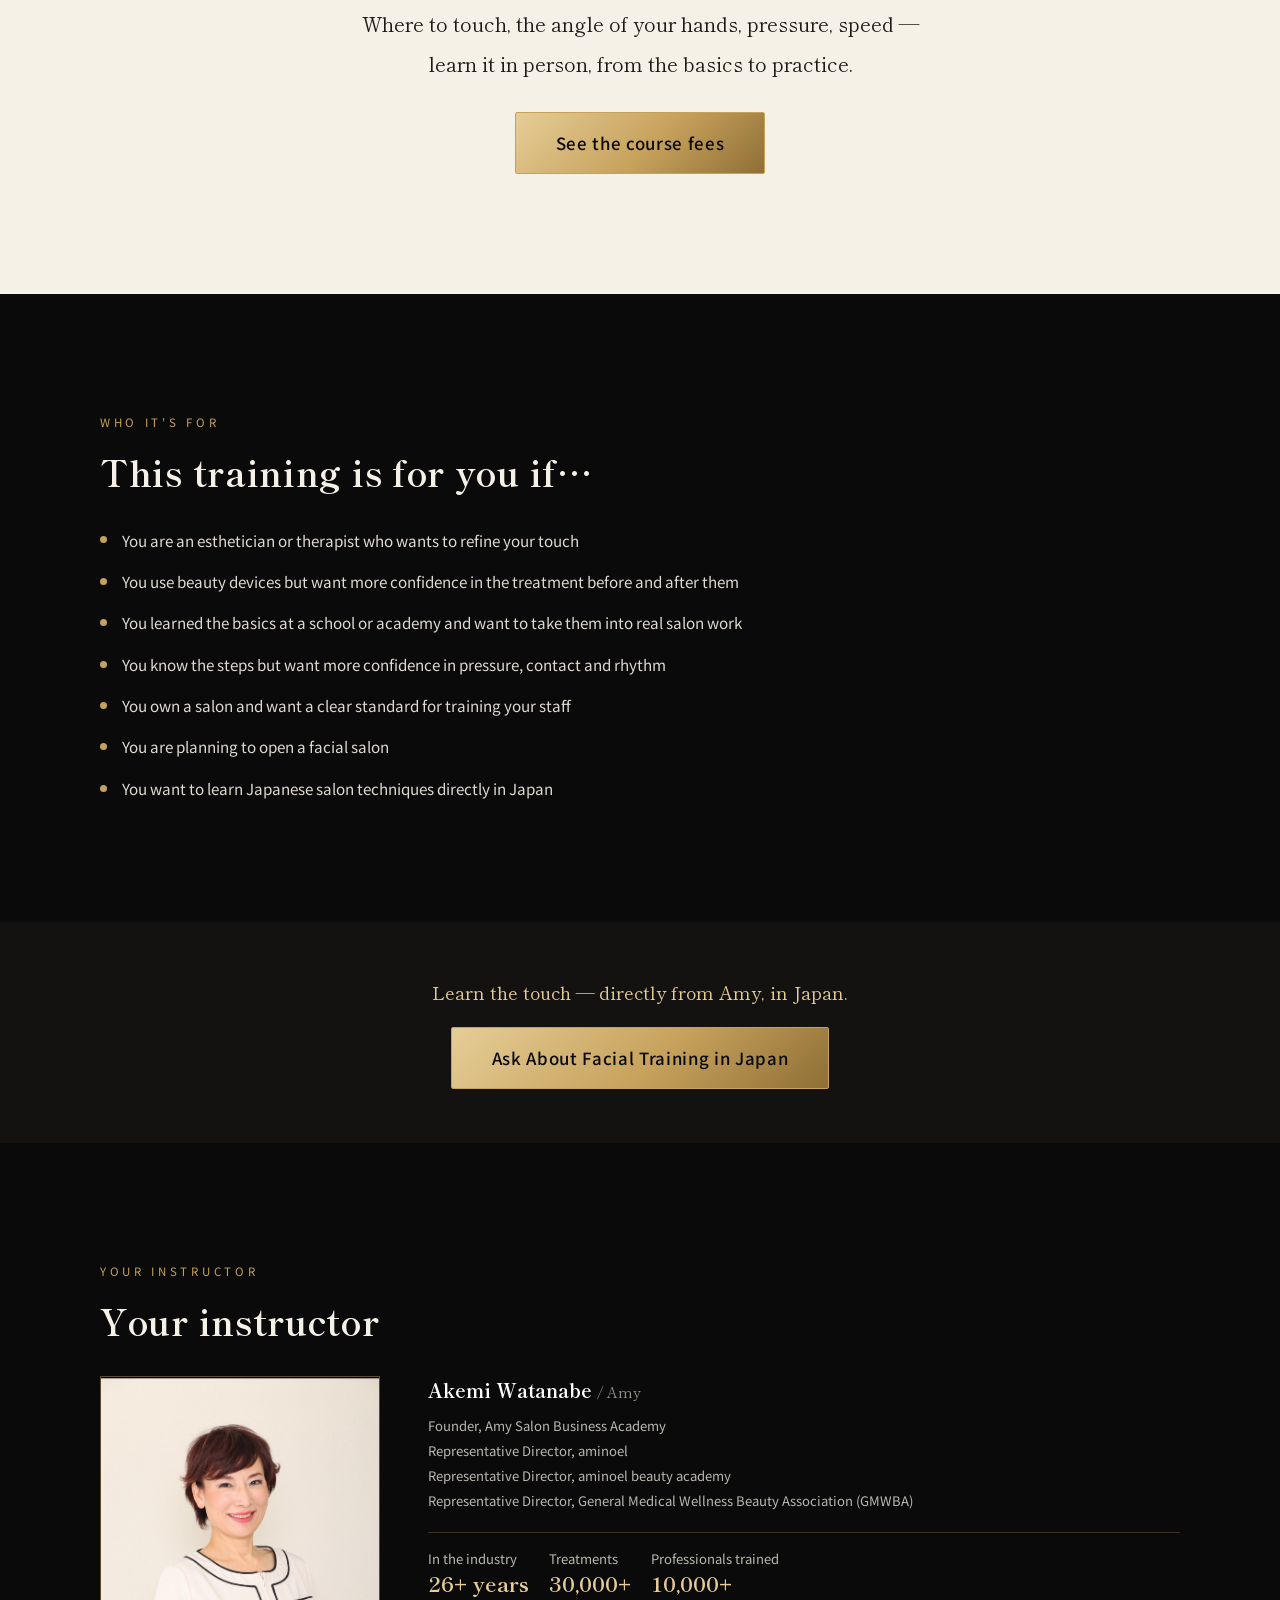
==== commit 39ba5437: "英語版のファーストビューを「Beyond the basics」方向に更新 - バッジ：LEARN DIRECTLY FROM AMY IN JAPAN - 見出し：Beyond the basics" ====
--- a/en/index.html
+++ b/en/index.html
@@ -3,8 +3,8 @@
 <head>
 <meta charset="UTF-8">
 <meta name="viewport" content="width=device-width, initial-scale=1.0">
-<title>Facial Basic & Skill Up | Japanese Salon Facial Training in Japan</title>
-<meta name="description" content="Knowing the steps is not enough. Learn the touch clients can feel from the very first second. Training is held in Japan, with hands-on correction directly from Amy.">
+<title>Facial Basic & Skill Up | Japanese Salon Facial Training with Amy in Japan</title>
+<meta name="description" content="Beyond the basics. Learn real Japanese salon facial techniques directly from Amy in Japan — touch, pressure, hand contact, body mechanics and the first touch your clients can feel.">
 <meta name="robots" content="index,follow">
 <link rel="canonical" href="https://aminoel0307-ship-it.github.io/facial-basic-lp/en/">
 <link rel="alternate" hreflang="ja" href="https://aminoel0307-ship-it.github.io/facial-basic-lp/">
@@ -14,7 +14,7 @@
 <meta property="og:type" content="website">
 <meta property="og:url" content="https://aminoel0307-ship-it.github.io/facial-basic-lp/en/">
 <meta property="og:title" content="Facial Basic &amp; Skill Up | Japanese Salon Facial Training in Japan">
-<meta property="og:description" content="Knowing the steps is not enough. Learn the touch clients can feel from the very first second. Training is held in Japan, with hands-on correction directly from Amy.">
+<meta property="og:description" content="Beyond the basics. Learn real Japanese salon facial techniques directly from Amy in Japan — touch, pressure, hand contact, body mechanics and the first touch your clients can feel.">
 <meta property="og:site_name" content="Facial Basic &amp; Skill Up">
 <meta property="og:locale" content="en_US">
 <meta property="og:locale:alternate" content="ja_JP">
@@ -54,12 +54,12 @@
   <!-- 1. Hero -->
   <section class="hero" id="top" aria-label="Introduction">
     <div class="hero__inner">
-      <p class="hero__badge">JAPANESE SALON FACIAL TRAINING IN JAPAN</p>
-
-      <h1 class="hero__title">Knowing the steps is not enough.</h1>
+      <p class="hero__badge">LEARN DIRECTLY FROM AMY IN JAPAN</p>
+
+      <h1 class="hero__title">Beyond the basics.<br>Learn real Japanese salon facial techniques.</h1>
 
       <p class="hero__lead" style="font-family:var(--font-serif);font-size:clamp(1rem,3.4vw,1.15rem);color:var(--color-gold-light);margin-bottom:22px;">
-        Learn the touch, pressure, hand contact and body movement that clients can feel from the very first moment.
+        Your clients can feel your skill from the very first touch.
       </p>
 
       <div class="hero__tags" aria-label="Highlights">
@@ -70,7 +70,8 @@
       </div>
 
       <p class="hero__lead">
-        Go beyond the basics. Learn practical Japanese salon facial techniques directly from Amy in Japan.
+        Knowing the steps is not enough.<br>
+        Learn touch, pressure, hand contact, body mechanics, and salon-ready techniques used with real clients — directly from Amy in Japan.
       </p>
 
       <div class="hero__cta-group">
